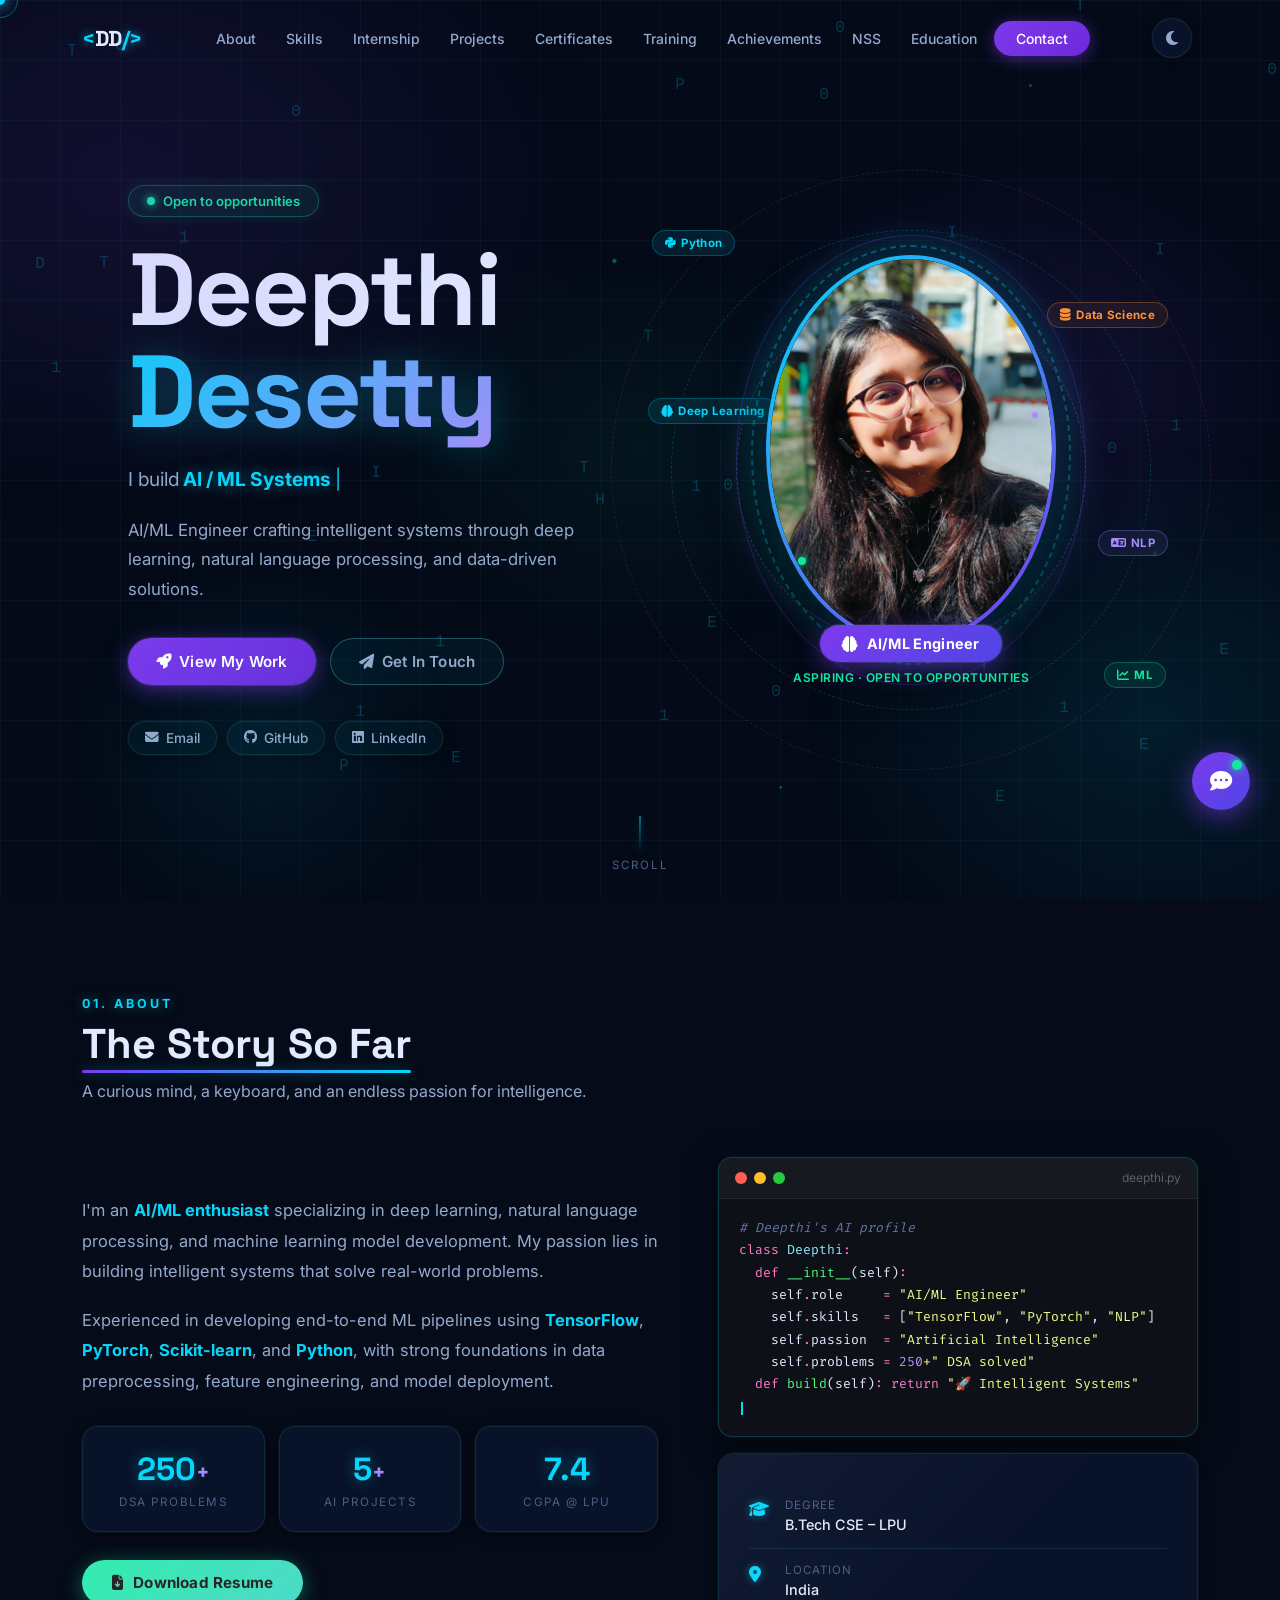
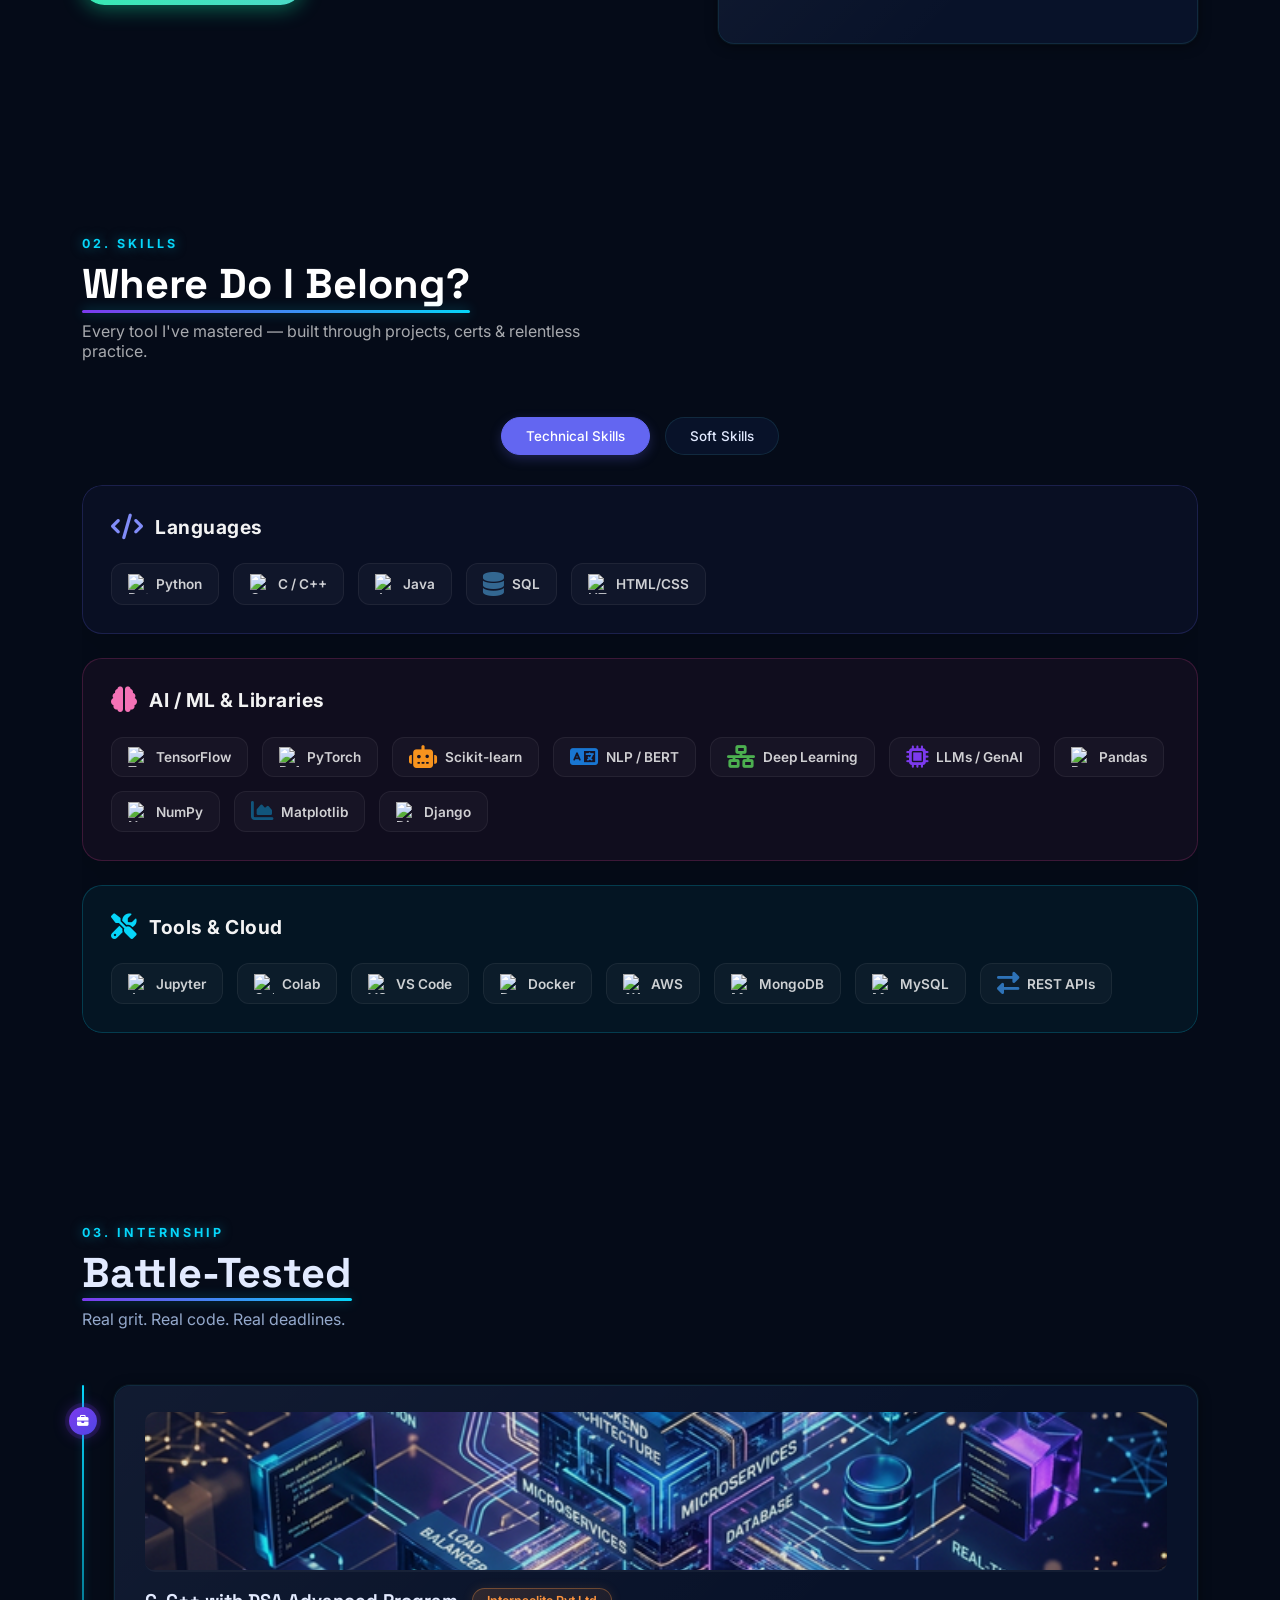
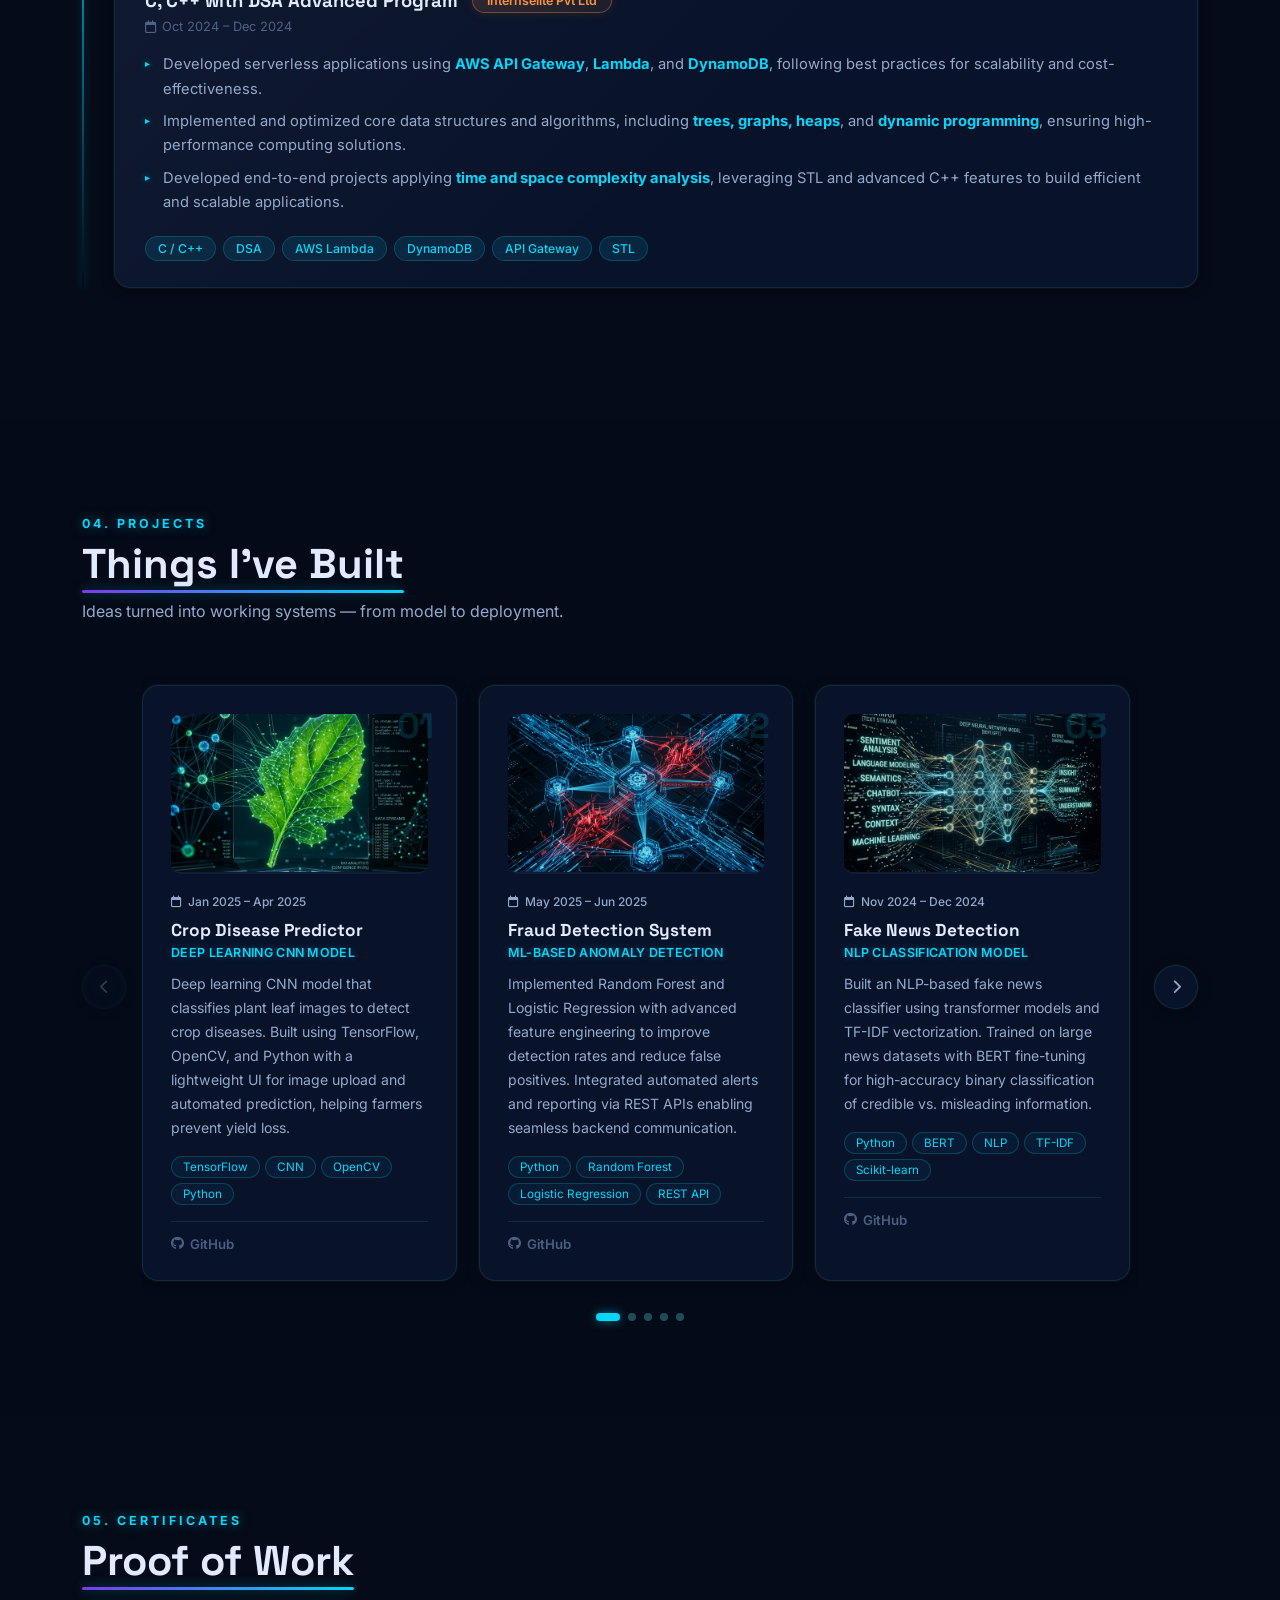
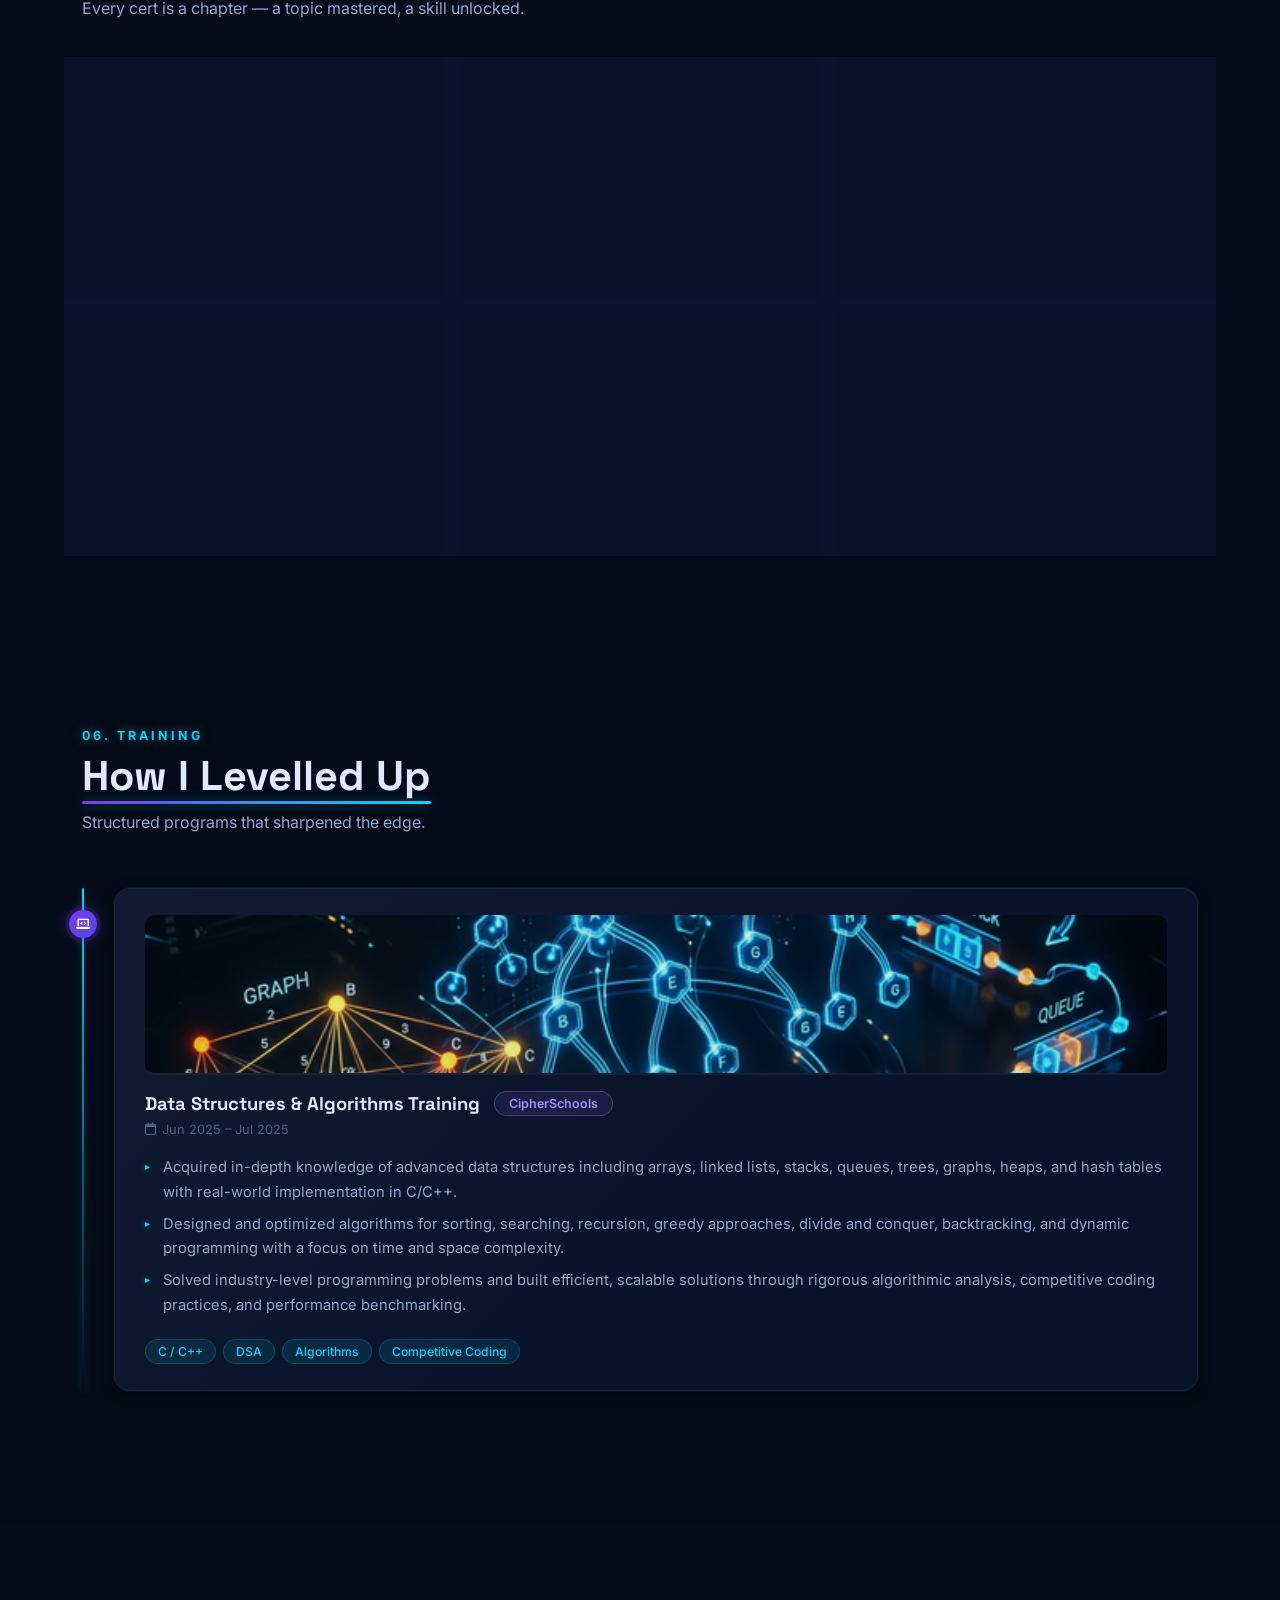
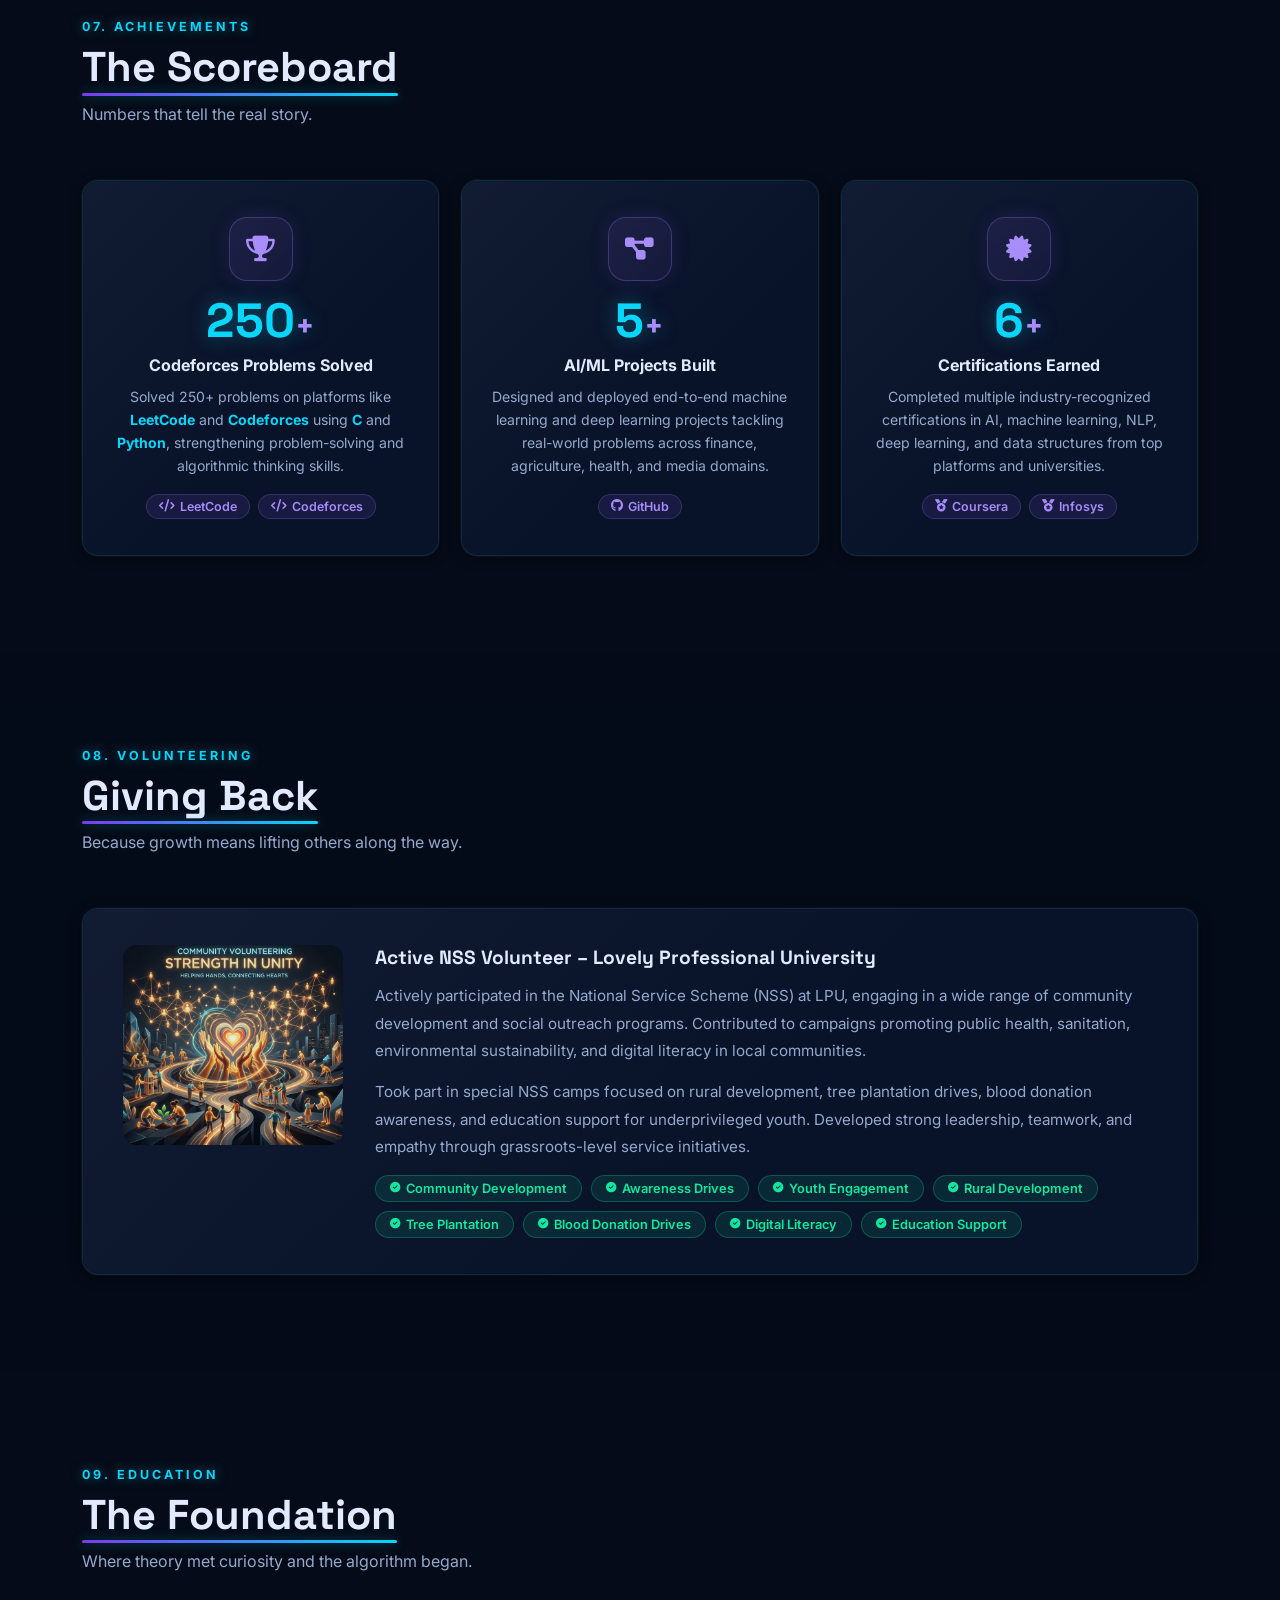
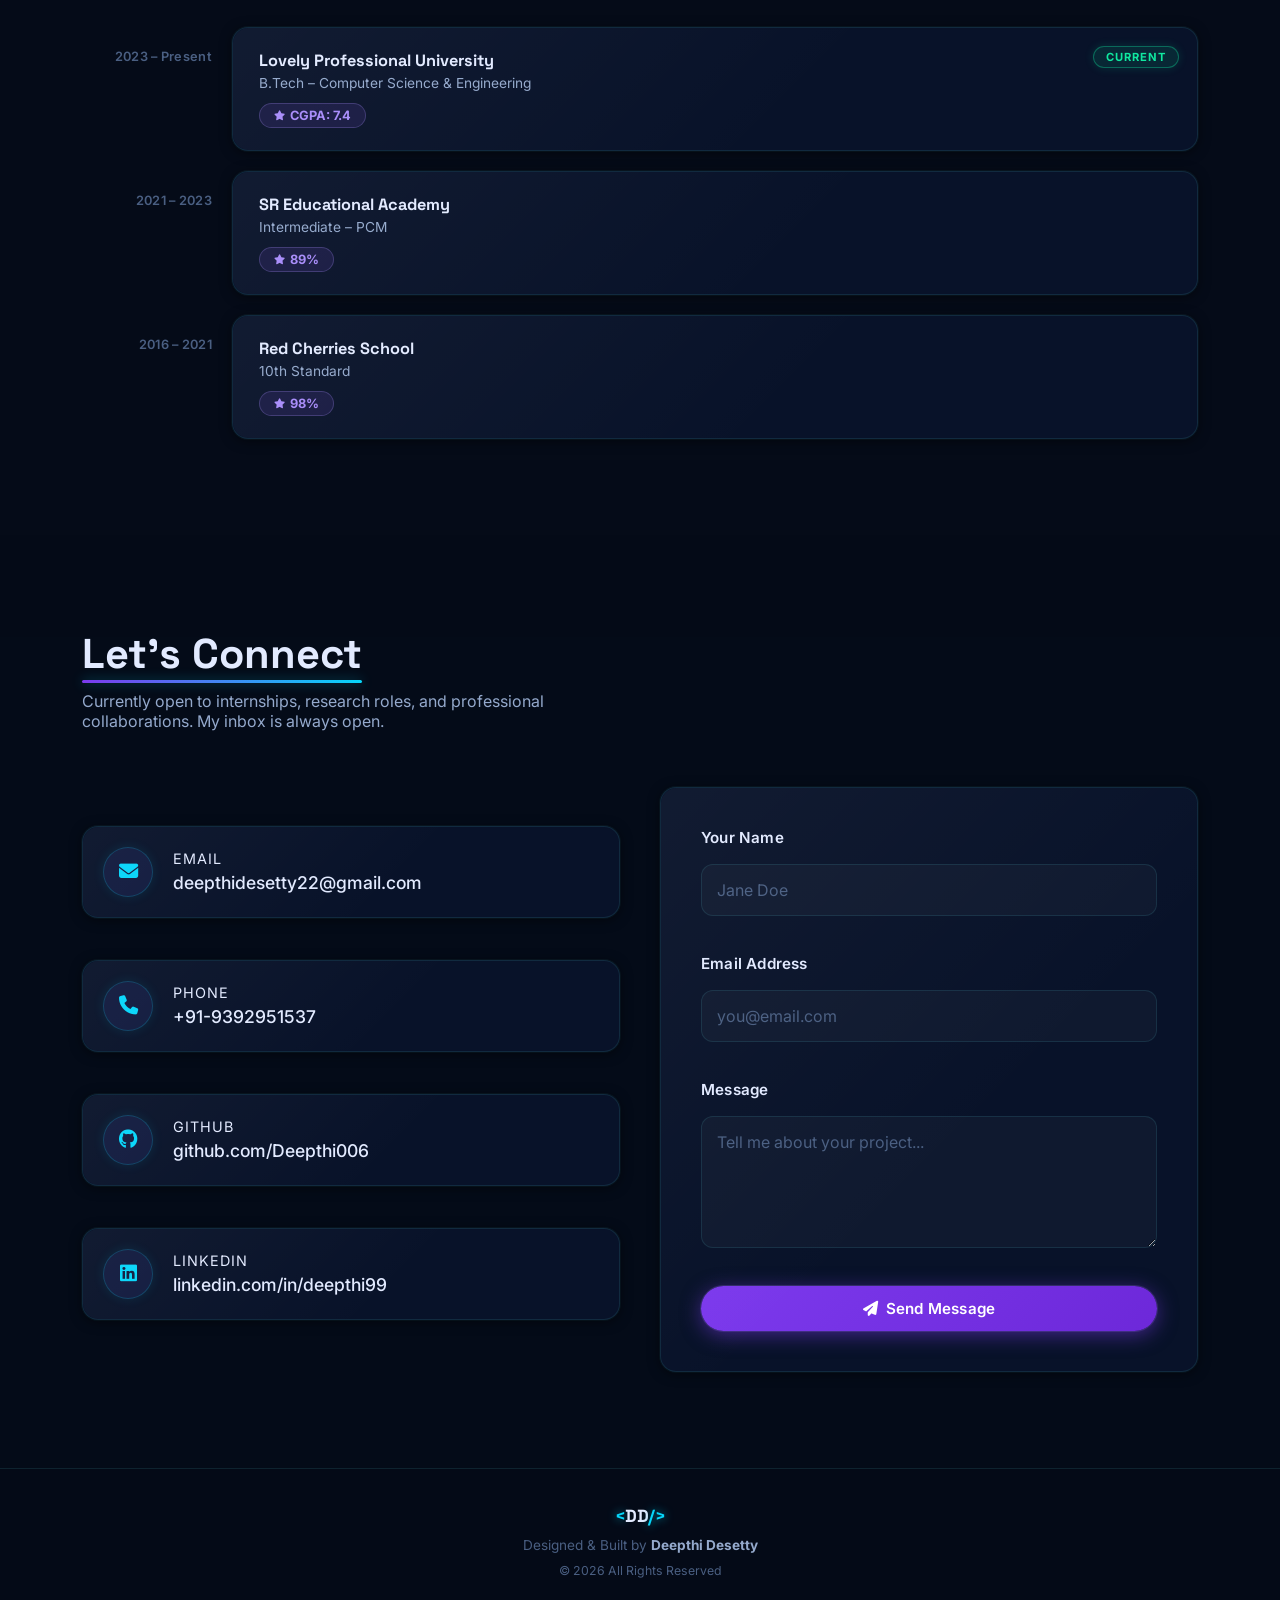
==== portfolio/index.html @ ec0b5c63 "Add files via upload" ====
<!DOCTYPE html>
<html lang="en" data-theme="dark">
<head>
  <meta charset="UTF-8">
  <meta name="viewport" content="width=device-width, initial-scale=1.0">
  <title>Deepthi Desetty | AI/ML Engineer</title>
  <meta name="description" content="AI/ML Engineer specializing in Deep Learning, NLP, and Data Science. Portfolio of Deepthi Desetty.">
  <link rel="stylesheet" href="/static/style.css?v=18">
  <link href="https://fonts.googleapis.com/css2?family=Inter:wght@300;400;500;600;700;800&family=Space+Grotesk:wght@400;500;600;700&family=Fira+Code:wght@400;500&display=swap" rel="stylesheet">
  <link href="https://cdnjs.cloudflare.com/ajax/libs/font-awesome/6.5.0/css/all.min.css" rel="stylesheet">
  <!-- Three.js for 3D hero -->
  <script src="https://cdnjs.cloudflare.com/ajax/libs/three.js/r134/three.min.js"></script>
  <!-- Particles.js for background -->
  <script src="https://cdn.jsdelivr.net/npm/particles.js@2.0.0/particles.min.js"></script>
</head>
<body>

  <!-- Custom cursor -->
  <div class="cursor" id="cursor"></div>
  <div class="cursor-follower" id="cursorFollower"></div>
  
  <!-- Falling Matrix Text Background -->
  <canvas id="matrix-bg" style="position:fixed;inset:0;z-index:0;pointer-events:none;opacity:0.22;"></canvas>

  <!-- ===== NAVBAR ===== -->
  <header id="navbar">
    <nav>
      <a href="#" class="logo">
        <span class="logo-bracket">&lt;</span>DD<span class="logo-bracket">/&gt;</span>
      </a>
      <ul class="nav-links">
        <li><a href="#about"        class="nav-link">About</a></li>
        <li><a href="#skills"       class="nav-link">Skills</a></li>
        <li><a href="#internship"   class="nav-link">Internship</a></li>
        <li><a href="#projects"     class="nav-link">Projects</a></li>
        <li><a href="#certificates" class="nav-link">Certificates</a></li>
        <li><a href="#training"     class="nav-link">Training</a></li>
        <li><a href="#achievements" class="nav-link">Achievements</a></li>
        <li><a href="#nss"          class="nav-link">NSS</a></li>
        <li><a href="#education"    class="nav-link">Education</a></li>
        <li><a href="#contact"      class="nav-link nav-cta">Contact</a></li>
      </ul>
      <button class="theme-toggle" id="themeToggle" aria-label="Toggle theme" title="Toggle light/dark mode">
        <i class="fas fa-moon" id="themeIcon"></i>
      </button>
      <button class="hamburger" id="hamburger" aria-label="Toggle menu">
        <span></span><span></span><span></span>
      </button>
    </nav>
  </header>

  <!-- Mobile nav -->
  <div class="mobile-nav" id="mobileNav">
    <ul>
      <li><a href="#about"        class="mobile-link">About</a></li>
      <li><a href="#skills"       class="mobile-link">Skills</a></li>
      <li><a href="#internship"   class="mobile-link">Internship</a></li>
      <li><a href="#projects"     class="mobile-link">Projects</a></li>
      <li><a href="#certificates" class="mobile-link">Certificates</a></li>
      <li><a href="#training"     class="mobile-link">Training</a></li>
      <li><a href="#achievements" class="mobile-link">Achievements</a></li>
      <li><a href="#nss"          class="mobile-link">NSS</a></li>
      <li><a href="#education"    class="mobile-link">Education</a></li>
      <li><a href="#contact"      class="mobile-link">Contact</a></li>
    </ul>
  </div>

  <!-- ===== HERO ===== -->
  <section class="hero" id="home">
    <div class="hero-content">
      <div class="hero-badge reveal-up">
        <span class="badge-dot"></span>
        Open to opportunities
      </div>
      <h1 class="hero-name reveal-up">
        Deepthi<br><span class="name-highlight">Desetty</span>
      </h1>
      <div class="hero-roles reveal-up">
        <span class="role-static">I build </span>
        <span class="role-typed" id="typedText"></span>
        <span class="cursor-blink">|</span>
      </div>
      <p class="hero-desc reveal-up">
        AI/ML Engineer crafting intelligent systems through deep learning,
        natural language processing, and data-driven solutions.
      </p>
      <div class="hero-actions reveal-up">
        <a href="#projects" class="btn btn-primary">
          <i class="fas fa-rocket"></i> View My Work
        </a>
        <a href="#contact" class="btn btn-outline">
          <i class="fas fa-paper-plane"></i> Get In Touch
        </a>
      </div>
      <div class="hero-socials reveal-up">
        <a href="mailto:deepthidesetty22@gmail.com" class="social-pill">
          <i class="fas fa-envelope"></i> Email
        </a>
        <a href="https://github.com/Deepthi006" target="_blank" class="social-pill">
          <i class="fab fa-github"></i> GitHub
        </a>
        <a href="https://linkedin.com/in/deepthi99" target="_blank" class="social-pill">
          <i class="fab fa-linkedin"></i> LinkedIn
        </a>
      </div>
    </div>
    <div class="hero-visual profile-hero-wrap">
      <!-- THREE.JS 3D CANVAS -->
      <canvas id="hero-3d-canvas" style="position:absolute;inset:0;width:100%;height:100%;pointer-events:none;z-index:0;"></canvas>

      <div class="orbit-ring ring-1"></div>
      <div class="orbit-ring ring-2"></div>
      <div class="orbit-ring ring-3"></div>
      
      <div class="hero-oval-container">
        <div class="oval-glow-ring ring-a"></div>
        <div class="oval-glow-ring ring-b"></div>
        <div class="profile-oval">
          <img src="/static/profile.jpeg" alt="Deepthi Desetty" class="profile-img" id="profileImg"
               onerror="this.style.display='none';document.getElementById('profileFallback').style.display='flex'">
          <div class="profile-fallback" id="profileFallback">
            <i class="fas fa-user-astronaut"></i>
          </div>
          <span class="oval-particle p1"></span>
          <span class="oval-particle p2"></span>
          <span class="oval-particle p3"></span>
          <span class="oval-particle p4"></span>
        </div>
        <div class="profile-badge">
          <div class="badge-inner"><i class="fas fa-brain"></i><span>AI/ML Engineer</span></div>
          <div class="badge-sub">Aspiring · Open to Opportunities</div>
        </div>
      </div>
      <div class="float-tag ft-1"><i class="fab fa-python"></i> Python</div>
      <div class="float-tag ft-2"><i class="fas fa-brain"></i> Deep Learning</div>
      <div class="float-tag ft-3"><i class="fas fa-language"></i> NLP</div>
      <div class="float-tag ft-4"><i class="fas fa-chart-line"></i> ML</div>
      <div class="float-tag ft-5"><i class="fas fa-database"></i> Data Science</div>
    </div>
    <div class="scroll-indicator">
      <div class="scroll-line"></div>
      <span>Scroll</span>
    </div>
  </section>

  <!-- ===== ABOUT ===== -->
  <section id="about" class="section">
    <div class="container">
      <div class="section-header reveal-up">
        <span class="section-label">01. About</span>
        <h2 class="section-title">The Story So Far</h2>
        <p class="section-sub">A curious mind, a keyboard, and an endless passion for intelligence.</p>
      </div>
      <div class="about-grid-3">
        <div class="about-text reveal-left">
          <p>
            I'm an <strong>AI/ML enthusiast</strong> specializing in deep learning, natural language
            processing, and machine learning model development. My passion lies in building
            intelligent systems that solve real-world problems.
          </p>
          <p>
            Experienced in developing end-to-end ML pipelines using <strong>TensorFlow</strong>,
            <strong>PyTorch</strong>, <strong>Scikit-learn</strong>, and <strong>Python</strong>,
            with strong foundations in data preprocessing, feature engineering, and model deployment.
          </p>
          <div class="about-stats">
            <div class="stat-box">
              <span class="stat-num">250</span><span class="stat-plus">+</span>
              <span class="stat-label">DSA Problems</span>
            </div>
            <div class="stat-box">
              <span class="stat-num">5</span><span class="stat-plus">+</span>
              <span class="stat-label">AI Projects</span>
            </div>
            <div class="stat-box">
              <span class="stat-num">7.4</span>
              <span class="stat-label">CGPA @ LPU</span>
            </div>
          </div>
          <!-- Download Resume -->
          <div class="resume-download-wrap">
            <a href="/static/resume.pdf" download="Deepthi_Desetty_CV.pdf" target="_blank" class="btn btn-resume" id="resumeBtn">
              <i class="fas fa-file-arrow-down"></i> Download Resume
              <span class="resume-pulse"></span>
            </a>
          </div>
        </div>

        <!-- Center: Code Terminal -->
        <div class="about-terminal reveal-up">
          <div class="code-terminal">
            <div class="terminal-bar">
              <span class="tb-dot tb-red"></span>
              <span class="tb-dot tb-yellow"></span>
              <span class="tb-dot tb-green"></span>
              <span class="tb-title">deepthi.py</span>
            </div>
            <div class="terminal-body" id="codeTerminal"></div>
          </div>
          <div class="info-card surface-card" style="margin-top:16px;">
            <div class="info-row"><i class="fas fa-graduation-cap"></i>
              <div><span class="info-label">Degree</span><span class="info-value">B.Tech CSE – LPU</span></div>
            </div>
            <div class="info-row"><i class="fas fa-map-marker-alt"></i>
              <div><span class="info-label">Location</span><span class="info-value">India</span></div>
            </div>
          </div>
        </div>


      </div>
    </div>
  </section>

  <!-- ===== SKILLS ===== -->
  <section id="skills" class="section skills-section" style="background: transparent;">
    <div class="container" style="position:relative;z-index:2;">
      <div class="section-header reveal-up">
        <span class="section-label">02. Skills</span>
        <h2 class="section-title" style="color:#fff;">Where Do I Belong?</h2>
        <p class="section-sub" style="color:rgba(255,255,255,0.65);">Every tool I've mastered — built through projects, certs &amp; relentless practice.</p>
      </div>
      <!-- SKILL TABS -->
      <div class="skill-tabs reveal-right" style="display:flex; gap:15px; justify-content:center; margin-bottom:30px;">
        <button class="skill-tab-btn active" data-tab="technical">Technical Skills</button>
        <button class="skill-tab-btn" data-tab="soft">Soft Skills</button>
      </div>

      <!-- TECHNICAL SKILLS PANEL -->
      <div class="skill-tab-panel active reveal-left" id="tab-technical">
        <div class="skills-bento">
          
          <!-- Category: Languages -->
          <div class="bento-card bento-wide" style="--bg:rgba(99,102,241,0.05); --border:rgba(99,102,241,0.2)">
            <div class="bento-header">
              <i class="fas fa-code" style="color:#818cf8"></i> <h3>Languages</h3>
            </div>
            <div class="bento-items">
              <div class="b-item"><img src="https://cdn.jsdelivr.net/gh/devicons/devicon/icons/python/python-original.svg" alt="Python"><span>Python</span></div>
              <div class="b-item"><img src="https://cdn.jsdelivr.net/gh/devicons/devicon/icons/cplusplus/cplusplus-original.svg" alt="C++"><span>C / C++</span></div>
              <div class="b-item"><img src="https://cdn.jsdelivr.net/gh/devicons/devicon/icons/java/java-original.svg" alt="Java"><span>Java</span></div>
              <div class="b-item"><i class="fas fa-database" style="color:#336791; font-size:1.5rem"></i><span>SQL</span></div>
              <div class="b-item"><img src="https://cdn.jsdelivr.net/gh/devicons/devicon/icons/html5/html5-original.svg" alt="HTML/CSS"><span>HTML/CSS</span></div>
            </div>
          </div>

          <!-- Category: AI/ML & Libraries — WIDE -->
          <div class="bento-card bento-wide" style="--bg:rgba(236,72,153,0.05); --border:rgba(236,72,153,0.2)">
            <div class="bento-header">
              <i class="fas fa-brain" style="color:#f472b6"></i> <h3>AI / ML &amp; Libraries</h3>
            </div>
            <div class="bento-items">
              <div class="b-item"><img src="https://cdn.jsdelivr.net/gh/devicons/devicon/icons/tensorflow/tensorflow-original.svg" alt="TensorFlow"><span>TensorFlow</span></div>
              <div class="b-item"><img src="https://cdn.jsdelivr.net/gh/devicons/devicon/icons/pytorch/pytorch-original.svg" alt="PyTorch"><span>PyTorch</span></div>
              <div class="b-item"><i class="fas fa-robot" style="color:#f7931e;font-size:1.4rem"></i><span>Scikit-learn</span></div>
              <div class="b-item"><i class="fas fa-language" style="color:#1976d2;font-size:1.4rem"></i><span>NLP / BERT</span></div>
              <div class="b-item"><i class="fas fa-network-wired" style="color:#4caf50;font-size:1.4rem"></i><span>Deep Learning</span></div>
              <div class="b-item"><i class="fas fa-microchip" style="color:#7c3aed;font-size:1.4rem"></i><span>LLMs / GenAI</span></div>
              <div class="b-item"><img src="https://cdn.jsdelivr.net/gh/devicons/devicon/icons/pandas/pandas-original.svg" alt="Pandas"><span>Pandas</span></div>
              <div class="b-item"><img src="https://cdn.jsdelivr.net/gh/devicons/devicon/icons/numpy/numpy-original.svg" alt="NumPy"><span>NumPy</span></div>
              <div class="b-item"><i class="fas fa-chart-area" style="color:#11557c;font-size:1.4rem"></i><span>Matplotlib</span></div>
              <div class="b-item"><img src="https://cdn.jsdelivr.net/gh/devicons/devicon/icons/django/django-plain.svg" alt="Django"><span>Django</span></div>
            </div>
          </div>

          <!-- Category: Tools & Cloud — WIDE -->
          <div class="bento-card bento-wide" style="--bg:rgba(6,214,250,0.05); --border:rgba(6,214,250,0.2)">
            <div class="bento-header">
              <i class="fas fa-tools" style="color:#06d6fa"></i> <h3>Tools &amp; Cloud</h3>
            </div>
            <div class="bento-items">
              <div class="b-item"><img src="https://cdn.jsdelivr.net/gh/devicons/devicon/icons/jupyter/jupyter-original.svg" alt="Jupyter"><span>Jupyter</span></div>
              <div class="b-item"><img src="https://upload.wikimedia.org/wikipedia/commons/d/d0/Google_Colaboratory_SVG_Logo.svg" alt="Colab"><span>Colab</span></div>
              <div class="b-item"><img src="https://cdn.jsdelivr.net/gh/devicons/devicon/icons/vscode/vscode-original.svg" alt="VS Code"><span>VS Code</span></div>
              <div class="b-item"><img src="https://cdn.jsdelivr.net/gh/devicons/devicon/icons/docker/docker-original.svg" alt="Docker"><span>Docker</span></div>
              <div class="b-item"><img src="https://cdn.jsdelivr.net/gh/devicons/devicon/icons/amazonwebservices/amazonwebservices-original-wordmark.svg" alt="AWS"><span>AWS</span></div>
              <div class="b-item"><img src="https://cdn.jsdelivr.net/gh/devicons/devicon/icons/mongodb/mongodb-original.svg" alt="MongoDB"><span>MongoDB</span></div>
              <div class="b-item"><img src="https://cdn.jsdelivr.net/gh/devicons/devicon/icons/mysql/mysql-original.svg" alt="MySQL"><span>MySQL</span></div>
              <div class="b-item"><i class="fas fa-exchange-alt" style="color:#2e73b8;font-size:1.4rem"></i><span>REST APIs</span></div>
            </div>
          </div>

        </div>
      </div>

      <!-- SOFT SKILLS PANEL -->
      <div class="skill-tab-panel reveal-right" id="tab-soft">
        <div class="skills-bento soft-skills" style="max-width:800px; margin:0 auto; display:block;">
          <!-- Category: Soft Skills (Moved to its own tab) -->
          <div class="bento-card bento-wide" style="--bg:rgba(244,114,182,0.05); --border:rgba(244,114,182,0.2)">
            <div class="bento-header">
              <i class="fas fa-lightbulb" style="color:#f472b6"></i> <h3>Soft Skills</h3>
            </div>
            <div class="bento-items">
              <div class="b-item"><i class="fas fa-comments" style="color:#f472b6;font-size:1.3rem"></i><span>Communication</span></div>
              <div class="b-item"><i class="fas fa-users" style="color:#a78bfa;font-size:1.3rem"></i><span>Teamwork</span></div>
              <div class="b-item"><i class="fas fa-puzzle-piece" style="color:#34d399;font-size:1.3rem"></i><span>Problem Solving</span></div>
              <div class="b-item"><i class="fas fa-clock" style="color:#fbbf24;font-size:1.3rem"></i><span>Time Management</span></div>
              <div class="b-item"><i class="fas fa-sync-alt" style="color:#06d6fa;font-size:1.3rem"></i><span>Adaptability</span></div>
              <div class="b-item"><i class="fas fa-user-tie" style="color:#fb923c;font-size:1.3rem"></i><span>Leadership</span></div>
            </div>
          </div>
        </div>
      </div>
    </div>
  </section>

  <!-- ===== INTERNSHIP ===== -->
  <section id="internship" class="section">
    <div class="container">
      <div class="section-header reveal-up">
        <span class="section-label">03. Internship</span>
        <h2 class="section-title">Battle-Tested</h2>
        <p class="section-sub">Real grit. Real code. Real deadlines.</p>
      </div>
      <div class="timeline">
        <div class="timeline-item reveal-left" style="--delay:0s">
          <div class="timeline-marker"><i class="fas fa-briefcase"></i></div>
          <div class="timeline-card surface-card levitate" style="animation-delay:0.1s; animation-duration:14s;">
            <img src="/static/images/internship3.png" alt="SWE Internship" class="card-img">
            <div class="timeline-header">
              <h3>C, C++ with DSA Advanced Program</h3>
              <span class="company-badge intern-badge">Internselite Pvt Ltd</span>
            </div>
            <span class="timeline-date"><i class="far fa-calendar"></i> Oct 2024 – Dec 2024</span>
            <ul class="timeline-list">
              <li>Developed serverless applications using <strong>AWS API Gateway</strong>, <strong>Lambda</strong>, and <strong>DynamoDB</strong>, following best practices for scalability and cost-effectiveness.</li>
              <li>Implemented and optimized core data structures and algorithms, including <strong>trees, graphs, heaps</strong>, and <strong>dynamic programming</strong>, ensuring high-performance computing solutions.</li>
              <li>Developed end-to-end projects applying <strong>time and space complexity analysis</strong>, leveraging STL and advanced C++ features to build efficient and scalable applications.</li>
            </ul>
            <div class="exp-tags">
              <span>C / C++</span>
              <span>DSA</span>
              <span>AWS Lambda</span>
              <span>DynamoDB</span>
              <span>API Gateway</span>
              <span>STL</span>
            </div>
          </div>
        </div>
      </div>
    </div>
  </section>

  <!-- ===== PROJECTS ===== -->
  <section id="projects" class="section section-alt">
    <div class="container">
      <div class="section-header reveal-up">
        <span class="section-label">04. Projects</span>
        <h2 class="section-title">Things I've Built</h2>
        <p class="section-sub">Ideas turned into working systems — from model to deployment.</p>
      </div>

      <!-- PROJECT CAROUSEL -->
      <div class="project-carousel-wrap reveal-up">
        <button class="carousel-btn carousel-prev" id="projPrev" aria-label="Previous project">
          <i class="fas fa-chevron-left"></i>
        </button>
        <div class="project-carousel" id="projectCarousel">

          <!-- Project 1 -->
          <div class="project-slide">
            <div class="project-card surface-card">
              <img src="/static/images/crop_cnn.png" alt="Crop Disease Predictor" class="card-img">
              <div class="project-number">01</div>
              <div class="proj-date"><i class="far fa-calendar"></i> Jan 2025 – Apr 2025</div>
              <h3>Crop Disease Predictor</h3>
              <p class="project-sub">Deep Learning CNN Model</p>
              <p class="project-desc">Deep learning CNN model that classifies plant leaf images to detect crop diseases. Built using TensorFlow, OpenCV, and Python with a lightweight UI for image upload and automated prediction, helping farmers prevent yield loss.</p>
              <div class="project-stack">
                <span>TensorFlow</span><span>CNN</span><span>OpenCV</span><span>Python</span>
              </div>
              <div class="project-links">
                <a href="https://github.com/Deepthi006" target="_blank" class="proj-link">
                  <i class="fab fa-github"></i> GitHub
                </a>
              </div>
            </div>
          </div>

          <!-- Project 2 -->
          <div class="project-slide">
            <div class="project-card surface-card">
              <img src="/static/images/fraud_ai.png" alt="Fraud Detection System" class="card-img">
              <div class="project-number">02</div>
              <div class="proj-date"><i class="far fa-calendar"></i> May 2025 – Jun 2025</div>
              <h3>Fraud Detection System</h3>
              <p class="project-sub">ML-Based Anomaly Detection</p>
              <p class="project-desc">Implemented Random Forest and Logistic Regression with advanced feature engineering to improve detection rates and reduce false positives. Integrated automated alerts and reporting via REST APIs enabling seamless backend communication.</p>
              <div class="project-stack">
                <span>Python</span><span>Random Forest</span><span>Logistic Regression</span><span>REST API</span>
              </div>
              <div class="project-links">
                <a href="https://github.com/Deepthi006" target="_blank" class="proj-link">
                  <i class="fab fa-github"></i> GitHub
                </a>
              </div>
            </div>
          </div>

          <!-- Project 3 -->
          <div class="project-slide">
            <div class="project-card surface-card">
              <img src="/static/images/fake_news.png" alt="Fake News Detection" class="card-img">
              <div class="project-number">03</div>
              <div class="proj-date"><i class="far fa-calendar"></i> Nov 2024 – Dec 2024</div>
              <h3>Fake News Detection</h3>
              <p class="project-sub">NLP Classification Model</p>
              <p class="project-desc">Built an NLP-based fake news classifier using transformer models and TF-IDF vectorization. Trained on large news datasets with BERT fine-tuning for high-accuracy binary classification of credible vs. misleading information.</p>
              <div class="project-stack">
                <span>Python</span><span>BERT</span><span>NLP</span><span>TF-IDF</span><span>Scikit-learn</span>
              </div>
              <div class="project-links">
                <a href="https://github.com/Deepthi006" target="_blank" class="proj-link">
                  <i class="fab fa-github"></i> GitHub
                </a>
              </div>
            </div>
          </div>

          <!-- Project 4 -->
          <div class="project-slide">
            <div class="project-card surface-card">
              <img src="/static/images/stock_app.png" alt="Stock Prediction App" class="card-img">
              <div class="project-number">04</div>
              <div class="proj-date"><i class="far fa-calendar"></i> Aug 2024 – Oct 2024</div>
              <h3>Stock Prediction App</h3>
              <p class="project-sub">Time-Series Forecasting</p>
              <p class="project-desc">Built a stock market prediction application combining LSTM neural networks with ARIMA statistical models for multi-horizon forecasting. Deployed with a React.js frontend and Django REST API backend for real-time predictions.</p>
              <div class="project-stack">
                <span>LSTM</span><span>ARIMA</span><span>React.js</span><span>Django</span><span>Python</span>
              </div>
              <div class="project-links">
                <a href="https://github.com/Deepthi006" target="_blank" class="proj-link">
                  <i class="fab fa-github"></i> GitHub
                </a>
              </div>
            </div>
          </div>

          <!-- Project 5 -->
          <div class="project-slide">
            <div class="project-card surface-card">
              <img src="/static/images/peaceful_mind.png" alt="Peaceful Mind App" class="card-img">
              <div class="project-number">05</div>
              <div class="proj-date"><i class="far fa-calendar"></i> Jun 2024 – Jul 2024</div>
              <h3>Peaceful Mind App</h3>
              <p class="project-sub">Mental Health AI Companion</p>
              <p class="project-desc">Designed a sentiment-aware mental health companion that analyzes user journal entries using NLP to detect emotional trends, then suggests personalized guided meditation and mindfulness exercises through a conversational interface.</p>
              <div class="project-stack">
                <span>NLP</span><span>Sentiment Analysis</span><span>Python</span><span>Flask</span>
              </div>
              <div class="project-links">
                <a href="https://github.com/Deepthi006" target="_blank" class="proj-link">
                  <i class="fab fa-github"></i> GitHub
                </a>
              </div>
            </div>
          </div>

        </div><!-- /project-carousel -->
        <button class="carousel-btn carousel-next" id="projNext" aria-label="Next project">
          <i class="fas fa-chevron-right"></i>
        </button>
      </div><!-- /project-carousel-wrap -->

      <!-- Dots -->
      <div class="carousel-dots" id="projDots"></div>

    </div>
  </section>

  <!-- ===== CERTIFICATES ===== -->
  <section id="certificates" class="section">
    <div class="container">
      <div class="section-header reveal-up">
        <span class="section-label">05. Certificates</span>
        <h2 class="section-title">Proof of Work</h2>
        <p class="section-sub">Every cert is a chapter — a topic mastered, a skill unlocked.</p>
      </div>
      <div class="cert-flip-grid">

        <!-- Cert 1 -->
        <div class="cert-flip reveal-left" style="--delay:0s">
          <div class="cert-flip-inner">
            <div class="cert-flip-front surface-card">
              <div class="cert-icon ci-purple"><i class="fas fa-code-branch"></i></div>
              <h3>Data Structures &amp; Algorithms</h3>
              <p class="cert-issuer"><i class="fas fa-building"></i> CipherSchools</p>
              <span class="cert-date">Jul 2025</span>
            </div>
            <div class="cert-flip-back">
              <i class="fas fa-code-branch cert-back-icon ci-purple-text"></i>
              <h4>What I Learned</h4>
              <p>Advanced DSA: trees, graphs, heaps, dynamic programming, and competitive coding in C/C++.</p>
              <span class="cert-back-badge">CipherSchools</span>
            </div>
          </div>
        </div>

        <!-- Cert 2 -->
        <div class="cert-flip reveal-up" style="--delay:0.1s">
          <div class="cert-flip-inner">
            <div class="cert-flip-front surface-card">
              <div class="cert-icon ci-blue"><i class="fas fa-robot"></i></div>
              <h3>Master Generative AI &amp; Tools</h3>
              <p class="cert-issuer"><i class="fas fa-building"></i> Infosys Springboard</p>
              <span class="cert-date">Aug 2025</span>
            </div>
            <div class="cert-flip-back">
              <i class="fas fa-robot cert-back-icon ci-blue-text"></i>
              <h4>What I Learned</h4>
              <p>LLMs, prompt engineering, GenAI tools, Hugging Face, and real-world AI application development.</p>
              <span class="cert-back-badge">Infosys Springboard</span>
            </div>
          </div>
        </div>

        <!-- Cert 3 -->
        <div class="cert-flip reveal-right" style="--delay:0.2s">
          <div class="cert-flip-inner">
            <div class="cert-flip-front surface-card">
              <div class="cert-icon ci-green"><i class="fas fa-chart-line"></i></div>
              <h3>Machine Learning Specialization</h3>
              <p class="cert-issuer"><i class="fas fa-building"></i> Coursera · Stanford</p>
              <span class="cert-date">2025</span>
            </div>
            <div class="cert-flip-back">
              <i class="fas fa-chart-line cert-back-icon ci-green-text"></i>
              <h4>What I Learned</h4>
              <p>Supervised &amp; unsupervised learning, neural networks, boosting, SVMs, and production ML systems by Andrew Ng.</p>
              <span class="cert-back-badge">Coursera / Stanford</span>
            </div>
          </div>
        </div>

        <!-- Cert 4 -->
        <div class="cert-flip reveal-left" style="--delay:0.1s">
          <div class="cert-flip-inner">
            <div class="cert-flip-front surface-card">
              <div class="cert-icon ci-orange"><i class="fas fa-brain"></i></div>
              <h3>Deep Learning Specialization</h3>
              <p class="cert-issuer"><i class="fas fa-building"></i> Coursera</p>
              <span class="cert-date">2025</span>
            </div>
            <div class="cert-flip-back">
              <i class="fas fa-brain cert-back-icon ci-orange-text"></i>
              <h4>What I Learned</h4>
              <p>CNNs, RNNs, transformers, hyperparameter tuning, batch norm, and deep learning optimization techniques.</p>
              <span class="cert-back-badge">Coursera</span>
            </div>
          </div>
        </div>

        <!-- Cert 5 -->
        <div class="cert-flip reveal-up" style="--delay:0.2s">
          <div class="cert-flip-inner">
            <div class="cert-flip-front surface-card">
              <div class="cert-icon ci-pink"><i class="fas fa-language"></i></div>
              <h3>Natural Language Processing</h3>
              <p class="cert-issuer"><i class="fas fa-building"></i> Coursera / NLTK</p>
              <span class="cert-date">2025</span>
            </div>
            <div class="cert-flip-back">
              <i class="fas fa-language cert-back-icon ci-pink-text"></i>
              <h4>What I Learned</h4>
              <p>Tokenization, POS tagging, named entity recognition, BERT fine-tuning, and transformer-based NLP pipelines.</p>
              <span class="cert-back-badge">Coursera / NLTK</span>
            </div>
          </div>
        </div>

        <!-- Cert 6 -->
        <div class="cert-flip reveal-right" style="--delay:0.3s">
          <div class="cert-flip-inner">
            <div class="cert-flip-front surface-card">
              <div class="cert-icon ci-teal"><i class="fas fa-database"></i></div>
              <h3>Python for Data Science &amp; AI</h3>
              <p class="cert-issuer"><i class="fas fa-building"></i> Infosys</p>
              <span class="cert-date">2024</span>
            </div>
            <div class="cert-flip-back">
              <i class="fas fa-database cert-back-icon ci-teal-text"></i>
              <h4>What I Learned</h4>
              <p>Python fundamentals, Pandas, NumPy, Matplotlib, data wrangling, and exploratory data analysis (EDA).</p>
              <span class="cert-back-badge">Infosys</span>
            </div>
          </div>
        </div>

      </div>
    </div>
  </section>

  <!-- ===== TRAINING ===== -->
  <section id="training" class="section section-alt">
    <div class="container">
      <div class="section-header reveal-up">
        <span class="section-label">06. Training</span>
        <h2 class="section-title">How I Levelled Up</h2>
        <p class="section-sub">Structured programs that sharpened the edge.</p>
      </div>
      <div class="timeline">
        <div class="timeline-item reveal-left" style="--delay:0s">
          <div class="timeline-marker"><i class="fas fa-laptop-code"></i></div>
          <div class="timeline-card surface-card levitate" style="animation-delay:0.5s; animation-duration:15s;">
            <img src="/static/images/dsa_training.png" alt="DSA Training" class="card-img">
            <div class="timeline-header">
              <h3>Data Structures &amp; Algorithms Training</h3>
              <span class="company-badge">CipherSchools</span>
            </div>
            <span class="timeline-date"><i class="far fa-calendar"></i> Jun 2025 – Jul 2025</span>
            <ul class="timeline-list">
              <li>Acquired in-depth knowledge of advanced data structures including arrays, linked lists, stacks, queues, trees, graphs, heaps, and hash tables with real-world implementation in C/C++.</li>
              <li>Designed and optimized algorithms for sorting, searching, recursion, greedy approaches, divide and conquer, backtracking, and dynamic programming with a focus on time and space complexity.</li>
              <li>Solved industry-level programming problems and built efficient, scalable solutions through rigorous algorithmic analysis, competitive coding practices, and performance benchmarking.</li>
            </ul>
            <div class="exp-tags">
              <span>C / C++</span>
              <span>DSA</span>
              <span>Algorithms</span>
              <span>Competitive Coding</span>
            </div>
          </div>
        </div>
      </div>
    </div>
  </section>

  <!-- ===== ACHIEVEMENTS ===== -->
  <section id="achievements" class="section">
    <div class="container">
      <div class="section-header reveal-up">
        <span class="section-label">07. Achievements</span>
        <h2 class="section-title">The Scoreboard</h2>
        <p class="section-sub">Numbers that tell the real story.</p>
      </div>
      <div class="achieve-grid">
        <div class="achieve-card surface-card reveal-left">
          <div class="achieve-icon"><i class="fas fa-trophy"></i></div>
          <div class="achieve-num">250<span>+</span></div>
          <h3>Codeforces Problems Solved</h3>
          <p>Solved 250+ problems on platforms like <strong>LeetCode</strong> and <strong>Codeforces</strong> using <strong>C</strong> and <strong>Python</strong>, strengthening problem-solving and algorithmic thinking skills.</p>
          <div class="achieve-platforms">
            <span><i class="fas fa-code"></i> LeetCode</span>
            <span><i class="fas fa-code"></i> Codeforces</span>
          </div>
        </div>
        <div class="achieve-card surface-card reveal-right" style="--delay:0s">
          <div class="achieve-icon"><i class="fas fa-project-diagram"></i></div>
          <div class="achieve-num">5<span>+</span></div>
          <h3>AI/ML Projects Built</h3>
          <p>Designed and deployed end-to-end machine learning and deep learning projects tackling real-world problems across finance, agriculture, health, and media domains.</p>
          <div class="achieve-platforms">
            <span><i class="fab fa-github"></i> GitHub</span>
          </div>
        </div>
        <div class="achieve-card surface-card reveal-right">
          <div class="achieve-icon"><i class="fas fa-certificate"></i></div>
          <div class="achieve-num">6<span>+</span></div>
          <h3>Certifications Earned</h3>
          <p>Completed multiple industry-recognized certifications in AI, machine learning, NLP, deep learning, and data structures from top platforms and universities.</p>
          <div class="achieve-platforms">
            <span><i class="fas fa-medal"></i> Coursera</span>
            <span><i class="fas fa-medal"></i> Infosys</span>
          </div>
        </div>
      </div>
    </div>
  </section>

  <!-- ===== NSS ===== -->
  <section id="nss" class="section section-alt">
    <div class="container">
      <div class="section-header reveal-up">
        <span class="section-label">08. Volunteering</span>
        <h2 class="section-title">Giving Back</h2>
        <p class="section-sub">Because growth means lifting others along the way.</p>
      </div>
      <div class="nss-card surface-card reveal-right" style="--delay:0s">
        <img src="/static/images/nss_volunteer.png" alt="NSS Volunteering" class="nss-img">
        <div class="nss-content">
          <h3>Active NSS Volunteer – Lovely Professional University</h3>
          <p>
            Actively participated in the National Service Scheme (NSS) at LPU, engaging in a wide range of
            community development and social outreach programs. Contributed to campaigns promoting public health,
            sanitation, environmental sustainability, and digital literacy in local communities.
          </p>
          <p>
            Took part in special NSS camps focused on rural development, tree plantation drives, blood donation
            awareness, and education support for underprivileged youth. Developed strong leadership, teamwork,
            and empathy through grassroots-level service initiatives.
          </p>
          <div class="nss-tags">
            <span><i class="fas fa-check-circle"></i> Community Development</span>
            <span><i class="fas fa-check-circle"></i> Awareness Drives</span>
            <span><i class="fas fa-check-circle"></i> Youth Engagement</span>
            <span><i class="fas fa-check-circle"></i> Rural Development</span>
            <span><i class="fas fa-check-circle"></i> Tree Plantation</span>
            <span><i class="fas fa-check-circle"></i> Blood Donation Drives</span>
            <span><i class="fas fa-check-circle"></i> Digital Literacy</span>
            <span><i class="fas fa-check-circle"></i> Education Support</span>
          </div>
        </div>
      </div>
    </div>
  </section>

  <!-- ===== EDUCATION ===== -->
  <section id="education" class="section">
    <div class="container">
      <div class="section-header reveal-up">
        <span class="section-label">09. Education</span>
        <h2 class="section-title">The Foundation</h2>
        <p class="section-sub">Where theory met curiosity and the algorithm began.</p>
      </div>
      <div class="edu-timeline">

        <div class="edu-item reveal-left" style="--delay:0s">
          <div class="edu-year">2023 – Present</div>
          <div class="edu-card surface-card">
            <div class="edu-badge current">Current</div>
            <h3>Lovely Professional University</h3>
            <p class="edu-degree">B.Tech – Computer Science &amp; Engineering</p>
            <div class="edu-meta">
              <span class="cgpa"><i class="fas fa-star"></i> CGPA: 7.4</span>
            </div>
          </div>
        </div>

        <div class="edu-item reveal-right" style="--delay:0s">
          <div class="edu-year">2021 – 2023</div>
          <div class="edu-card surface-card">
            <h3>SR Educational Academy</h3>
            <p class="edu-degree">Intermediate – PCM</p>
            <div class="edu-meta">
              <span class="cgpa"><i class="fas fa-star"></i> 89%</span>
            </div>
          </div>
        </div>

        <div class="edu-item reveal-left" style="--delay:0s">
          <div class="edu-year">2016 – 2021</div>
          <div class="edu-card surface-card">
            <h3>Red Cherries School</h3>
            <p class="edu-degree">10th Standard</p>
            <div class="edu-meta">
              <span class="cgpa"><i class="fas fa-star"></i> 98%</span>
            </div>
          </div>
        </div>

      </div>
    </div>
  </section>

  <!-- ===== CONTACT ===== -->
  <section id="contact" class="section section-alt">
    <div class="container">
      <div class="section-header reveal-up">
        <h2 class="section-title">Let's Connect</h2>
        <p class="section-sub">Currently open to internships, research roles, and professional collaborations. My inbox is always open.</p>
      </div>
      <div class="contact-grid">
        <div class="contact-info reveal-left">
          <div class="contact-item surface-card" style="padding: 20px; border-radius: 16px; margin-bottom: 20px; width: 100%;">
            <div class="ci-icon"><i class="fas fa-envelope"></i></div>
            <div>
              <span class="ci-label">Email</span>
              <a href="mailto:deepthidesetty22@gmail.com" class="ci-value">deepthidesetty22@gmail.com</a>
            </div>
          </div>
          <div class="contact-item surface-card" style="padding: 20px; border-radius: 16px; margin-bottom: 20px; width: 100%;">
            <div class="ci-icon"><i class="fas fa-phone"></i></div>
            <div>
              <span class="ci-label">Phone</span>
              <span class="ci-value">+91-9392951537</span>
            </div>
          </div>
          <div class="contact-item surface-card" style="padding: 20px; border-radius: 16px; margin-bottom: 20px; width: 100%;">
            <div class="ci-icon"><i class="fab fa-github"></i></div>
            <div>
              <span class="ci-label">GitHub</span>
              <a href="https://github.com/Deepthi006" target="_blank" class="ci-value">github.com/Deepthi006</a>
            </div>
          </div>
          <div class="contact-item surface-card" style="padding: 20px; border-radius: 16px; margin-bottom: 20px; width: 100%;">
            <div class="ci-icon"><i class="fab fa-linkedin"></i></div>
            <div>
              <span class="ci-label">LinkedIn</span>
              <a href="https://linkedin.com/in/deepthi99" target="_blank" class="ci-value">linkedin.com/in/deepthi99</a>
            </div>
          </div>
        </div>

        <form class="contact-form surface-card reveal-right" id="contactForm" novalidate>
          <input type="hidden" name="_subject" value="New Portfolio Message!">
          <div class="form-group">
            <label for="name">Your Name</label>
            <input type="text" id="name" name="name" placeholder="Jane Doe" required autocomplete="name">
          </div>
          <div class="form-group">
            <label for="email">Email Address</label>
            <input type="email" id="email" name="email" placeholder="you@email.com" required autocomplete="email">
          </div>
          <div class="form-group">
            <label for="message">Message</label>
            <textarea id="message" name="message" rows="5" placeholder="Tell me about your project..." required></textarea>
          </div>
          <button type="submit" class="btn btn-primary btn-full" id="submitBtn">
            <i class="fas fa-paper-plane"></i> Send Message
          </button>
          <div class="form-success" id="formSuccess">
            <i class="fas fa-check-circle"></i> <span id="formSuccessText">Message sent successfully!</span>
          </div>
          <div class="form-error" id="formError">
            <i class="fas fa-exclamation-circle"></i> <span id="formErrorText">Something went wrong. Please try again.</span>
          </div>
        </form>
      </div>
    </div>
  </section>

  <!-- ===== FOOTER ===== -->
  <footer>
    <div class="footer-inner">
      <a href="#" class="logo footer-logo">
        <span class="logo-bracket">&lt;</span>DD<span class="logo-bracket">/&gt;</span>
      </a>
      <p>Designed &amp; Built by <strong>Deepthi Desetty</strong></p>
      <p class="footer-copy">© 2026 All Rights Reserved</p>
    </div>
  </footer>

  <!-- Back to top -->
  <button class="back-to-top" id="backToTop" aria-label="Back to top">
    <i class="fas fa-arrow-up"></i>
  </button>

  <!-- ===== CHATBOT WIDGET ===== -->
  <div class="chatbot-fab" id="chatbotFab" title="Ask me anything!">
    <i class="fas fa-comment-dots" id="chatFabIcon"></i>
    <span class="chat-notify-dot"></span>
  </div>

  <div class="chatbot-panel" id="chatbotPanel">
    <div class="chat-header">
      <div class="chat-avatar"><i class="fas fa-robot"></i></div>
      <div class="chat-header-info">
        <span class="chat-name">DD — AI Assistant</span>
        <span class="chat-status"><span class="chat-online-dot"></span> Online</span>
      </div>
      <button class="chat-close" id="chatClose"><i class="fas fa-times"></i></button>
    </div>
    <div class="chat-messages" id="chatMessages">
      <div class="chat-msg bot">
        <div class="msg-bubble">
          👋 Hi! I'm Deepthi's AI assistant. Ask me anything about her skills, projects, internship, education, or how to get in touch!
        </div>
      </div>
      <div class="chat-quick-replies" id="quickReplies">
        <button class="qr-btn" data-q="What are her skills?">💡 Skills</button>
        <button class="qr-btn" data-q="Tell me about her projects">🚀 Projects</button>
        <button class="qr-btn" data-q="What is her education background?">🎓 Education</button>
        <button class="qr-btn" data-q="Tell me about her internship">💼 Internship</button>
        <button class="qr-btn" data-q="How can I contact her?">📬 Contact</button>
      </div>
    </div>
    <div class="chat-typing" id="chatTyping" style="display:none;">
      <span></span><span></span><span></span>
    </div>
    <div class="chat-input-row">
      <input type="text" id="chatInput" placeholder="Ask me anything…" autocomplete="off">
      <button class="chat-send" id="chatSend"><i class="fas fa-paper-plane"></i></button>
    </div>
  </div>

  <script src="/static/script.js?v=18"></script>
</body>
</html>
---- static/style.css ----
/* ============================================
   DEEPTHI DESETTY – DARK AI/ML THEME CSS
   Deep Space · Neural Network · Neon Accents
   ============================================ */

/* ===== CUSTOM PROPERTIES ===== */
:root {
  --bg:           #050b18;
  --bg2:          #080f1f;
  --bg3:          #0a1228;
  --surface:      rgba(10,20,45,0.85);
  --surface2:     rgba(15,28,60,0.7);
  --border:       rgba(99,249,255,0.10);
  --border-glow:  rgba(99,249,255,0.28);
  --border-violet:rgba(139,92,246,0.3);
  --shadow-sm:    0 2px 12px rgba(0,0,0,0.5), 0 0 0 1px rgba(99,249,255,0.06);
  --shadow-md:    0 8px 32px rgba(0,0,0,0.6), 0 0 24px rgba(99,249,255,0.08);
  --shadow-lg:    0 16px 60px rgba(0,0,0,0.7), 0 0 40px rgba(139,92,246,0.15);
  --primary:      #7c3aed;
  --primary2:     #a78bfa;
  --primary-lt:   rgba(139,92,246,0.12);
  --primary-glow: rgba(139,92,246,0.35);
  --accent:       #06d6fa;
  --accent-lt:    rgba(6,214,250,0.1);
  --accent2:      #10e8a0;
  --accent2-lt:   rgba(16,232,160,0.1);
  --pink:         #f472b6;
  --pink-lt:      rgba(244,114,182,0.1);
  --orange:       #fb923c;
  --orange-lt:    rgba(251,146,60,0.1);
  --teal:         #2dd4bf;
  --teal-lt:      rgba(45,212,191,0.1);
  --text:         #e2eaff;
  --text-muted:   #94a9cc;
  --text-dim:     #4a5f82;
  --white:        #ffffff;
  --radius:       16px;
  --radius-sm:    10px;
  --radius-xs:    6px;
  --transition:   0.32s cubic-bezier(0.4,0,0.2,1);
  --font-main:    'Inter', sans-serif;
  --font-display: 'Space Grotesk', sans-serif;
}

/* ===== LIGHT THEME OVERRIDE ===== */
[data-theme="light"] {
  --bg:           #f8faff;
  --bg2:          #eef2ff;
  --bg3:          #e8edff;
  --surface:      rgba(255,255,255,0.95);
  --surface2:     rgba(241,245,251,0.9);
  --border:       rgba(99,102,241,0.12);
  --border-glow:  rgba(99,102,241,0.35);
  --border-violet:rgba(99,102,241,0.3);
  --shadow-sm:    0 1px 3px rgba(99,102,241,0.08), 0 4px 12px rgba(99,102,241,0.07);
  --shadow-md:    0 4px 20px rgba(99,102,241,0.12), 0 8px 32px rgba(99,102,241,0.06);
  --shadow-lg:    0 12px 40px rgba(99,102,241,0.16);
  --primary:      #4f46e5;
  --primary2:     #6366f1;
  --primary-lt:   #eef2ff;
  --primary-glow: rgba(99,102,241,0.25);
  --accent:       #0284c7;
  --accent-lt:    #e0f2fe;
  --accent2:      #059669;
  --accent2-lt:   #d1fae5;
  --pink:         #db2777;
  --pink-lt:      #fce7f3;
  --orange:       #d97706;
  --orange-lt:    #fef3c7;
  --teal:         #0d9488;
  --teal-lt:      #ccfbf1;
  --text:         #1e2740;
  --text-muted:   #475569;
  --text-dim:     #94a3b8;
  --white:        #ffffff;
}

/* Kill the neural grid & dark orbs in light mode */
[data-theme="light"] body::before,
[data-theme="light"] body::after { display:none; }

[data-theme="light"] body {
  background:linear-gradient(135deg, #f8faff 0%, #eef2ff 50%, #f0f9ff 100%);
}

/* Light mode hero background */
[data-theme="light"] .hero {
  background:linear-gradient(135deg, #f8faff 0%, #eef2ff 50%, #f0f9ff 100%);
}
[data-theme="light"] .hero::before {
  background:radial-gradient(circle, rgba(99,102,241,0.1) 0%, transparent 70%);
  animation:none;
}
[data-theme="light"] .hero::after {
  background:radial-gradient(circle, rgba(14,165,233,0.07) 0%, transparent 70%);
  animation:none;
}

/* Light cursor */
[data-theme="light"] .cursor {
  background:var(--primary2);
  box-shadow:0 0 8px rgba(99,102,241,0.6);
}
[data-theme="light"] .cursor-follower {
  border-color:rgba(99,102,241,0.4);
}

/* Light surface cards */
[data-theme="light"] .surface-card {
  background:rgba(255,255,255,0.95);
}
[data-theme="light"] .surface-card::before { display:none; }

/* Light navbar */
[data-theme="light"] #navbar.scrolled {
  background:rgba(248,250,255,0.94);
  box-shadow:0 2px 16px rgba(99,102,241,0.07);
}
[data-theme="light"] .mobile-nav {
  background:rgba(248,250,255,0.98);
}

/* Light skill bars */
[data-theme="light"] .skill-bar-track { background:var(--bg2); }
[data-theme="light"] .skill-bar-fill {
  box-shadow:0 0 8px rgba(99,102,241,0.35);
}

/* Light timeline */
[data-theme="light"] .timeline::before {
  background:linear-gradient(to bottom, var(--primary), transparent);
  box-shadow:none;
}
[data-theme="light"] .timeline-marker {
  box-shadow:0 0 0 4px var(--primary-lt);
}

/* Light form inputs */
[data-theme="light"] .form-group input,
[data-theme="light"] .form-group textarea {
  background:var(--bg);
  color:var(--text);
}
[data-theme="light"] .form-group input:focus,
[data-theme="light"] .form-group textarea:focus {
  background:white;
  box-shadow:0 0 0 3px rgba(99,102,241,0.1);
}

/* Light footer */
[data-theme="light"] footer { background:white; }

/* Light strong tags */
[data-theme="light"] strong { color:var(--primary2); }

/* Light section-alt */
[data-theme="light"] .section-alt { background:var(--bg2); }

/* Light exp-tags */
[data-theme="light"] .exp-tags span {
  background:var(--accent-lt); border-color:rgba(2,132,199,0.25); color:var(--accent);
}

/* ===== THEME TRANSITION ===== */
body, body * {
  transition-property:background, background-color, border-color, color, box-shadow;
  transition-duration:0.35s;
  transition-timing-function:ease;
}
/* Don't animate transforms/opacity (breaks scroll reveal) */
.reveal-up, .reveal-left, .reveal-right,
.surface-card, .skill-bar-fill, .btn { transition:var(--transition); }

*, *::before, *::after { margin:0; padding:0; box-sizing:border-box; }
html  { scroll-behavior:smooth; font-size:16px; }
body  {
  font-family:var(--font-main);
  background:var(--bg);
  color:var(--text);
  overflow-x:hidden;
  cursor:none;
}
img   { max-width:100%; display:block; }
a     { text-decoration:none; color:inherit; }
ul    { list-style:none; }
button{ cursor:pointer; border:none; background:none; font-family:inherit; }
strong{ color:var(--accent); }

/* ===== ANIMATED NEURAL GRID BACKGROUND ===== */
body::before {
  content:'';
  position:fixed; inset:0;
  background-image:
    linear-gradient(rgba(99,249,255,0.04) 1px, transparent 1px),
    linear-gradient(90deg, rgba(99,249,255,0.04) 1px, transparent 1px);
  background-size:60px 60px;
  pointer-events:none;
  z-index:0;
  animation:grid-drift 20s linear infinite;
}
@keyframes grid-drift {
  from { background-position:0 0; }
  to   { background-position:60px 60px; }
}

/* Glowing orbs */
body::after {
  content:'';
  position:fixed; inset:0;
  background:
    radial-gradient(ellipse 700px 500px at 10% 20%, rgba(124,58,237,0.12) 0%, transparent 70%),
    radial-gradient(ellipse 500px 400px at 90% 80%, rgba(6,214,250,0.09) 0%, transparent 70%),
    radial-gradient(ellipse 400px 300px at 50% 50%, rgba(16,232,160,0.05) 0%, transparent 70%);
  pointer-events:none;
  z-index:0;
}

/* ===== CUSTOM CURSOR ===== */
.cursor {
  position:fixed; width:10px; height:10px;
  background:var(--accent); border-radius:50%;
  pointer-events:none; z-index:9999;
  transform:translate(-50%,-50%);
  transition:transform 0.1s;
  box-shadow:0 0 12px var(--accent), 0 0 24px rgba(6,214,250,0.5);
}
.cursor-follower {
  position:fixed; width:36px; height:36px;
  border:1.5px solid rgba(6,214,250,0.4); border-radius:50%;
  pointer-events:none; z-index:9998;
  transform:translate(-50%,-50%);
  transition:transform 0.15s, width 0.3s, height 0.3s, opacity 0.3s;
}

/* ===== LAYOUT ===== */
.container { max-width:1180px; margin:0 auto; padding:0 32px; position:relative; z-index:1; }
.section    { padding:96px 0; position:relative; }
.section-alt{ background:rgba(5, 11, 24, 0.3); } /* Super sheer so matrix canvas shows through perfectly */

.section-header { margin-bottom:56px; }
.section-label  {
  font-size:0.78rem; font-weight:700; letter-spacing:3px;
  text-transform:uppercase; color:var(--accent);
  display:block; margin-bottom:10px;
  text-shadow:0 0 12px rgba(6,214,250,0.5);
}
.section-title  {
  font-family:var(--font-display); font-size:clamp(1.9rem,4vw,2.6rem);
  font-weight:700; color:var(--text); line-height:1.1;
}
.section-sub { margin-top:14px; color:var(--text-muted); max-width:520px; }

/* ===== GLASSMORPHISM SURFACE CARD ===== */
.surface-card {
  background:var(--surface);
  border:1px solid var(--border);
  border-radius:var(--radius);
  box-shadow:var(--shadow-sm);
  backdrop-filter:blur(20px);
  -webkit-backdrop-filter:blur(20px);
  transition:var(--transition);
  position:relative;
  overflow:hidden;
}
.surface-card::before {
  content:'';
  position:absolute; inset:0;
  background:linear-gradient(135deg, rgba(255,255,255,0.04) 0%, transparent 60%);
  pointer-events:none;
  border-radius:inherit;
}
.surface-card:hover {
  border-color:var(--border-glow);
  box-shadow:var(--shadow-md), 0 0 20px rgba(99,249,255,0.06);
  transform:translateY(-4px);
}

/* ===== BUTTONS ===== */
.btn {
  display:inline-flex; align-items:center; gap:8px;
  padding:13px 28px; border-radius:50px;
  font-weight:600; font-size:0.95rem;
  transition:var(--transition); letter-spacing:0.2px;
}
.btn-primary {
  background:linear-gradient(135deg, var(--primary), #6d28d9);
  color:var(--white);
  box-shadow:0 4px 20px rgba(124,58,237,0.5), 0 0 0 1px rgba(167,139,250,0.2);
}
.btn-primary:hover {
  transform:translateY(-3px);
  box-shadow:0 8px 32px rgba(124,58,237,0.7), 0 0 20px rgba(167,139,250,0.3);
}
.btn-outline {
  border:1.5px solid var(--border-glow);
  color:var(--text-muted);
  background:rgba(6,214,250,0.05);
  backdrop-filter:blur(8px);
}
.btn-outline:hover {
  border-color:var(--accent);
  color:var(--accent);
  transform:translateY(-3px);
  box-shadow:0 4px 20px rgba(6,214,250,0.2);
}
.btn-full { width:100%; justify-content:center; }

/* ===== NAVBAR ===== */
#navbar {
  position:fixed; top:0; left:0; right:0;
  z-index:1000; transition:var(--transition);
}
#navbar.scrolled {
  background:rgba(5,11,24,0.92);
  backdrop-filter:blur(20px);
  -webkit-backdrop-filter:blur(20px);
  border-bottom:1px solid var(--border);
  box-shadow:0 2px 24px rgba(0,0,0,0.5), 0 0 40px rgba(6,214,250,0.04);
}
#navbar nav {
  display:flex; align-items:center; justify-content:space-between;
  max-width:1180px; margin:0 auto; padding:18px 32px;
}
.logo {
  font-family:var(--font-display); font-size:1.35rem; font-weight:700;
  color:var(--text); letter-spacing:-0.5px;
}
.logo-bracket { color:var(--accent); text-shadow:0 0 10px rgba(6,214,250,0.7); }

.nav-links { display:flex; align-items:center; gap:4px; }
.nav-link  {
  padding:8px 13px; border-radius:8px;
  font-size:0.875rem; font-weight:500;
  color:var(--text-muted); transition:var(--transition);
}
.nav-link:hover { color:var(--accent); background:var(--accent-lt); }
.nav-link.active{ color:var(--accent); background:var(--accent-lt); }
.nav-cta  {
  background:linear-gradient(135deg, var(--primary), #6d28d9) !important;
  color:var(--white) !important;
  padding:9px 22px !important; border-radius:50px !important;
  box-shadow:0 3px 16px rgba(124,58,237,0.5);
}
.nav-cta:hover {
  box-shadow:0 6px 24px rgba(124,58,237,0.7) !important;
  transform:translateY(-2px);
}

.hamburger { display:none; flex-direction:column; gap:5px; padding:6px; }
.hamburger span {
  display:block; width:24px; height:2px;
  background:var(--text-muted); border-radius:2px;
  transition:var(--transition);
}

/* ===== THEME TOGGLE BUTTON ===== */
.theme-toggle {
  width:40px; height:40px; border-radius:50%;
  display:flex; align-items:center; justify-content:center;
  background:var(--surface); border:1.5px solid var(--border);
  color:var(--text-muted); font-size:1rem;
  cursor:pointer;
  box-shadow:var(--shadow-sm);
  backdrop-filter:blur(8px);
  margin-right:6px;
  flex-shrink:0;
}
.theme-toggle:hover {
  border-color:var(--accent);
  color:var(--accent);
  box-shadow:0 0 16px rgba(6,214,250,0.25);
  transform:rotate(20deg) scale(1.1);
}
[data-theme="light"] .theme-toggle {
  background:white;
  border-color:rgba(99,102,241,0.2);
  color:var(--text-muted);
}
[data-theme="light"] .theme-toggle:hover {
  border-color:var(--primary2);
  color:var(--primary2);
  box-shadow:0 0 16px rgba(99,102,241,0.25);
}

/* Mobile nav */
.mobile-nav {
  position:fixed; top:0; right:-100%;
  width:280px; height:100vh;
  background:rgba(5,11,24,0.98);
  backdrop-filter:blur(24px);
  border-left:1px solid var(--border);
  box-shadow:-8px 0 60px rgba(0,0,0,0.7);
  z-index:999; padding:90px 28px 40px;
  transition:right 0.4s cubic-bezier(0.4,0,0.2,1);
}
.mobile-nav.open { right:0; }
.mobile-nav ul { display:flex; flex-direction:column; gap:4px; }
.mobile-link {
  display:block; padding:12px 16px; border-radius:var(--radius-sm);
  font-size:1rem; font-weight:500; color:var(--text-muted); transition:var(--transition);
}
.mobile-link:hover { color:var(--accent); background:var(--accent-lt); padding-left:22px; }

/* ===== HERO ===== */
.hero {
  min-height:100vh;
  display:grid; grid-template-columns:1fr 1fr;
  align-items:center; gap:60px;
  padding:120px 10% 80px;
  position:relative; overflow:hidden;
  background:transparent;
}

/* Neural network nodes in hero bg */
.hero::before {
  content:'';
  position:absolute; top:-10%; right:0%; width:65%; height:130%;
  background:
    radial-gradient(circle 3px at 20% 30%, rgba(6,214,250,0.6) 0%, transparent 3px),
    radial-gradient(circle 2px at 70% 15%, rgba(167,139,250,0.5) 0%, transparent 2px),
    radial-gradient(circle 3px at 85% 55%, rgba(6,214,250,0.5) 0%, transparent 3px),
    radial-gradient(circle 2px at 40% 75%, rgba(16,232,160,0.5) 0%, transparent 2px),
    radial-gradient(circle 3px at 60% 85%, rgba(244,114,182,0.4) 0%, transparent 3px),
    radial-gradient(ellipse 500px 400px at 70% 40%, rgba(124,58,237,0.12) 0%, transparent 60%);
  pointer-events:none;
  animation:node-pulse 8s ease-in-out infinite;
}
.hero::after {
  content:'';
  position:absolute; bottom:-5%; left:5%;
  width:400px; height:400px;
  background:radial-gradient(circle, rgba(6,214,250,0.07) 0%, transparent 70%);
  pointer-events:none;
  animation:orb-swell 6s ease-in-out infinite;
}
@keyframes node-pulse { 0%,100%{opacity:0.7} 50%{opacity:1} }
@keyframes orb-swell  { 0%,100%{transform:scale(1)} 50%{transform:scale(1.2)} }

/* Hero content always visible */
.hero .reveal-up,
.hero .reveal-left,
.hero .reveal-right {
  opacity:1 !important;
  transform:none !important;
  animation:hero-enter 0.8s ease both;
  animation-delay:var(--delay, 0s);
}
@keyframes hero-enter {
  from { opacity:0; transform:translateY(28px); }
  to   { opacity:1; transform:none; }
}

.hero-badge {
  display:inline-flex; align-items:center; gap:8px;
  padding:7px 18px;
  background:rgba(16,232,160,0.08); border:1px solid rgba(16,232,160,0.3);
  border-radius:50px; font-size:0.82rem; font-weight:600;
  color:var(--accent2); margin-bottom:22px; width:fit-content;
  box-shadow:0 0 16px rgba(16,232,160,0.12);
}
.badge-dot { width:8px; height:8px; background:var(--accent2); border-radius:50%; animation:pulse-dot 2s infinite; box-shadow:0 0 8px var(--accent2); }
@keyframes pulse-dot { 0%,100%{opacity:1;transform:scale(1)} 50%{opacity:0.6;transform:scale(1.6)} }

.hero-name {
  font-family:var(--font-display);
  font-size:clamp(4rem, 8vw, 7rem);
  font-weight:800; line-height:1.0;
  color:var(--text); margin-bottom:18px; letter-spacing:-2px;
}
.name-highlight {
  background:linear-gradient(135deg, var(--accent), var(--primary2));
  -webkit-background-clip:text; -webkit-text-fill-color:transparent; background-clip:text;
  filter:drop-shadow(0 0 20px rgba(6,214,250,0.3));
}
.hero-roles {
  font-size:1.2rem; color:var(--text-muted); margin-bottom:20px;
  height:34px; display:flex; align-items:center; gap:4px;
}
.role-typed { color:var(--accent); font-weight:700; text-shadow:0 0 16px rgba(6,214,250,0.5); }
.cursor-blink { color:var(--accent); animation:blink 1s infinite; }
@keyframes blink { 0%,100%{opacity:1} 50%{opacity:0} }

.hero-desc {
  font-size:1.05rem; color:var(--text-muted); line-height:1.75;
  max-width:470px; margin-bottom:34px;
}
.hero-actions  { display:flex; gap:14px; flex-wrap:wrap; margin-bottom:36px; }
.hero-socials  { display:flex; gap:10px; flex-wrap:wrap; }

.social-pill {
  display:inline-flex; align-items:center; gap:7px;
  padding:8px 16px;
  border:1.5px solid var(--border);
  border-radius:50px; font-size:0.85rem; font-weight:500;
  color:var(--text-muted); background:rgba(6,214,250,0.04);
  box-shadow:var(--shadow-sm); transition:var(--transition);
  backdrop-filter:blur(8px);
}
.social-pill:hover {
  border-color:var(--accent); color:var(--accent);
  transform:translateY(-2px);
  box-shadow:0 4px 20px rgba(6,214,250,0.2);
}

/* Hero Visual */
.hero-visual {
  position:relative; display:flex; align-items:center;
  justify-content:center; height:600px;
}
.orbit-ring {
  position:absolute; border-radius:50%;
  border:1px dashed rgba(6,214,250,0.25);
  animation:orbit-spin 25s linear infinite;
}
.ring-1{ width:350px; height:350px; border-color:rgba(167,139,250,0.3); box-shadow:0 0 40px rgba(167,139,250,0.08); }
.ring-2{ width:480px; height:480px; animation-duration:35s; animation-direction:reverse; border-color:rgba(6,214,250,0.2); }
.ring-3{ width:600px; height:600px; animation-duration:45s; border-color:rgba(244,114,182,0.15); }
@keyframes orbit-spin { from{transform:rotate(0deg)} to{transform:rotate(360deg)} }

.avatar-glow {
  width:130px; height:130px; border-radius:50%;
  background:linear-gradient(135deg, var(--primary), #4f46e5);
  display:flex; align-items:center; justify-content:center;
  box-shadow:0 0 0 8px rgba(124,58,237,0.15), 0 0 60px rgba(124,58,237,0.4), 0 0 100px rgba(6,214,250,0.15);
  position:relative; z-index:2;
  animation:float-avatar 6s ease-in-out infinite;
}
@keyframes float-avatar { 0%,100%{transform:translateY(0)} 50%{transform:translateY(-12px)} }
.avatar-inner i { font-size:3.5rem; color:var(--white); }

.orbit-dot {
  position:absolute; width:50px; height:50px; border-radius:50%;
  background:var(--surface); border:1px solid var(--border);
  display:flex; align-items:center; justify-content:center;
  font-size:1.2rem; box-shadow:var(--shadow-md);
  backdrop-filter:blur(16px);
  animation:float-dot 4s ease-in-out infinite;
}
.dot-1 { top:10%; left:18%; animation-delay:0s;   color:var(--accent);  box-shadow:0 0 16px rgba(6,214,250,0.3); }
.dot-2 { top:10%; right:18%; animation-delay:1s;  color:var(--accent2); box-shadow:0 0 16px rgba(16,232,160,0.3); }
.dot-3 { bottom:10%; left:18%; animation-delay:2s;color:var(--primary2);box-shadow:0 0 16px rgba(167,139,250,0.3); }
.dot-4 { bottom:10%; right:18%; animation-delay:3s;color:var(--pink);   box-shadow:0 0 16px rgba(244,114,182,0.3); }
@keyframes float-dot { 0%,100%{transform:translateY(0) scale(1)} 50%{transform:translateY(-8px) scale(1.05)} }

.scroll-indicator {
  position:absolute; bottom:28px; left:50%; transform:translateX(-50%);
  display:flex; flex-direction:column; align-items:center; gap:6px;
  color:var(--text-dim); font-size:0.72rem; letter-spacing:2px; text-transform:uppercase;
  animation:scroll-bounce 2.5s ease-in-out infinite;
}
.scroll-line { width:1px; height:36px; background:linear-gradient(to bottom, var(--accent), transparent); box-shadow:0 0 8px rgba(6,214,250,0.4); }
@keyframes scroll-bounce { 0%,100%{transform:translateX(-50%) translateY(0)} 50%{transform:translateX(-50%) translateY(7px)} }

/* ===== ABOUT GRID ===== */
.about-grid-3 {
  display:grid; grid-template-columns:1.2fr 1fr;
  gap:40px; align-items:center;
}
.about-text p { color:var(--text-muted); line-height:1.85; margin-bottom:18px; font-size:1.03rem; }
.about-stats { display:grid; grid-template-columns:repeat(3,1fr); gap:14px; margin-top:30px; }

.stat-box {
  text-align:center; padding:22px 12px;
  background:var(--surface);
  border:1px solid var(--border);
  border-radius:var(--radius); box-shadow:var(--shadow-sm);
  transition:var(--transition);
  backdrop-filter:blur(16px);
}
.stat-box:hover {
  border-color:var(--border-glow);
  box-shadow:var(--shadow-md), 0 0 20px rgba(6,214,250,0.08);
  transform:translateY(-4px);
}
.stat-num  { display:inline; font-family:var(--font-display); font-size:2rem; font-weight:800; color:var(--accent); text-shadow:0 0 16px rgba(6,214,250,0.4); }
.stat-plus { font-family:var(--font-display); font-size:1.4rem; font-weight:800; color:var(--primary2); }
.stat-label{ display:block; font-size:0.73rem; color:var(--text-dim); text-transform:uppercase; letter-spacing:1.5px; margin-top:6px; }

.info-card { padding:30px; }
.info-row  { display:flex; align-items:flex-start; gap:16px; padding:14px 0; border-bottom:1px solid var(--border); }
.info-row:last-child { border-bottom:none; }
.info-row > i { font-size:1rem; color:var(--accent); margin-top:3px; width:20px; flex-shrink:0; text-shadow:0 0 8px rgba(6,214,250,0.5); }
.info-label{ display:block; font-size:0.72rem; color:var(--text-dim); text-transform:uppercase; letter-spacing:1px; margin-bottom:2px; }
.info-value{ font-size:0.9rem; color:var(--text); font-weight:500; word-break:break-all; }

/* ===== SKILLS ===== */
.skills-grid {
  display:grid; grid-template-columns:repeat(3,1fr);
  gap:18px; margin-bottom:44px;
}
.skill-category { padding:26px; animation-delay:var(--delay); }
.skill-cat-header {
  display:flex; align-items:center; gap:12px; margin-bottom:18px;
}
.skill-cat-header i {
  font-size:1rem; color:var(--accent);
  width:36px; height:36px;
  background:var(--accent-lt); border-radius:9px;
  border:1px solid rgba(6,214,250,0.2);
  display:flex; align-items:center; justify-content:center;
  text-shadow:0 0 8px rgba(6,214,250,0.5);
}
.skill-cat-header h3 { font-size:0.97rem; font-weight:600; color:var(--text); }

.skill-tags { display:flex; flex-wrap:wrap; gap:7px; }
.skill-tag  {
  padding:4px 13px; border-radius:50px;
  font-size:0.78rem; font-weight:500;
  background:rgba(255,255,255,0.04); border:1px solid var(--border);
  color:var(--text-muted); transition:var(--transition);
}
.skill-tag:hover  { border-color:var(--accent); color:var(--accent); background:var(--accent-lt); box-shadow:0 0 12px rgba(6,214,250,0.15); }
.skill-tag.highlight { background:var(--primary-lt); border-color:rgba(167,139,250,0.3); color:var(--primary2); }
.skill-tag.soft      { background:var(--accent2-lt); border-color:rgba(16,232,160,0.3); color:var(--accent2); }

/* Skill bars */
.skill-bars { display:flex; flex-direction:column; gap:18px; }
.skill-bar-header { display:flex; justify-content:space-between; margin-bottom:7px; }
.skill-bar-header span:first-child { font-size:0.88rem; color:var(--text-muted); font-weight:500; }
.skill-pct { font-size:0.83rem; color:var(--accent); font-weight:700; text-shadow:0 0 8px rgba(6,214,250,0.4); }
.skill-bar-track {
  height:7px; background:rgba(255,255,255,0.06); border-radius:50px;
  overflow:hidden; border:1px solid var(--border);
}
.skill-bar-fill {
  height:100%; width:0%; border-radius:50px;
  background:linear-gradient(90deg, var(--primary), var(--accent));
  transition:width 1.6s cubic-bezier(0.4,0,0.2,1);
  box-shadow:0 0 12px rgba(6,214,250,0.4), 0 0 24px rgba(124,58,237,0.3);
}

/* ===== INTERNSHIP ===== */
.intern-badge {
  background:linear-gradient(135deg, rgba(251,146,60,0.15), rgba(251,146,60,0.08)) !important;
  border:1px solid rgba(251,146,60,0.35) !important;
  color:var(--orange) !important;
  box-shadow:0 0 12px rgba(251,146,60,0.12);
}

/* ===== PROJECTS ===== */
.projects-grid {
  display:grid; grid-template-columns:repeat(3,1fr); gap:22px;
}
.project-card { padding:28px; position:relative; overflow:hidden; animation-delay:var(--delay); }
.project-card::before {
  content:''; position:absolute; top:0; left:0; right:0; height:2px;
  background:linear-gradient(90deg, var(--primary), var(--accent));
  opacity:0; transition:var(--transition);
}
.project-card:hover::before { opacity:1; box-shadow:0 0 20px rgba(6,214,250,0.4); }

.project-icon {
  width:68px; height:68px; border-radius:18px;
  display:flex; align-items:center; justify-content:center;
  font-size:1.8rem; margin-bottom:22px;
  position:relative; z-index:1;
  backdrop-filter:blur(12px);
  text-shadow:0 0 15px currentColor;
}
.project-icon::before {
  content:''; position:absolute; inset:0; border-radius:18px; z-index:-1;
  background:linear-gradient(135deg, rgba(255,255,255,0.15) 0%, transparent 50%, rgba(0,0,0,0.2) 100%);
}
.p-blue   { background:rgba(6,214,250,0.15); color:var(--accent);   border:1px solid rgba(6,214,250,0.4); box-shadow:0 12px 30px rgba(6,214,250,0.2), inset 0 0 20px rgba(6,214,250,0.15); }
.p-red    { background:rgba(239,68,68,0.15); color:#fca5a5;         border:1px solid rgba(239,68,68,0.4); box-shadow:0 12px 30px rgba(239,68,68,0.2), inset 0 0 20px rgba(239,68,68,0.15); }
.p-orange { background:rgba(251,146,60,0.15); color:#fdba74;        border:1px solid rgba(251,146,60,0.4); box-shadow:0 12px 30px rgba(251,146,60,0.2), inset 0 0 20px rgba(251,146,60,0.15); }
.p-green  { background:rgba(16,232,160,0.15); color:var(--accent2); border:1px solid rgba(16,232,160,0.4); box-shadow:0 12px 30px rgba(16,232,160,0.2), inset 0 0 20px rgba(16,232,160,0.15); }
.p-purple { background:rgba(167,139,250,0.15); color:#c4b5fd;       border:1px solid rgba(167,139,250,0.4); box-shadow:0 12px 30px rgba(167,139,250,0.2), inset 0 0 20px rgba(167,139,250,0.15); }

.project-number {
  position:absolute; top:22px; right:24px;
  font-family:var(--font-display); font-size:2.2rem; font-weight:800;
  color:rgba(6,214,250,0.06); letter-spacing:-2px; line-height:1;
}
.proj-date {
  display:inline-flex; align-items:center; gap:6px;
  font-size:0.75rem; color:var(--text-dim); margin-bottom:10px; font-weight:500;
}
.project-card h3 { font-family:var(--font-display); font-size:1.08rem; font-weight:700; color:var(--text); margin-bottom:4px; }
.project-sub  { font-size:0.78rem; color:var(--accent); font-weight:600; margin-bottom:12px; letter-spacing:0.3px; text-transform:uppercase; text-shadow:0 0 8px rgba(6,214,250,0.3); }
.project-desc { font-size:0.88rem; color:var(--text-muted); line-height:1.7; margin-bottom:16px; }

.project-stack { display:flex; flex-wrap:wrap; gap:5px; margin-bottom:16px; }
.project-stack span {
  padding:3px 11px; border-radius:50px; font-size:0.73rem;
  background:rgba(255,255,255,0.04); border:1px solid var(--border); color:var(--text-dim);
}
.project-links { display:flex; gap:12px; padding-top:14px; border-top:1px solid var(--border); }
.proj-link {
  display:inline-flex; align-items:center; gap:6px;
  font-size:0.83rem; font-weight:600; color:var(--text-dim); transition:var(--transition);
}
.proj-link:hover { color:var(--accent); text-shadow:0 0 8px rgba(6,214,250,0.4); }

/* ===== CERTIFICATES ===== */
.cert-grid { display:grid; grid-template-columns:repeat(3,1fr); gap:18px; }
.cert-card { padding:24px; display:flex; gap:18px; align-items:flex-start; animation-delay:var(--delay); }
.cert-icon {
  width:50px; height:50px; border-radius:12px; flex-shrink:0;
  display:flex; align-items:center; justify-content:center; font-size:1.2rem;
}
.ci-purple { background:var(--primary-lt); color:var(--primary2); border:1px solid rgba(167,139,250,0.2); box-shadow:0 0 12px rgba(167,139,250,0.12); }
.ci-blue   { background:var(--accent-lt);  color:var(--accent);   border:1px solid rgba(6,214,250,0.2);   box-shadow:0 0 12px rgba(6,214,250,0.12); }
.ci-green  { background:var(--accent2-lt); color:var(--accent2);  border:1px solid rgba(16,232,160,0.2); box-shadow:0 0 12px rgba(16,232,160,0.12); }
.ci-orange { background:var(--orange-lt);  color:var(--orange);   border:1px solid rgba(251,146,60,0.2);  box-shadow:0 0 12px rgba(251,146,60,0.12); }
.ci-pink   { background:var(--pink-lt);    color:var(--pink);     border:1px solid rgba(244,114,182,0.2); box-shadow:0 0 12px rgba(244,114,182,0.12); }
.ci-teal   { background:var(--teal-lt);    color:var(--teal);     border:1px solid rgba(45,212,191,0.2);  box-shadow:0 0 12px rgba(45,212,191,0.12); }

.cert-content h3 { font-size:0.95rem; font-weight:600; color:var(--text); margin-bottom:5px; line-height:1.4; }
.cert-issuer {
  display:flex; align-items:center; gap:5px;
  font-size:0.8rem; color:var(--text-muted); margin-bottom:8px;
}
.cert-issuer i { color:var(--text-dim); font-size:0.7rem; }
.cert-date {
  display:inline-block; padding:3px 12px; border-radius:50px;
  font-size:0.72rem; font-weight:600;
  background:var(--primary-lt); color:var(--primary2);
  border:1px solid rgba(167,139,250,0.25);
}

/* ===== TIMELINE (Training / Experience / Internship) ===== */
.timeline { position:relative; padding-left:32px; }
.timeline::before {
  content:''; position:absolute; left:0; top:0; bottom:0;
  width:2px; background:linear-gradient(to bottom, var(--accent), transparent);
  border-radius:2px; box-shadow:0 0 8px rgba(6,214,250,0.3);
}
.timeline-item { position:relative; margin-bottom:36px; }
.timeline-marker {
  position:absolute; left:-45px; top:22px;
  width:28px; height:28px; border-radius:50%;
  background:linear-gradient(135deg, var(--primary), #4f46e5);
  display:flex; align-items:center; justify-content:center;
  font-size:0.72rem; color:var(--white); z-index:2;
  box-shadow:0 0 0 4px rgba(124,58,237,0.15), 0 0 16px rgba(124,58,237,0.4);
}
.timeline-card { padding:26px 30px; }
.timeline-header { display:flex; align-items:center; gap:14px; flex-wrap:wrap; margin-bottom:6px; }
.timeline-header h3 { font-family:var(--font-display); font-size:1.15rem; font-weight:700; color:var(--text); }
.company-badge {
  padding:4px 14px;
  background:var(--primary-lt); border:1px solid rgba(167,139,250,0.3);
  border-radius:50px; font-size:0.78rem; color:var(--primary2); font-weight:600;
}
.timeline-date {
  display:flex; align-items:center; gap:6px;
  font-size:0.8rem; color:var(--text-dim); margin-bottom:14px;
}
.timeline-list { list-style:none; margin-bottom:18px; }
.timeline-list li {
  padding:4px 0 4px 18px; position:relative;
  color:var(--text-muted); font-size:0.92rem; line-height:1.65;
}
.timeline-list li::before {
  content:'▸'; position:absolute; left:0;
  color:var(--accent); font-size:0.65rem; top:7px;
  text-shadow:0 0 6px rgba(6,214,250,0.5);
}
.exp-tags { display:flex; gap:7px; flex-wrap:wrap; }
.exp-tags span {
  padding:4px 12px; border-radius:50px; font-size:0.76rem;
  background:var(--accent-lt); border:1px solid rgba(6,214,250,0.2);
  color:var(--accent); font-weight:500;
}

/* ===== ACHIEVEMENTS ===== */
.achieve-grid { display:grid; grid-template-columns:repeat(3,1fr); gap:22px; }
.achieve-card {
  padding:36px 28px; text-align:center; animation-delay:var(--delay);
}
.achieve-icon {
  width:64px; height:64px; border-radius:18px; margin:0 auto 16px;
  background:linear-gradient(135deg, var(--primary-lt), rgba(139,92,246,0.08));
  display:flex; align-items:center; justify-content:center;
  font-size:1.6rem; color:var(--primary2);
  border:1px solid rgba(167,139,250,0.25);
  box-shadow:0 0 20px rgba(124,58,237,0.15);
}
.achieve-num {
  font-family:var(--font-display); font-size:3rem; font-weight:800;
  color:var(--accent); line-height:1; margin-bottom:10px;
  text-shadow:0 0 20px rgba(6,214,250,0.35);
}
.achieve-num span { font-size:2rem; color:var(--primary2); }
.achieve-card h3 { font-size:1rem; font-weight:700; color:var(--text); margin-bottom:10px; }
.achieve-card p  { font-size:0.88rem; color:var(--text-muted); line-height:1.65; margin-bottom:16px; }
.achieve-platforms { display:flex; gap:8px; flex-wrap:wrap; justify-content:center; }
.achieve-platforms span {
  display:flex; align-items:center; gap:5px;
  font-size:0.78rem; color:var(--primary2); font-weight:600;
  padding:4px 12px; border-radius:50px;
  background:var(--primary-lt); border:1px solid rgba(167,139,250,0.2);
}

/* ===== NSS ===== */
.nss-card { padding:36px 40px; display:flex; gap:32px; align-items:flex-start; }
.nss-icon {
  width:70px; height:70px; border-radius:18px; flex-shrink:0;
  background:var(--accent2-lt); border:1px solid rgba(16,232,160,0.3);
  display:flex; align-items:center; justify-content:center;
  font-size:1.8rem; color:var(--accent2);
  box-shadow:0 0 20px rgba(16,232,160,0.15);
}
.nss-content h3 { font-family:var(--font-display); font-size:1.2rem; font-weight:700; color:var(--text); margin-bottom:12px; }
.nss-content p  { color:var(--text-muted); line-height:1.8; font-size:0.95rem; margin-bottom:14px; }
.nss-tags { display:flex; flex-wrap:wrap; gap:9px; margin-top:6px; }
.nss-tags span {
  display:flex; align-items:center; gap:6px;
  font-size:0.8rem; color:var(--accent2); font-weight:600;
  padding:5px 14px; border-radius:50px;
  background:var(--accent2-lt); border:1px solid rgba(16,232,160,0.25);
}
.nss-tags i { font-size:0.65rem; }

/* ===== EDUCATION ===== */
.edu-timeline { display:flex; flex-direction:column; gap:20px; }
.edu-item { display:grid; grid-template-columns:130px 1fr; gap:20px; align-items:start; animation-delay:var(--delay); }
.edu-year {
  font-size:0.8rem; color:var(--text-dim); font-weight:600;
  text-align:right; padding-top:22px; letter-spacing:0.3px;
}
.edu-card { padding:22px 26px; position:relative; }
.edu-badge {
  position:absolute; top:18px; right:18px;
  padding:3px 12px; border-radius:50px;
  font-size:0.7rem; font-weight:700;
  text-transform:uppercase; letter-spacing:1px;
}
.edu-badge.current {
  background:var(--accent2-lt); border:1px solid rgba(16,232,160,0.35); color:var(--accent2);
  box-shadow:0 0 10px rgba(16,232,160,0.15);
}
.edu-card h3  { font-family:var(--font-display); font-size:1.02rem; font-weight:700; color:var(--text); margin-bottom:4px; }
.edu-degree   { font-size:0.86rem; color:var(--text-muted); margin-bottom:12px; }
.edu-meta     { display:flex; gap:10px; }
.cgpa {
  display:inline-flex; align-items:center; gap:5px;
  padding:4px 14px; border-radius:50px; font-size:0.8rem; font-weight:700;
  background:var(--primary-lt); border:1px solid rgba(167,139,250,0.25); color:var(--primary2);
}
.cgpa i { font-size:0.62rem; }

/* ===== CONTACT ===== */
.contact-grid { display:grid; grid-template-columns:1fr 1.3fr; gap:44px; align-items:start; }
.contact-info { display:flex; flex-direction:column; gap:22px; padding-top:6px; }
.contact-item { display:flex; align-items:flex-start; gap:16px; }
.ci-icon {
  width:44px; height:44px; border-radius:12px;
  background:var(--accent-lt); border:1px solid rgba(6,214,250,0.2);
  display:flex; align-items:center; justify-content:center;
  font-size:1rem; color:var(--accent); flex-shrink:0; transition:var(--transition);
  box-shadow:0 0 12px rgba(6,214,250,0.1);
}
.contact-item:hover .ci-icon {
  background:linear-gradient(135deg, var(--primary), #4f46e5); color:var(--white);
  border-color:transparent; box-shadow:0 0 20px rgba(124,58,237,0.5);
}
.ci-label { display:block; font-size:0.7rem; color:var(--text-dim); text-transform:uppercase; letter-spacing:1px; margin-bottom:2px; }
.ci-value { font-size:0.9rem; color:var(--text); font-weight:500; transition:var(--transition); word-break:break-all; }
a.ci-value:hover { color:var(--accent); text-shadow:0 0 8px rgba(6,214,250,0.3); }

.contact-form { padding:32px; }
.form-group { margin-bottom:18px; }
.form-group label { display:block; font-size:0.8rem; font-weight:600; color:var(--text); margin-bottom:7px; letter-spacing:0.2px; }
.form-group input, .form-group textarea {
  width:100%; padding:13px 16px;
  background:rgba(255,255,255,0.04);
  border:1.5px solid var(--border);
  border-radius:var(--radius-sm);
  color:var(--text); font-family:var(--font-main);
  font-size:0.93rem; transition:var(--transition);
  outline:none; resize:vertical;
}
.form-group input::placeholder, .form-group textarea::placeholder { color:var(--text-dim); }
.form-group input:focus, .form-group textarea:focus {
  border-color:var(--accent); background:rgba(6,214,250,0.04);
  box-shadow:0 0 0 3px rgba(6,214,250,0.1), 0 0 20px rgba(6,214,250,0.08);
}
.form-success {
  display:none; align-items:center; gap:8px;
  margin-top:14px; padding:12px 16px;
  background:var(--accent2-lt); border:1px solid rgba(16,232,160,0.3);
  border-radius:var(--radius-sm); color:var(--accent2);
  font-size:0.87rem; font-weight:600;
}
.form-success.show { display:flex; }

/* ===== FOOTER ===== */
footer {
  padding:36px 32px;
  border-top:1px solid var(--border);
  background:rgba(5,11,24,0.95); position:relative; z-index:1;
  backdrop-filter:blur(20px);
}
.footer-inner {
  max-width:1180px; margin:0 auto; text-align:center;
  display:flex; flex-direction:column; align-items:center; gap:10px;
}
.footer-logo { font-size:1.1rem; }
footer p { font-size:0.85rem; color:var(--text-dim); }
footer strong { color:var(--text-muted); }
.footer-copy { font-size:0.77rem !important; color:var(--text-dim) !important; }

/* ===== BACK TO TOP ===== */
.back-to-top {
  position:fixed; bottom:30px; right:30px;
  width:46px; height:46px; border-radius:50%;
  background:linear-gradient(135deg, var(--primary), #4f46e5);
  color:var(--white);
  display:flex; align-items:center; justify-content:center;
  font-size:1rem; z-index:100;
  box-shadow:0 4px 20px rgba(124,58,237,0.5), 0 0 20px rgba(6,214,250,0.1);
  opacity:0; transform:translateY(20px);
  transition:var(--transition); pointer-events:none;
}
.back-to-top.visible { opacity:1; transform:translateY(0); pointer-events:all; }
.back-to-top:hover   { transform:translateY(-4px); box-shadow:0 8px 32px rgba(124,58,237,0.7), 0 0 30px rgba(6,214,250,0.15); }

/* ===== SCROLL REVEAL ===== */
.reveal-up, .reveal-left, .reveal-right {
  opacity:0;
  transition:opacity 0.75s ease, transform 0.75s cubic-bezier(0.4,0,0.2,1);
  transition-delay:var(--delay, 0s);
}
.reveal-up    { transform:translateY(36px); }
.reveal-left  { transform:translateX(-36px); }
.reveal-right { transform:translateX(36px); }
.reveal-up.visible, .reveal-left.visible, .reveal-right.visible {
  opacity:1 !important;
  transform:none !important;
}

/* ===== ABOUT ENHANCEMENTS ===== */
.about-grid { display:grid; grid-template-columns:1.1fr 1fr; gap:48px; align-items:start; }

.resume-download-wrap { margin-top:28px; }
.btn-resume {
  display:inline-flex; align-items:center; gap:10px;
  padding:13px 30px; border-radius:50px;
  font-weight:700; font-size:0.95rem;
  background:linear-gradient(135deg, var(--accent2), var(--teal));
  color:#000; letter-spacing:0.2px;
  box-shadow:0 4px 20px rgba(16,232,160,0.4);
  position:relative; overflow:hidden;
  transition:var(--transition);
}
.btn-resume:hover {
  transform:translateY(-3px);
  box-shadow:0 8px 32px rgba(16,232,160,0.6);
  color:#000;
}
.resume-pulse {
  position:absolute; inset:0; border-radius:50px;
  background:rgba(255,255,255,0.15);
  animation:resume-ping 2.5s ease-in-out infinite;
}
@keyframes resume-ping {
  0%,100%{ opacity:0; transform:scale(1); }
  50%    { opacity:1; transform:scale(1.04); }
}
[data-theme="light"] .btn-resume { color:#fff; }

/* Code Terminal */
.about-right { display:flex; flex-direction:column; gap:0; }
.code-terminal {
  background:#0d1117;
  border:1px solid rgba(6,214,250,0.2);
  border-radius:14px;
  overflow:hidden;
  box-shadow:0 8px 32px rgba(0,0,0,0.5), 0 0 0 1px rgba(6,214,250,0.07);
  font-family:'Fira Code', monospace;
  font-size:0.82rem;
  line-height:1.7;
}
[data-theme="light"] .code-terminal {
  background:#1e1e2e;
  border-color:rgba(99,102,241,0.3);
}
.terminal-bar {
  display:flex; align-items:center; gap:7px;
  padding:10px 16px;
  background:rgba(255,255,255,0.04);
  border-bottom:1px solid rgba(255,255,255,0.06);
}
.tb-dot {
  width:12px; height:12px; border-radius:50%; display:inline-block;
}
.tb-red    { background:#ff5f56; }
.tb-yellow { background:#ffbd2e; }
.tb-green  { background:#27c93f; }
.tb-title {
  font-family:var(--font-main); font-size:0.75rem;
  color:rgba(255,255,255,0.3); margin-left:auto;
}
.terminal-body {
  padding:18px 20px; min-height:200px; max-height:280px;
  overflow:hidden; color:#e2eaff;
}
.t-line { display:block; white-space:pre; }
.t-kw    { color:#ff79c6; }
.t-fn    { color:#50fa7b; }
.t-str   { color:#f1fa8c; }
.t-num   { color:#bd93f9; }
.t-cmt   { color:#6272a4; font-style:italic; }
.t-cls   { color:#8be9fd; }
.t-op    { color:#ff79c6; }
.t-cursor{ display:inline-block; width:2px; height:1em; background:var(--accent); animation:blink 1s infinite; vertical-align:text-bottom; margin-left:2px; }

/* ===== SKILL TABS ===== */
.skill-tabs {
  display:flex; flex-wrap:wrap; gap:10px;
  margin-bottom:0; padding-bottom:0;
}
.skill-tab-btn {
  display:flex; align-items:center; gap:7px;
  padding:9px 20px; border-radius:50px;
  font-size:0.84rem; font-weight:600;
  background:var(--surface); border:1.5px solid var(--border);
  color:var(--text-muted); cursor:pointer;
  transition:var(--transition);
  backdrop-filter:blur(8px);
}
.skill-tab-btn:hover {
  border-color:var(--accent); color:var(--accent);
}
.skill-tab-btn.active {
  background:linear-gradient(135deg, var(--primary), #4f46e5);
  border-color:transparent; color:var(--white);
  box-shadow:0 4px 20px rgba(124,58,237,0.45);
}

.skill-tab-panels {
  margin-top:20px;
  position:relative; border-radius:20px; overflow:hidden;
  min-height:260px;
}
.skill-tab-panel {
  position:absolute; inset:0;
  opacity:0; pointer-events:none;
  transition:opacity 0.45s ease, transform 0.45s ease;
  transform:translateY(12px);
  border-radius:20px; overflow:hidden;
}
.skill-tab-panel.active {
  opacity:1; pointer-events:all;
  transform:translateY(0);
  position:relative;
}

/* Tab backgrounds */
.tab-bg {
  position:absolute; inset:0; z-index:0;
  border-radius:20px; overflow:hidden;
}
.tab-bg-lang  { background:linear-gradient(135deg, #0f0c29 0%, #302b63 50%, #24243e 100%); }
.tab-bg-fw    { background:linear-gradient(135deg, #0a0a1a 0%, #1a0533 50%, #0d1b2a 100%); }
.tab-bg-aiml  { background:linear-gradient(135deg, #020024 0%, #090979 50%, #00d4ff22 100%); }
.tab-bg-tools { background:linear-gradient(135deg, #000428 0%, #004e92 100%); }
.tab-bg-db    { background:linear-gradient(135deg, #051937 0%, #004d7a 50%, #008793 100%); }
.tab-bg-soft  { background:linear-gradient(135deg, #1a0533 0%, #42006e 50%, #0a1a40 100%); }

/* Floating icons in tab background */
.tab-floating-icons {
  position:absolute; inset:0; overflow:hidden; pointer-events:none;
}
.tfi {
  position:absolute;
  left:var(--x); top:var(--y);
  font-size:var(--s);
  color:rgba(255,255,255,0.06);
  animation:tfi-float 6s ease-in-out var(--d) infinite;
}
@keyframes tfi-float {
  0%,100% { transform:translateY(0) rotate(0deg); }
  50%     { transform:translateY(-14px) rotate(8deg); }
}

.tab-content-inner {
  position:relative; z-index:1;
  padding:36px 32px;
}
.tab-skill-cards {
  display:flex; flex-wrap:wrap; gap:14px;
}
.tsk-card {
  display:flex; flex-direction:column; align-items:center; gap:8px;
  padding:20px 16px; min-width:100px;
  border-radius:16px;
  background:rgba(255,255,255,0.07);
  border:1px solid rgba(255,255,255,0.1);
  color:rgba(255,255,255,0.85);
  font-size:0.82rem; font-weight:600;
  backdrop-filter:blur(10px);
  transition:var(--transition);
  cursor:default;
}
.tsk-card i { font-size:1.6rem; color:var(--accent); }
.tsk-card:hover {
  background:rgba(6,214,250,0.12);
  border-color:rgba(6,214,250,0.35);
  transform:translateY(-4px);
  box-shadow:0 8px 24px rgba(6,214,250,0.15);
}
.tsk-card.fw   i { color:#a78bfa; }
.tsk-card.fw:hover { background:rgba(167,139,250,0.12); border-color:rgba(167,139,250,0.35); }
.tsk-card.ai   i { color:#06d6fa; }
.tsk-card.tools i { color:#fb923c; }
.tsk-card.tools:hover { background:rgba(251,146,60,0.12); border-color:rgba(251,146,60,0.3); }
.tsk-card.db    i { color:#2dd4bf; }
.tsk-card.db:hover { background:rgba(45,212,191,0.12); border-color:rgba(45,212,191,0.3); }
.tsk-card.soft  i { color:#f472b6; }
.tsk-card.soft:hover { background:rgba(244,114,182,0.12); border-color:rgba(244,114,182,0.3); }

/* ===== CHATBOT WIDGET ===== */
.chatbot-fab {
  position:fixed; bottom:90px; right:30px;
  width:58px; height:58px; border-radius:50%;
  background:linear-gradient(135deg, var(--primary), #4f46e5);
  color:#fff; font-size:1.4rem;
  display:flex; align-items:center; justify-content:center;
  cursor:pointer; z-index:200;
  box-shadow:0 6px 28px rgba(124,58,237,0.6), 0 0 0 0 rgba(124,58,237,0.4);
  animation:fab-pulse 2.5s ease-in-out infinite;
  transition:var(--transition);
}
.chatbot-fab:hover { transform:scale(1.1) translateY(-3px); }
@keyframes fab-pulse {
  0%,100% { box-shadow:0 6px 28px rgba(124,58,237,0.6), 0 0 0 0 rgba(124,58,237,0.35); }
  50%     { box-shadow:0 6px 28px rgba(124,58,237,0.6), 0 0 0 14px rgba(124,58,237,0); }
}
.chat-notify-dot {
  position:absolute; top:8px; right:8px;
  width:10px; height:10px; border-radius:50%;
  background:var(--accent2);
  box-shadow:0 0 8px var(--accent2);
  animation:pulse-dot 2s infinite;
}

.chatbot-panel {
  position:fixed; bottom:160px; right:30px;
  width:360px; max-height:520px;
  background:rgba(8,15,35,0.97);
  border:1px solid var(--border);
  border-radius:20px;
  box-shadow:0 24px 80px rgba(0,0,0,0.7), 0 0 0 1px rgba(6,214,250,0.07);
  backdrop-filter:blur(24px);
  z-index:199;
  display:flex; flex-direction:column;
  transform:translateY(20px) scale(0.95);
  opacity:0; pointer-events:none;
  transition:transform 0.35s cubic-bezier(0.34,1.56,0.64,1), opacity 0.3s ease;
}
.chatbot-panel.open {
  transform:translateY(0) scale(1);
  opacity:1; pointer-events:all;
}
[data-theme="light"] .chatbot-panel {
  background:rgba(248,250,255,0.98);
  border-color:rgba(99,102,241,0.2);
  box-shadow:0 24px 80px rgba(99,102,241,0.15);
}

.chat-header {
  display:flex; align-items:center; gap:12px;
  padding:16px 18px;
  border-bottom:1px solid var(--border);
  border-radius:20px 20px 0 0;
  background:linear-gradient(135deg, rgba(124,58,237,0.2), rgba(6,214,250,0.1));
}
.chat-avatar {
  width:38px; height:38px; border-radius:50%;
  background:linear-gradient(135deg, var(--primary), #4f46e5);
  display:flex; align-items:center; justify-content:center;
  font-size:1rem; color:#fff; flex-shrink:0;
  box-shadow:0 0 16px rgba(124,58,237,0.5);
}
.chat-header-info { display:flex; flex-direction:column; flex:1; }
.chat-name { font-size:0.9rem; font-weight:700; color:var(--text); }
.chat-status { display:flex; align-items:center; gap:5px; font-size:0.72rem; color:var(--accent2); }
.chat-online-dot { width:7px; height:7px; border-radius:50%; background:var(--accent2); box-shadow:0 0 6px var(--accent2); animation:pulse-dot 2s infinite; }
.chat-close {
  width:30px; height:30px; border-radius:50%;
  background:rgba(255,255,255,0.07); border:1px solid var(--border);
  color:var(--text-muted); font-size:0.85rem;
  display:flex; align-items:center; justify-content:center;
  cursor:pointer; transition:var(--transition);
}
.chat-close:hover { background:rgba(239,68,68,0.15); color:#f87171; border-color:rgba(239,68,68,0.3); }

.chat-messages {
  flex:1; overflow-y:auto; padding:16px;
  display:flex; flex-direction:column; gap:12px;
  max-height:310px;
  scrollbar-width:thin;
  scrollbar-color:rgba(6,214,250,0.2) transparent;
}
.chat-msg { display:flex; }
.chat-msg.bot { justify-content:flex-start; }
.chat-msg.user { justify-content:flex-end; }
.msg-bubble {
  max-width:80%; padding:10px 14px;
  border-radius:16px; font-size:0.85rem; line-height:1.55;
}
.chat-msg.bot .msg-bubble {
  background:rgba(6,214,250,0.08);
  border:1px solid rgba(6,214,250,0.15);
  color:var(--text); border-bottom-left-radius:4px;
}
.chat-msg.user .msg-bubble {
  background:linear-gradient(135deg, var(--primary), #4f46e5);
  color:#fff; border-bottom-right-radius:4px;
  box-shadow:0 4px 16px rgba(124,58,237,0.3);
}
[data-theme="light"] .chat-msg.bot .msg-bubble {
  background:rgba(99,102,241,0.07);
  border-color:rgba(99,102,241,0.15);
}

.chat-quick-replies { display:flex; flex-wrap:wrap; gap:7px; margin-top:4px; }
.qr-btn {
  padding:5px 12px; border-radius:50px; font-size:0.76rem; font-weight:600;
  background:var(--primary-lt); border:1px solid rgba(167,139,250,0.25);
  color:var(--primary2); cursor:pointer; transition:var(--transition);
}
.qr-btn:hover {
  background:linear-gradient(135deg, var(--primary), #4f46e5);
  color:#fff; border-color:transparent;
  box-shadow:0 4px 14px rgba(124,58,237,0.35);
}

.chat-typing {
  display:flex; align-items:center; gap:5px;
  padding:8px 16px;
}
.chat-typing span {
  width:7px; height:7px; border-radius:50%;
  background:var(--accent); display:inline-block;
  animation:typing-bounce 1.2s ease-in-out infinite;
}
.chat-typing span:nth-child(2) { animation-delay:.2s; }
.chat-typing span:nth-child(3) { animation-delay:.4s; }
@keyframes typing-bounce {
  0%,100% { transform:translateY(0); opacity:0.5; }
  50%     { transform:translateY(-6px); opacity:1; }
}

.chat-input-row {
  display:flex; gap:8px; padding:12px 14px;
  border-top:1px solid var(--border);
}
.chat-input-row input {
  flex:1; padding:10px 14px;
  background:rgba(255,255,255,0.05);
  border:1.5px solid var(--border);
  border-radius:50px;
  color:var(--text); font-family:var(--font-main); font-size:0.85rem;
  outline:none; transition:var(--transition);
}
.chat-input-row input::placeholder { color:var(--text-dim); }
.chat-input-row input:focus { border-color:var(--accent); background:rgba(6,214,250,0.05); }
.nss-meta i { color:var(--accent); }
.cert-icon i { text-shadow:none; }

.project-sub { color:var(--accent); }
.project-number { color:rgba(6,214,250,0.15); }
.project-stack span { color:var(--accent); background:rgba(6,214,250,0.05); border-color:rgba(6,214,250,0.2); }
.proj-date { color:var(--text-muted); }
[data-theme="light"] .chat-input-row input { background:white; border-color:rgba(99,102,241,0.2); }
[data-theme="light"] .project-stack span { color:#06d6fa; background:rgba(6,214,250,0.08); border-color:rgba(6,214,250,0.25); }
[data-theme="light"] .proj-date { color:rgba(99,102,241,0.7); }
.chat-send {
  width:40px; height:40px; border-radius:50%;
  background:linear-gradient(135deg, var(--primary), #4f46e5);
  color:#fff; font-size:0.9rem;
  display:flex; align-items:center; justify-content:center;
  cursor:pointer; transition:var(--transition);
  box-shadow:0 4px 14px rgba(124,58,237,0.4);
}
.chat-send:hover { transform:scale(1.1); box-shadow:0 6px 20px rgba(124,58,237,0.6); }

/* ===== ABOUT 2-COL GRID ===== */
.about-grid-3 {
  display:grid;
  grid-template-columns:1.2fr 1fr;
  gap:60px;
  align-items:center;
}
.about-terminal { display:flex; flex-direction:column; gap:0; }

/* ===== PROFILE OVAL (HERO INTEGRATED) ===== */
.hero-oval-container {
  display:flex; flex-direction:column; align-items:center;
  position:absolute; left:50%; top:50%;
  transform:translate(-50%, -50%);
  z-index:10; width:100%;
}
.oval-glow-ring {
  position:absolute; left:50%; border-radius:50%; pointer-events:none;
  transform:translateX(-50%);
}
.ring-a {
  width:320px; height:420px; top:-10px;
  border:2px dashed rgba(6,214,250,0.35);
  animation:ring-spin 15s linear infinite;
  box-shadow:0 0 40px rgba(6,214,250,0.1), inset 0 0 30px rgba(6,214,250,0.05);
}
.ring-b {
  width:350px; height:450px; top:-20px;
  border:1.5px solid rgba(124,58,237,0.3);
  animation:ring-spin 20s linear infinite reverse;
}
@keyframes ring-spin {
  0%   { transform:translateX(-50%) rotate(0deg)   scaleX(1); }
  50%  { transform:translateX(-50%) rotate(180deg) scaleX(1.03); }
  100% { transform:translateX(-50%) rotate(360deg) scaleX(1); }
}
.profile-oval {
  width:290px; height:390px;
  border-radius:50%;
  overflow:hidden;
  position:relative;
  border:4px solid transparent;
  background:linear-gradient(var(--bg), var(--bg)) padding-box,
             linear-gradient(135deg, var(--accent), var(--primary)) border-box;
  box-shadow:0 0 50px rgba(6,214,250,0.25), 0 30px 60px rgba(0,0,0,0.6);
  z-index:2;
}
.profile-img {
  width:100%; height:100%;
  object-fit:cover; object-position:center top;
  border-radius:50%;
}
.profile-fallback {
  display:none;
  width:100%; height:100%;
  align-items:center; justify-content:center;
  background:linear-gradient(135deg, #1a0533 0%, #0a1a40 100%);
  font-size:4.5rem; color:var(--accent);
}

/* Particles floating on the oval */
.oval-particle {
  position:absolute; border-radius:50%;
  pointer-events:none; z-index:3;
}
.p1 { width:10px; height:10px; background:var(--accent);  top:15%;  left:-5px;
      box-shadow:0 0 12px var(--accent); animation:particle-float 3.2s ease-in-out infinite; }
.p2 { width:7px;  height:7px;  background:var(--primary); top:70%;  right:-4px;
      box-shadow:0 0 10px var(--primary); animation:particle-float 4s ease-in-out 0.6s infinite; }
.p3 { width:8px;  height:8px;  background:var(--accent2); bottom:20%; left:10%;
      box-shadow:0 0 10px var(--accent2); animation:particle-float 3.6s ease-in-out 1.2s infinite; }
.p4 { width:6px;  height:6px;  background:#a78bfa;       top:40%;  right:5%;
      box-shadow:0 0 8px #a78bfa; animation:particle-float 2.8s ease-in-out 0.9s infinite; }
@keyframes particle-float {
  0%,100% { transform:translateY(0) scale(1); opacity:0.8; }
  50%      { transform:translateY(-14px) scale(1.2); opacity:1; }
}

/* Badge below picture */
.profile-badge {
  margin-top:-20px; text-align:center; z-index:5;
  position:relative;
  animation:badge-pop 0.8s cubic-bezier(0.34,1.56,0.64,1) 0.5s both;
}
@keyframes badge-pop {
  0%   { transform:translateY(20px) scale(0.85); opacity:0; }
  100% { transform:translateY(0) scale(1); opacity:1; }
}
.badge-inner {
  display:inline-flex; align-items:center; gap:8px;
  padding:10px 22px; border-radius:50px;
  background:linear-gradient(135deg, var(--primary), #4f46e5);
  color:#fff; font-weight:700; font-size:0.9rem;
  box-shadow:0 6px 24px rgba(124,58,237,0.5), 0 0 0 1px rgba(255,255,255,0.1);
  letter-spacing:0.3px;
}
.badge-inner i { font-size:1rem; }
.badge-sub {
  margin-top:8px; font-size:0.75rem;
  color:var(--accent2); font-weight:600; letter-spacing:0.5px;
  text-transform:uppercase;
  animation:fade-pulse 3s ease-in-out infinite;
}
@keyframes fade-pulse {
  0%,100% { opacity:0.7; } 50% { opacity:1; }
}

/* Floating tech tags around profile */
.float-tag {
  position:absolute; padding:5px 12px; border-radius:50px;
  font-size:0.72rem; font-weight:700; letter-spacing:0.3px;
  background:rgba(6,214,250,0.1); border:1px solid rgba(6,214,250,0.25);
  color:var(--accent); backdrop-filter:blur(8px);
  display:flex; align-items:center; gap:5px;
  white-space:nowrap; z-index:4;
  animation:tag-float 5s ease-in-out infinite;
}
.float-tag i { font-size:0.75rem; }
.ft-1 { top:10%;  left:-18px;  animation-delay:0s; }
.ft-2 { top:38%;  left:-22px;  animation-delay:0.7s; }
.ft-3 { top:60%;  right:-16px; animation-delay:1.3s; border-color:rgba(167,139,250,0.3); color:#a78bfa; background:rgba(167,139,250,0.08); }
.ft-4 { top:82%;  right:-14px; animation-delay:0.4s; border-color:rgba(16,232,160,0.3); color:var(--accent2); background:rgba(16,232,160,0.08); }
.ft-5 { top:22%;  right:-16px; animation-delay:1.0s; border-color:rgba(251,146,60,0.3); color:#fb923c; background:rgba(251,146,60,0.08); }
@keyframes tag-float {
  0%,100% { transform:translateY(0); }
  50%      { transform:translateY(-8px); }
}

/* ===== SKILLS SECTION (AI BG) ===== */
.skills-section {
  position:relative; overflow:hidden;
  background:var(--bg);
}
.skills-bg-img {
  position:absolute; inset:0;
  background-size:cover; background-position:center;
  opacity:0.18;
  z-index:0;
}
.skills-bg-overlay {
  position:absolute; inset:0; z-index:1;
  background:linear-gradient(180deg,
    rgba(5,8,22,0.85) 0%,
    rgba(8,15,35,0.7) 50%,
    rgba(5,8,22,0.9) 100%);
}

/* ===== SKILLS BENTO GRID ===== */
.skills-bento {
  display:grid;
  grid-template-columns:repeat(2, 1fr);
  gap:24px;
  width:100%;
}
.bento-wide { grid-column:span 2; }

.bento-card {
  background:var(--bg);
  border:1px solid var(--border);
  border-radius:20px;
  padding:28px;
  position:relative;
  overflow:hidden;
  transition:transform 0.4s cubic-bezier(0.34,1.56,0.64,1), box-shadow 0.4s;
  box-shadow:0 8px 30px rgba(0,0,0,0.15);
}
.bento-card::before {
  content:''; position:absolute; inset:0;
  background:linear-gradient(135deg, var(--bg) 0%, transparent 100%);
  opacity:0; transition:opacity 0.4s;
}
.bento-card:hover {
  transform:translateY(-6px);
  box-shadow:0 15px 40px rgba(0,0,0,0.3);
}
.bento-card:hover::before { opacity:1; }

.bento-header {
  display:flex; align-items:center; gap:12px;
  margin-bottom:24px; position:relative; z-index:2;
}
.bento-header i { font-size:1.6rem; }
.bento-header h3 {
  font-size:1.2rem; font-weight:700; margin:0;
  letter-spacing:0.5px; color:rgba(255,255,255,0.95);
}

.bento-items {
  display:flex; flex-wrap:wrap; gap:14px;
  position:relative; z-index:2;
}
.b-item {
  display:flex; align-items:center; gap:8px;
  padding:8px 16px; border-radius:12px;
  background:rgba(255,255,255,0.03);
  border:1px solid rgba(255,255,255,0.06);
  font-size:0.85rem; font-weight:600; color:rgba(255,255,255,0.8);
  transition:all 0.3s ease;
}
.b-item img { width:20px; height:20px; object-fit:contain; }
.b-item:hover {
  background:rgba(255,255,255,0.08);
  border-color:rgba(255,255,255,0.15);
  color:#fff;
  transform:translateY(-2px);
}


/* Skill bars */
.skill-bars { display:flex; flex-direction:column; gap:16px; }
.skill-bar-header {
  display:flex; justify-content:space-between; align-items:center;
  margin-bottom:7px;
}
.skill-bar-header span:first-child {
  font-size:0.86rem; font-weight:600; color:rgba(255,255,255,0.85);
}
.skill-pct { font-size:0.8rem; color:var(--accent); font-weight:700; }
.skill-bar-track {
  height:8px; border-radius:50px;
  background:rgba(255,255,255,0.08);
  overflow:hidden;
}
.skill-bar-fill {
  height:100%; border-radius:50px; width:0;
  background:linear-gradient(90deg, var(--primary), var(--accent));
  transition:width 1.4s cubic-bezier(0.22,1,0.36,1);
  box-shadow:0 0 10px rgba(6,214,250,0.3);
}

/* ===== RESPONSIVE ===== */
@media (max-width:1100px) {
  .hero { grid-template-columns:1fr; padding:120px 6% 60px; text-align:center; gap:20px; }
  .hero-visual { height:360px; margin-top:20px; }
  .profile-oval-wrap, .profile-hero-wrap { transform:scale(0.85); transform-origin:center top; }
  .hero-desc, .hero-badge { margin-left:auto; margin-right:auto; }
  .hero-actions, .hero-socials { justify-content:center; }
  
  .about-grid    { grid-template-columns:1fr; gap:36px; }
  .about-grid-3  { grid-template-columns:1fr; gap:36px;}
  .about-terminal { justify-content:center; }
  .about-text    { text-align:center; }
  
  .skills-bento { grid-template-columns:1fr; }
  .bento-wide { grid-column:span 1; }
  .projects-grid { grid-template-columns:repeat(2,1fr); }
  .cert-grid     { grid-template-columns:repeat(2,1fr); }
  .achieve-grid  { grid-template-columns:repeat(3,1fr); }
  .contact-grid  { grid-template-columns:1fr; }
}
@media (max-width:768px) {
  .nav-links { display:none; }
  .hamburger { display:flex; }
  .section   { padding:70px 0; }
  .container { padding:0 20px; }
  .skills-grid   { grid-template-columns:1fr; }
  .projects-grid { grid-template-columns:1fr; }
  .cert-grid     { grid-template-columns:1fr; }
  .achieve-grid  { grid-template-columns:1fr; gap:16px; }
  .edu-item      { grid-template-columns:1fr; }
  .edu-year      { text-align:left; padding-top:0; }
  .nss-card      { flex-direction:column; gap:20px; }
  .timeline      { padding-left:20px; }
  .timeline-marker { left:-30px; }
}
@media (max-width:480px) {
  .hero-actions  { flex-direction:column; align-items:center; }
  .about-stats   { grid-template-columns:repeat(3,1fr); }
  .contact-form  { padding:22px; }
  .achieve-grid  { grid-template-columns:1fr; }
}


/* ================================================================
   v2 PREMIUM ADDITIONS
   ================================================================ */

/* ===== SECTION HEADER ACTIVE STATE ===== */
.section-header-active .section-label {
  animation:label-glow 2s ease-in-out infinite;
}
@keyframes label-glow {
  0%,100% { text-shadow:0 0 12px rgba(6,214,250,0.5); }
  50%      { text-shadow:0 0 28px rgba(6,214,250,0.9), 0 0 50px rgba(6,214,250,0.4); }
}

/* ===== BENTO CARD MOUSE-FOLLOW SHIMMER ===== */
.bento-card::after {
  content:'';
  position:absolute; inset:0;
  border-radius:inherit;
  background:radial-gradient(circle at var(--mx,50%) var(--my,50%), rgba(255,255,255,0.055) 0%, transparent 55%);
  pointer-events:none;
  opacity:0;
  transition:opacity 0.35s;
}
.bento-card:hover::after { opacity:1; }

/* ===== PROJECT CARD TOP BORDER GLOW ===== */
.project-card:hover::before {
  box-shadow:0 0 24px rgba(6,214,250,0.5), 0 0 48px rgba(124,58,237,0.3);
}

/* ===== ACHIEVEMENT COUNT GLOW ===== */
.achieve-card:hover .achieve-num {
  text-shadow:0 0 30px rgba(6,214,250,0.7), 0 0 60px rgba(6,214,250,0.3);
  transition:text-shadow 0.4s ease;
}

/* ===== TIMELINE CARD HOVER SLIDE ===== */
.timeline-card:hover {
  transform:translateX(6px);
  border-color:var(--border-glow);
  box-shadow:var(--shadow-md);
}

/* ===== CERT ICON SPIN ON HOVER ===== */
.cert-icon i { transition:transform 0.4s cubic-bezier(0.34,1.56,0.64,1); }
.cert-card:hover .cert-icon i { transform:rotate(15deg) scale(1.18); }

/* ===== HERO BADGE BREATHE ===== */
.hero-badge {
  animation:badge-breathe 3s ease-in-out infinite;
}
@keyframes badge-breathe {
  0%,100% { box-shadow:0 0 16px rgba(16,232,160,0.12); }
  50%      { box-shadow:0 0 36px rgba(16,232,160,0.4), 0 0 60px rgba(16,232,160,0.18); }
}

/* ===== SKILL BAR SHINE EFFECT ===== */
.skill-bar-fill {
  position:relative;
  overflow:hidden;
}
.skill-bar-fill::after {
  content:'';
  position:absolute; inset:0;
  background:linear-gradient(90deg, transparent 0%, rgba(255,255,255,0.28) 50%, transparent 100%);
  transform:translateX(-100%);
  animation:bar-shine 2s ease-in-out 1.8s 1;
}
@keyframes bar-shine {
  from { transform:translateX(-100%); }
  to   { transform:translateX(220%); }
}

/* ===== STAT BOX HOVER GLOW ===== */
.stat-box:hover .stat-num {
  text-shadow:0 0 30px rgba(6,214,250,0.95);
  transition:text-shadow 0.4s;
}

/* ===== CUSTOM SCROLLBAR ===== */
::-webkit-scrollbar { width:6px; }
::-webkit-scrollbar-track { background:var(--bg); }
::-webkit-scrollbar-thumb {
  background:linear-gradient(to bottom, var(--primary), var(--accent));
  border-radius:6px;
}
::-webkit-scrollbar-thumb:hover { background:var(--accent); }

/* ===== TEXT SELECTION ===== */
::selection { background:rgba(124,58,237,0.35); color:var(--white); }

/* ===== FLOAT TAGS TRANSITION (parallax smoothing) ===== */
.float-tag { transition:transform 0.08s linear; }

/* ===== PROJECT ICON STYLES ===== */
.project-icon {
  width:50px; height:50px; border-radius:12px;
  display:flex; align-items:center; justify-content:center;
  font-size:1.4rem; margin-bottom:20px;
  background:var(--bg); border:1px solid var(--border);
  box-shadow:0 8px 20px rgba(0,0,0,0.2);
}
.p-blue   { color:#06d6fa; border-color:rgba(6,214,250,0.3); background:rgba(6,214,250,0.1); text-shadow:0 0 12px #06d6fa; }
.card-img {
  width: 100%;
  height: 200px;
  object-fit: cover;
  border-radius: 12px;
  margin-bottom: 20px;
  border-bottom: 2px solid rgba(255, 255, 255, 0.05);
}
.nss-img {
  width: 250px;
  height: 100%;
  object-fit: cover;
  border-radius: 12px;
  flex-shrink: 0;
}
@media (max-width: 768px) {
  .nss-img { width: 100%; height: 200px; margin-bottom: 20px; }
}
.p-purple { color:#a78bfa; border-color:rgba(167,139,250,0.3); background:rgba(167,139,250,0.1); text-shadow:0 0 12px #a78bfa; }

/* ===== LEVITATE ANIMATIONS (for all cards) ===== */
.project-card, .timeline-card, .cert-card, .achieve-card, .edu-item, .nss-card, .stat-box {
  animation:levitate 6s ease-in-out infinite;
}
.project-card:nth-child(even), .timeline-card:nth-child(even), .cert-card:nth-child(even) {
  animation-delay: -3s; /* Offset floating phase */
}
.project-card:nth-child(3n), .achieve-card:nth-child(even) {
  animation-duration: 7s;
}

.levitate {
  animation: levitate var(--lev-dur, 4s) ease-in-out infinite;
  animation-delay: var(--lev-del, 0s);
}

@keyframes levitate {
  0%, 100% { translate: 0 0; }
  50%      { translate: 0 -12px; }
}

/* Ensure hover states override levitate smoothly */
.levitate:hover, .project-card:hover, .timeline-card:hover, .cert-card:hover, .achieve-card:hover, .edu-item:hover, .nss-card:hover, .stat-box:hover {
  animation-play-state: paused;
  transform: scale(1.03);  /* Makes it slide 'front' to the user */
  box-shadow: 0 20px 40px rgba(0,0,0,0.4);
  transition: transform 0.3s cubic-bezier(0.34, 1.56, 0.64, 1), box-shadow 0.3s ease;
}

/* Prevent skills (bento cards) from zooming up on hover */
.bento-card.levitate:hover {
  transform: none !important;
  box-shadow: 0 8px 32px rgba(0, 0, 0, 0.4) !important; /* Default surface-card shadow */
}

/* ===== SCROLL REVEAL ANIMATIONS (Live on Scroll) ===== */
.reveal-up {
  opacity: 0;
  transform: translateY(40px);
  transition: opacity 0.8s cubic-bezier(0.34, 1.56, 0.64, 1), transform 0.8s cubic-bezier(0.34, 1.56, 0.64, 1);
}
.reveal-left {
  opacity: 0;
  transform: translateX(-120px);
  transition: opacity 0.8s cubic-bezier(0.34, 1.56, 0.64, 1), transform 0.8s cubic-bezier(0.34, 1.56, 0.64, 1);
}
.reveal-right {
  opacity: 0;
  transform: translateX(120px);
  transition: opacity 0.8s cubic-bezier(0.34, 1.56, 0.64, 1), transform 0.8s cubic-bezier(0.34, 1.56, 0.64, 1);
}

.reveal-up.active, .reveal-left.active, .reveal-right.active {
  opacity: 1;
  transform: translate(0);
}

.reveal-up[style*="--delay"], .reveal-left[style*="--delay"], .reveal-right[style*="--delay"] {
  transition-delay: var(--delay);
}

/* ===== SKILL TABS STYLES ===== */
.skill-tab-btn {
  background: var(--surface); border: 1px solid var(--border); color: var(--text-light);
  padding: 10px 24px; border-radius: 30px; font-weight: 500; cursor: pointer;
  transition: all 0.3s ease; font-family: var(--font-main);
}
.skill-tab-btn:hover { border-color: #6366f1; color: #6366f1; }
.skill-tab-btn.active {
  background: #6366f1; color: #ffffff; border-color: #6366f1;
  box-shadow: 0 4px 12px rgba(99, 102, 241, 0.25);
}

.skill-tab-panel {
  display: none;
  animation: tabFadeIn 0.4s ease forwards;
}
.skill-tab-panel.active { display: block; }

@keyframes tabFadeIn {
  from { opacity: 0; transform: translateY(10px); }
  to { opacity: 1; transform: translateY(0); }
}

/* ===== CONTACT PAGE STYLES ===== */
.contact-grid {
  display: grid;
  grid-template-columns: 1fr 1fr;
  gap: 40px;
  align-items: center;
}
.contact-info {
  display: flex;
  flex-direction: column;
}
.contact-item {
  display: flex;
  align-items: center;
  gap: 20px;
}
.ci-icon {
  width: 50px;
  height: 50px;
  border-radius: 50%;
  background: rgba(99, 102, 241, 0.1);
  color: var(--accent);
  display: flex;
  align-items: center;
  justify-content: center;
  font-size: 1.2rem;
  flex-shrink: 0;
}
.ci-label {
  display: block;
  font-size: 0.9rem;
  color: var(--text-light);
  margin-bottom: 5px;
}
.ci-value {
  color: var(--text-main);
  font-size: 1.1rem;
  font-weight: 500;
  text-decoration: none;
  transition: color 0.3s ease;
}
a.ci-value:hover {
  color: var(--accent);
}
.contact-form {
  padding: 40px;
  display: flex;
  flex-direction: column;
  gap: 20px;
}
.form-group {
  display: flex;
  flex-direction: column;
  gap: 10px;
}
.form-group label {
  color: var(--text-light);
  font-size: 0.95rem;
}
.form-group input, .form-group textarea {
  background: rgba(255, 255, 255, 0.03);
  border: 1px solid var(--border);
  padding: 15px;
  border-radius: 12px;
  color: var(--text-main);
  font-family: var(--font-main);
  font-size: 1rem;
  transition: all 0.3s ease;
}
.form-group input:focus, .form-group textarea:focus {
  outline: none;
  border-color: var(--accent);
  background: rgba(99, 102, 241, 0.05);
}
.btn-full {
  width: 100%;
}
.form-success {
  display: none;
  color: #10b981;
  background: rgba(16, 185, 129, 0.1);
  padding: 15px;
  border-radius: 12px;
  text-align: center;
  font-weight: 500;
}
@media (max-width: 900px) {
  .contact-grid {
    grid-template-columns: 1fr;
  }
}

/* ===================================================
   NEW ENHANCEMENTS v18
   Project Carousel · Cert Flip Cards · Form Error
   Staggered Reveals · Resume DL Count Badge
   =================================================== */

/* ----- RESUME DOWNLOAD COUNT BADGE ----- */
.resume-dl-count {
  display:none;
  font-size:0.72rem; font-weight:600;
  background:rgba(0,0,0,0.25);
  padding:2px 8px; border-radius:50px;
  margin-left:4px;
}
.resume-dl-count.loaded { display:inline; }

/* ----- PROJECT CAROUSEL ----- */
.project-carousel-wrap {
  position:relative;
  display:flex;
  align-items:center;
  gap:16px;
}
.project-carousel {
  display:flex;
  gap:22px;
  overflow-x:auto;
  scroll-snap-type:x mandatory;
  scroll-behavior:smooth;
  -webkit-overflow-scrolling:touch;
  scrollbar-width:none;
  flex:1;
  padding:8px 2px 16px;
}
.project-carousel::-webkit-scrollbar { display:none; }

.project-slide {
  flex:0 0 calc(33.33% - 16px);
  scroll-snap-align:start;
  min-width:280px;
}
/* On medium screens show 2 slides */
@media (max-width:1024px) {
  .project-slide { flex:0 0 calc(50% - 12px); }
}
/* On small screens show 1 slide */
@media (max-width:640px) {
  .project-slide { flex:0 0 100%; }
}

/* Slide-in animation for active slides */
.project-slide .project-card {
  padding:28px;
  height:100%;
  transition:transform 0.45s cubic-bezier(0.4,0,0.2,1), box-shadow 0.45s ease, border-color 0.45s ease;
}
.project-slide .project-card:hover {
  transform:translateY(-10px) scale(1.02);
  box-shadow:var(--shadow-lg), 0 0 40px rgba(99,249,255,0.1);
  border-color:var(--border-glow);
}
.project-slide .project-card::before {
  content:''; position:absolute; top:0; left:0; right:0; height:2px;
  background:linear-gradient(90deg, var(--primary), var(--accent));
  opacity:0; transition:var(--transition);
}
.project-slide .project-card:hover::before { opacity:1; box-shadow:0 0 20px rgba(6,214,250,0.4); }

/* Carousel nav buttons */
.carousel-btn {
  flex-shrink:0;
  width:44px; height:44px; border-radius:50%;
  background:var(--surface);
  border:1.5px solid var(--border);
  color:var(--text-muted);
  display:flex; align-items:center; justify-content:center;
  font-size:0.9rem;
  backdrop-filter:blur(12px);
  transition:var(--transition);
  box-shadow:var(--shadow-sm);
  cursor:pointer;
  z-index:2;
}
.carousel-btn:hover {
  border-color:var(--accent);
  color:var(--accent);
  transform:scale(1.1);
  box-shadow:0 0 20px rgba(6,214,250,0.25);
}
.carousel-btn:disabled {
  opacity:0.3; cursor:default; pointer-events:none;
}

/* Carousel dots */
.carousel-dots {
  display:flex;
  justify-content:center;
  gap:8px;
  margin-top:16px;
}
.carousel-dot {
  width:8px; height:8px; border-radius:50%;
  background:var(--border-glow);
  cursor:pointer;
  transition:var(--transition);
  border:none;
}
.carousel-dot.active {
  background:var(--accent);
  box-shadow:0 0 10px rgba(6,214,250,0.5);
  width:24px; border-radius:4px;
}

/* ----- 3D CERTIFICATE FLIP CARDS ----- */
.cert-flip-grid {
  display:grid;
  grid-template-columns:repeat(3,1fr);
  gap:22px;
}
@media (max-width:900px) {
  .cert-flip-grid { grid-template-columns:repeat(2,1fr); }
}
@media (max-width:600px) {
  .cert-flip-grid { grid-template-columns:1fr; }
}

.cert-flip {
  perspective:1000px;
  height:220px;
}
.cert-flip-inner {
  position:relative;
  width:100%; height:100%;
  transform-style:preserve-3d;
  transition:transform 0.7s cubic-bezier(0.4,0,0.2,1);
  cursor:pointer;
}
.cert-flip:hover .cert-flip-inner,
.cert-flip.flipped .cert-flip-inner {
  transform:rotateY(180deg);
}

.cert-flip-front,
.cert-flip-back {
  position:absolute; inset:0;
  backface-visibility:hidden;
  -webkit-backface-visibility:hidden;
  border-radius:var(--radius);
  overflow:hidden;
}

/* Front face */
.cert-flip-front {
  display:flex;
  flex-direction:column;
  align-items:center;
  justify-content:center;
  gap:10px;
  padding:24px;
  text-align:center;
}
.cert-flip-front .cert-icon { margin:0; }
.cert-flip-front h3 {
  font-size:0.92rem; font-weight:700; color:var(--text); line-height:1.35; margin:0;
}
.cert-flip-front .cert-issuer { margin:0; }

/* Back face */
.cert-flip-back {
  background:linear-gradient(135deg, rgba(124,58,237,0.2), rgba(6,214,250,0.12));
  border:1px solid var(--border-glow);
  transform:rotateY(180deg);
  display:flex;
  flex-direction:column;
  align-items:center;
  justify-content:center;
  gap:10px;
  padding:22px;
  text-align:center;
  backdrop-filter:blur(16px);
}
.cert-back-icon {
  font-size:1.8rem; margin-bottom:2px;
}
.cert-flip-back h4 {
  font-size:0.85rem; font-weight:700;
  text-transform:uppercase; letter-spacing:1.5px;
  color:var(--accent);
  margin:0;
}
.cert-flip-back p {
  font-size:0.8rem; color:var(--text-muted); line-height:1.6; margin:0;
}
.cert-back-badge {
  display:inline-block;
  padding:4px 14px; border-radius:50px;
  font-size:0.72rem; font-weight:600;
  background:var(--primary-lt); color:var(--primary2);
  border:1px solid rgba(167,139,250,0.3);
  margin-top:4px;
}

/* Back icon color variants */
.ci-purple-text { color:var(--primary2); }
.ci-blue-text   { color:var(--accent); }
.ci-green-text  { color:var(--accent2); }
.ci-orange-text { color:var(--orange); }
.ci-pink-text   { color:var(--pink); }
.ci-teal-text   { color:var(--teal); }

/* ----- CONTACT FORM ERROR STATE ----- */
.form-error {
  display:none; align-items:center; gap:8px;
  margin-top:14px; padding:12px 16px;
  background:rgba(239,68,68,0.08); border:1px solid rgba(239,68,68,0.3);
  border-radius:var(--radius-sm); color:#f87171;
  font-size:0.87rem; font-weight:600;
}
.form-error.show { display:flex; }

/* ----- STAGGERED BENTO ITEM REVEALS ----- */
.bento-card .b-item {
  opacity:0;
  transform:translateY(12px);
  transition:opacity 0.4s ease, transform 0.4s ease;
}
.bento-card.active .b-item {
  opacity:1;
  transform:none;
}
/* Apply staggered delays to each b-item */
.bento-card.active .b-item:nth-child(1)  { transition-delay:0.05s; }
.bento-card.active .b-item:nth-child(2)  { transition-delay:0.1s; }
.bento-card.active .b-item:nth-child(3)  { transition-delay:0.15s; }
.bento-card.active .b-item:nth-child(4)  { transition-delay:0.2s; }
.bento-card.active .b-item:nth-child(5)  { transition-delay:0.25s; }
.bento-card.active .b-item:nth-child(6)  { transition-delay:0.3s; }
.bento-card.active .b-item:nth-child(7)  { transition-delay:0.35s; }
.bento-card.active .b-item:nth-child(8)  { transition-delay:0.4s; }
.bento-card.active .b-item:nth-child(9)  { transition-delay:0.45s; }
.bento-card.active .b-item:nth-child(10) { transition-delay:0.5s; }

/* ----- CARD IMAGE ZOOM ON HOVER ----- */
.card-img {
  width:100%; border-radius:10px; margin-bottom:16px;
  object-fit:cover; max-height:160px;
  transition:transform 0.5s cubic-bezier(0.4,0,0.2,1), filter 0.5s ease;
  filter:brightness(0.9) saturate(1.1);
}
.project-card:hover .card-img,
.timeline-card:hover .card-img {
  transform:scale(1.03);
  filter:brightness(1) saturate(1.2);
}

/* ----- NSS CARD IMAGE ----- */
.nss-img {
  width:220px; height:200px; border-radius:14px;
  object-fit:cover; flex-shrink:0;
  transition:transform 0.5s ease, filter 0.5s ease;
  filter:saturate(1.1) brightness(0.92);
}
.nss-card:hover .nss-img {
  transform:scale(1.04) rotate(-1deg);
  filter:saturate(1.2) brightness(1);
}

/* ----- ACHIEVEMENT CARDS ENHANCE ----- */
.achieve-card { cursor:default; }
.achieve-card:hover .achieve-icon {
  transform:scale(1.1) rotate(5deg);
  box-shadow:0 0 32px rgba(124,58,237,0.3);
  transition:var(--transition);
}
.achieve-card:hover .achieve-num {
  text-shadow:0 0 32px rgba(6,214,250,0.6);
  transition:var(--transition);
}

/* ----- SECTION HEADER UNDERLINE ANIMATION ----- */
.section-header .section-title {
  position:relative;
  display:inline-block;
}
.section-header.section-header-active .section-title::after {
  content:'';
  position:absolute;
  bottom:-6px; left:0;
  width:100%; height:3px;
  background:linear-gradient(90deg, var(--primary), var(--accent));
  border-radius:2px;
  animation:title-underline 0.6s cubic-bezier(0.4,0,0.2,1) both;
  box-shadow:0 0 12px rgba(6,214,250,0.4);
}
@keyframes title-underline {
  from { width:0; opacity:0; }
  to   { width:100%; opacity:1; }
}

/* ----- LIGHT MODE OVERRIDES (new additions) ----- */
[data-theme="light"] .carousel-btn {
  background:white;
  border-color:rgba(99,102,241,0.2);
}
[data-theme="light"] .cert-flip-back {
  background:linear-gradient(135deg, rgba(99,102,241,0.1), rgba(14,165,233,0.08));
  border-color:rgba(99,102,241,0.3);
}
[data-theme="light"] .cert-flip-back p { color:var(--text-muted); }
[data-theme="light"] .form-error { background:rgba(239,68,68,0.05); }

/* ===== FLOATING BACKGROUND ===== */
#floating-bg-container {
  position: fixed;
  inset: 0;
  pointer-events: none;
  z-index: 0;
  overflow: hidden;
}

.floating-name {
  position: absolute;
  font-family: var(--font-display);
  font-weight: 800;
  opacity: 0.05;
  white-space: nowrap;
  animation: float-name linear infinite;
  text-transform: uppercase;
  text-shadow: 0 0 20px currentColor;
}

.floating-bit {
  position: absolute;
  border-radius: 50%;
  animation: float-bit linear infinite;
  opacity: 0.3;
  box-shadow: 0 0 15px currentColor;
}

.floating-square {
  position: absolute;
  animation: float-bit-spin linear infinite;
  opacity: 0.2;
  box-shadow: 0 0 15px currentColor;
}

.floating-triangle {
  position: absolute;
  width: 0;
  height: 0;
  border-left: 10px solid transparent;
  border-right: 10px solid transparent;
  border-bottom: 20px solid currentColor;
  animation: float-bit-spin linear infinite;
  opacity: 0.2;
  filter: drop-shadow(0 0 10px currentColor);
}

@keyframes float-name {
  0% { transform: translate(100vw, var(--y)) rotate(var(--rot)) scale(var(--s)); opacity: 0; }
  10% { opacity: 0.08; }
  90% { opacity: 0.08; }
  100% { transform: translate(-100vw, var(--y)) rotate(var(--rot)) scale(var(--s)); opacity: 0; }
}

@keyframes float-bit {
  0% { transform: translateY(110vh) scale(var(--s)); opacity: 0; }
  10% { opacity: 0.4; }
  90% { opacity: 0.4; }
  100% { transform: translateY(-20vh) scale(var(--s)); opacity: 0; }
}

@keyframes float-bit-spin {
  0% { transform: translateY(110vh) rotate(0deg) scale(var(--s)); opacity: 0; }
  10% { opacity: 0.3; }
  90% { opacity: 0.3; }
  100% { transform: translateY(-20vh) rotate(360deg) scale(var(--s)); opacity: 0; }
}

/* Fix input backgrounds turning white when typing / autofill */
.contact-form input:-webkit-autofill,
.contact-form input:-webkit-autofill:hover,
.contact-form input:-webkit-autofill:focus,
.contact-form textarea:-webkit-autofill,
.contact-form textarea:-webkit-autofill:hover,
.contact-form textarea:-webkit-autofill:focus {
  -webkit-box-shadow: 0 0 0 50px rgba(10, 20, 45, 0.95) inset !important;
  -webkit-text-fill-color: #f8fafc !important;
  transition: background-color 5000s ease-in-out 0s;
}

.contact-form input:focus,
.contact-form textarea:focus {
  background: rgba(10, 20, 45, 0.5) !important;
  color: #f8fafc !important;
}
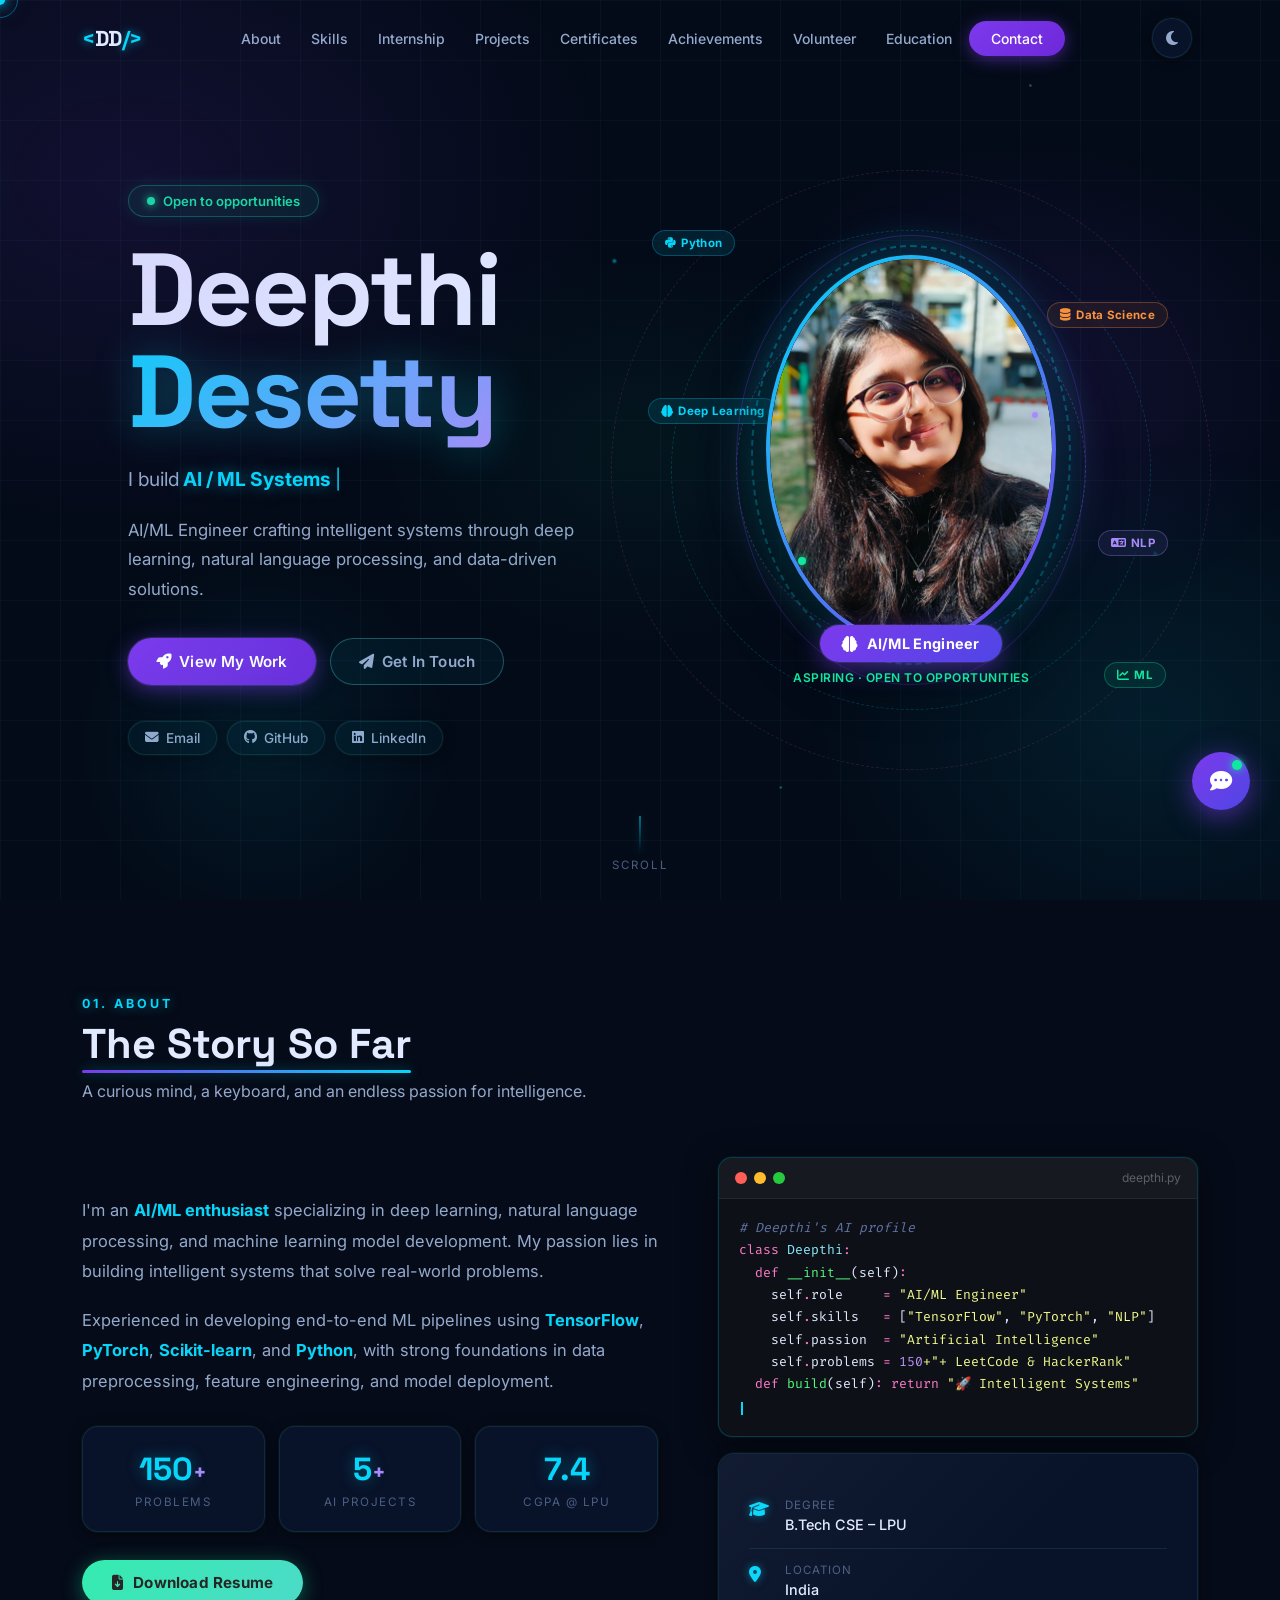
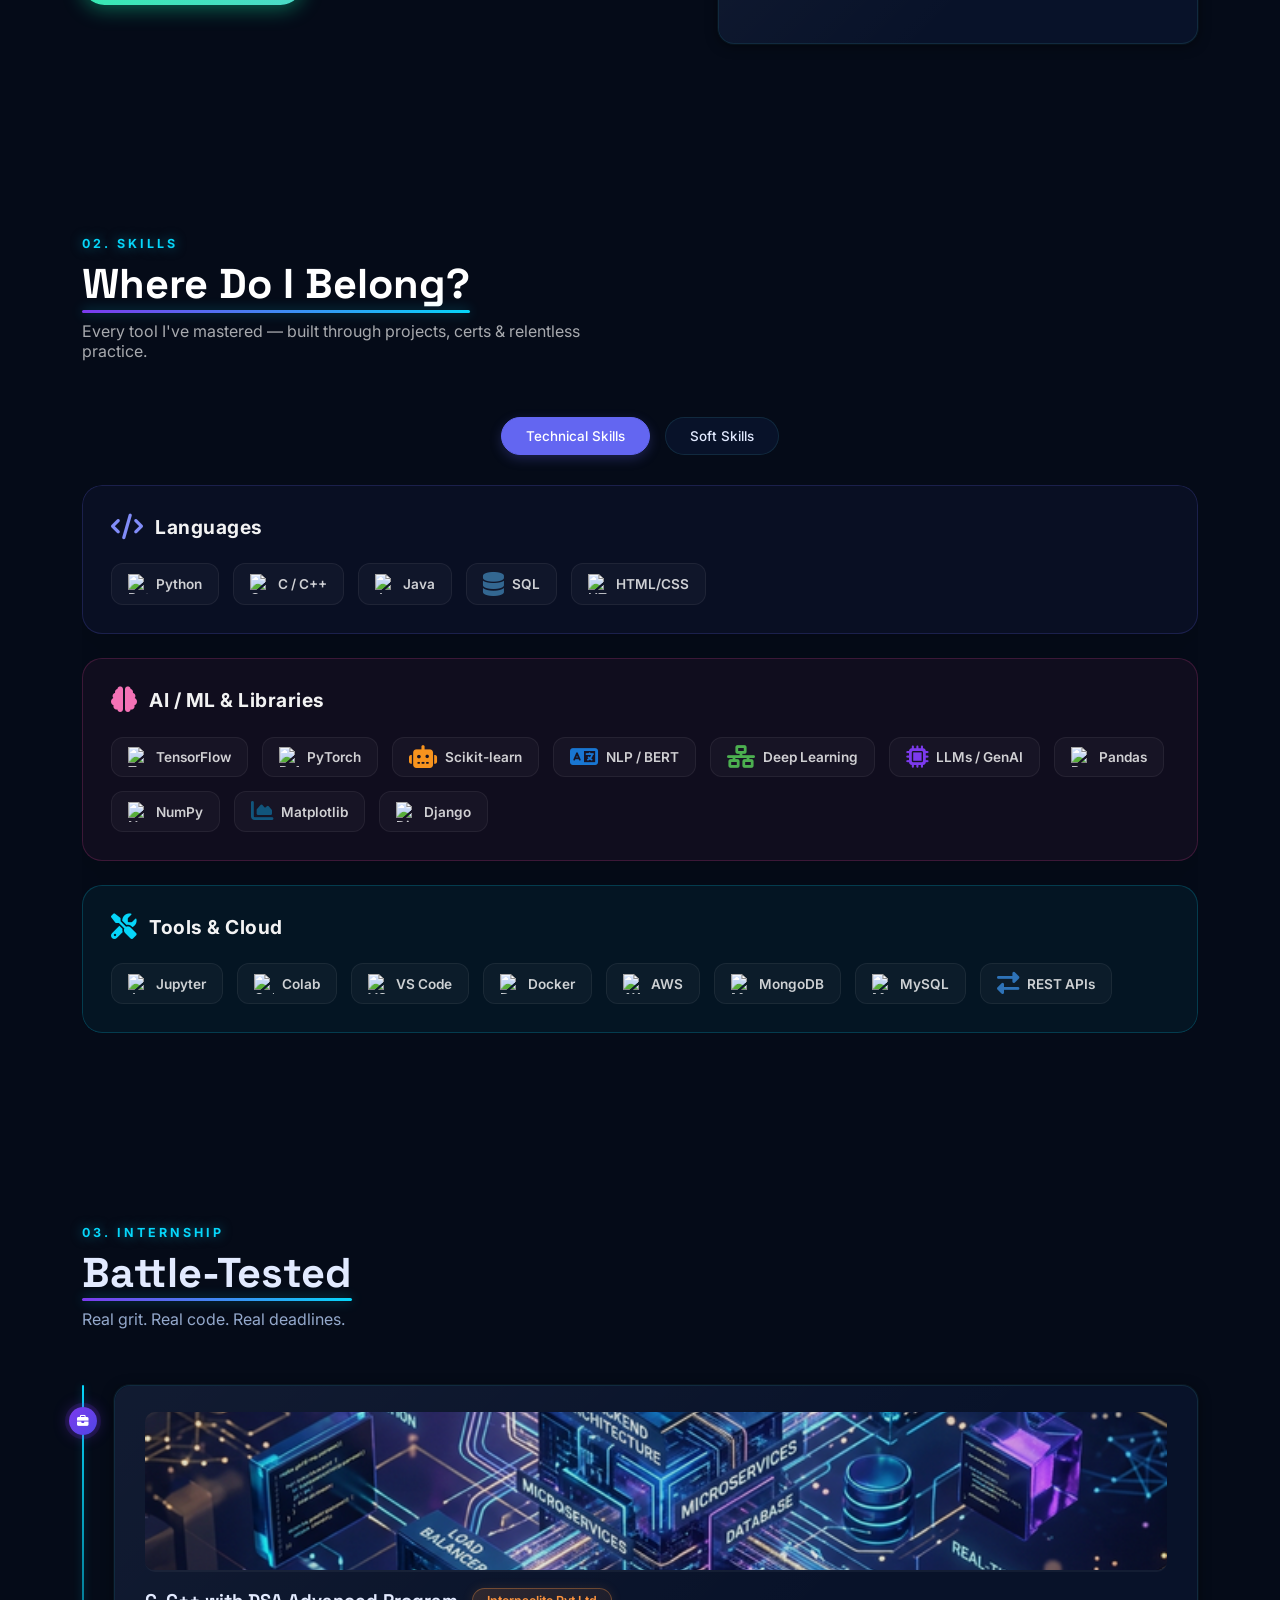
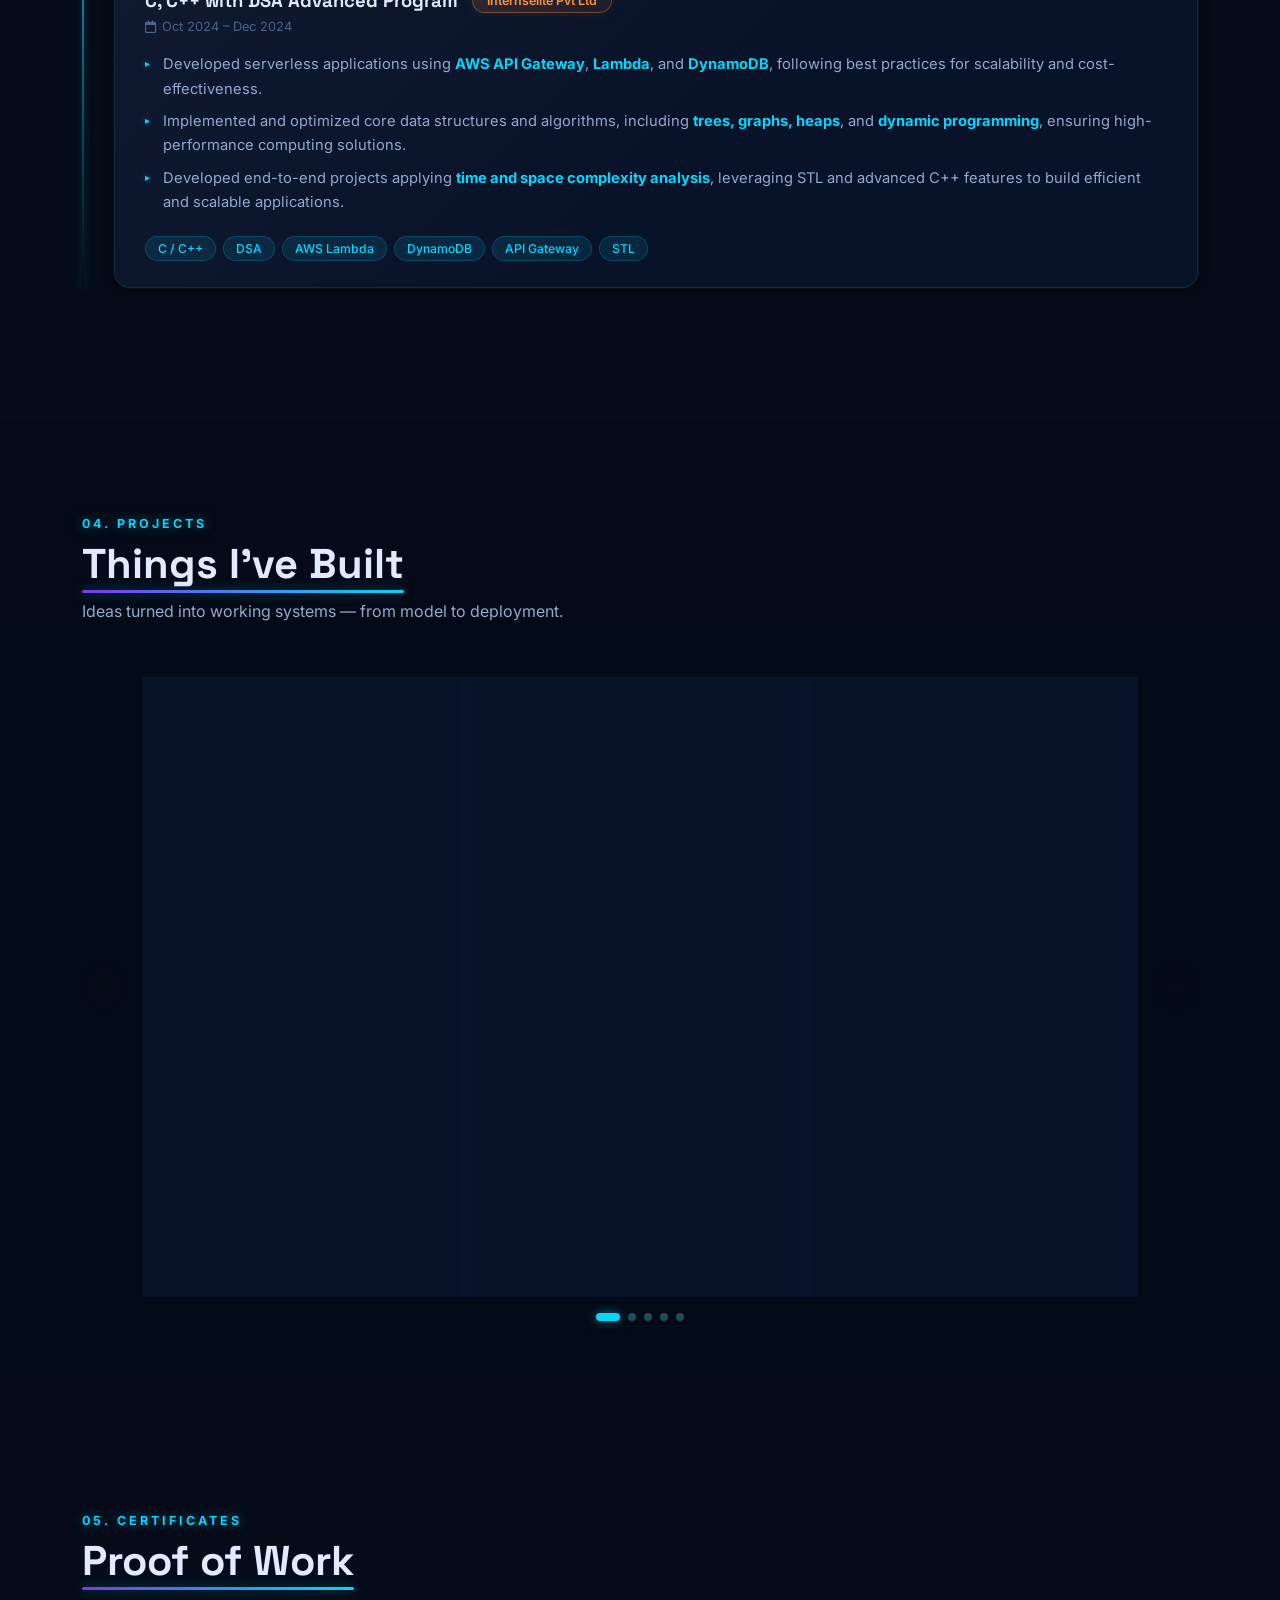
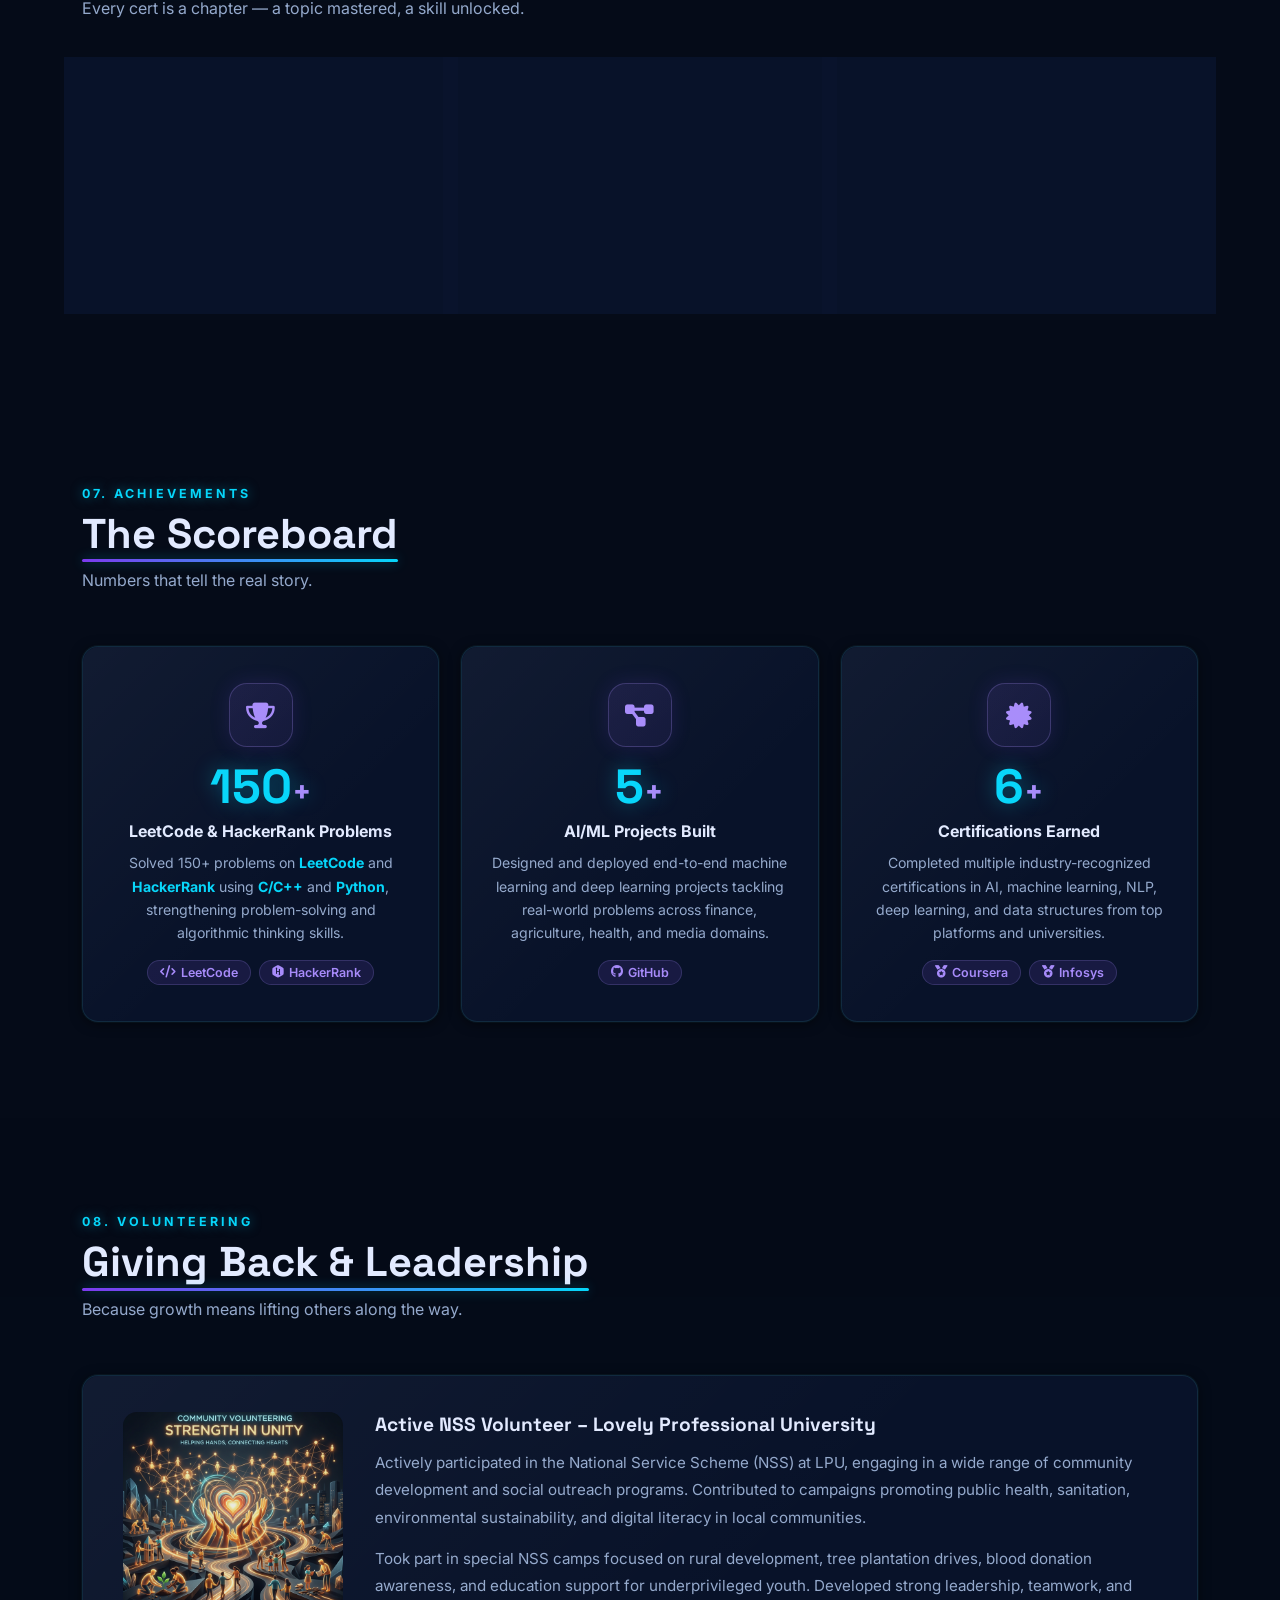
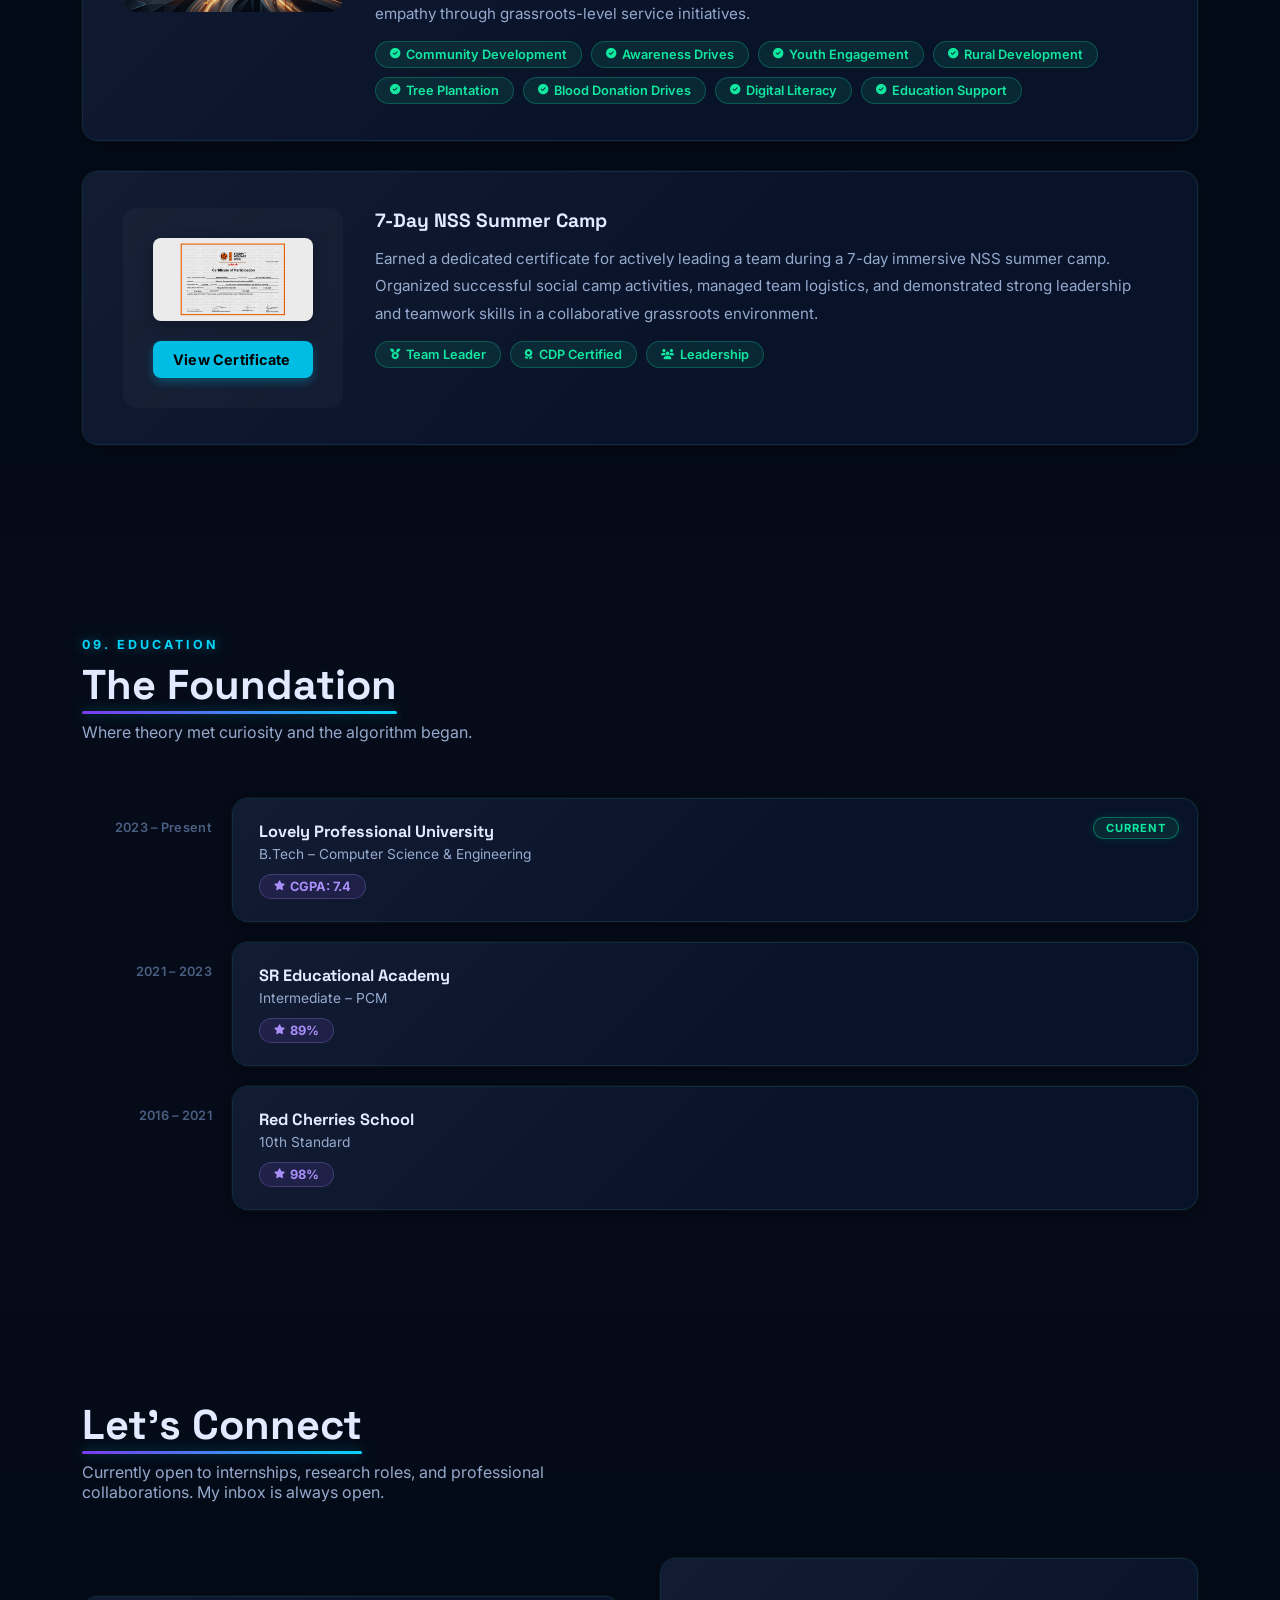
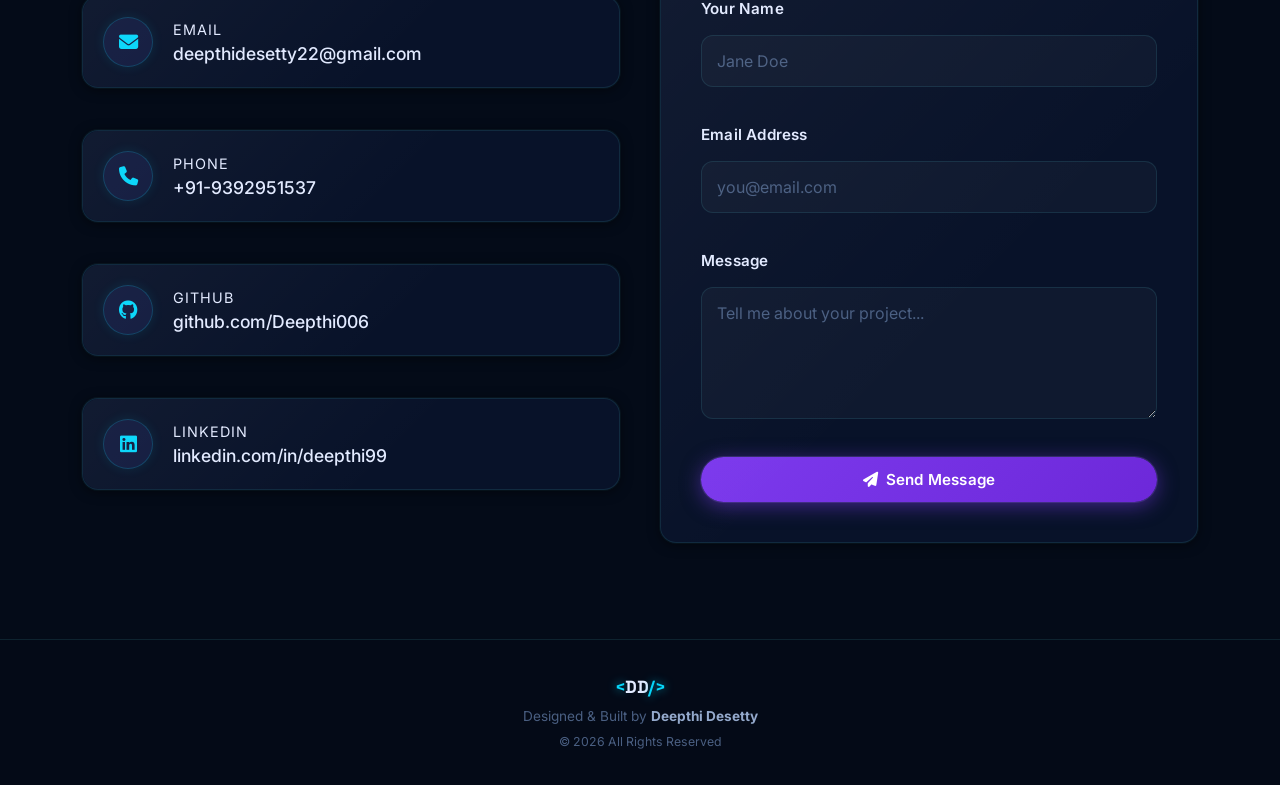
==== commit 82d69851: "Add files via upload" ====
--- a/portfolio/index.html
+++ b/portfolio/index.html
@@ -5,7 +5,7 @@
   <meta name="viewport" content="width=device-width, initial-scale=1.0">
   <title>Deepthi Desetty | AI/ML Engineer</title>
   <meta name="description" content="AI/ML Engineer specializing in Deep Learning, NLP, and Data Science. Portfolio of Deepthi Desetty.">
-  <link rel="stylesheet" href="/static/style.css?v=18">
+  <link rel="stylesheet" href="/static/style.css?v=21">
   <link href="https://fonts.googleapis.com/css2?family=Inter:wght@300;400;500;600;700;800&family=Space+Grotesk:wght@400;500;600;700&family=Fira+Code:wght@400;500&display=swap" rel="stylesheet">
   <link href="https://cdnjs.cloudflare.com/ajax/libs/font-awesome/6.5.0/css/all.min.css" rel="stylesheet">
   <!-- Three.js for 3D hero -->
@@ -34,9 +34,8 @@
         <li><a href="#internship"   class="nav-link">Internship</a></li>
         <li><a href="#projects"     class="nav-link">Projects</a></li>
         <li><a href="#certificates" class="nav-link">Certificates</a></li>
-        <li><a href="#training"     class="nav-link">Training</a></li>
         <li><a href="#achievements" class="nav-link">Achievements</a></li>
-        <li><a href="#nss"          class="nav-link">NSS</a></li>
+        <li><a href="#volunteer"    class="nav-link">Volunteer</a></li>
         <li><a href="#education"    class="nav-link">Education</a></li>
         <li><a href="#contact"      class="nav-link nav-cta">Contact</a></li>
       </ul>
@@ -57,9 +56,8 @@
       <li><a href="#internship"   class="mobile-link">Internship</a></li>
       <li><a href="#projects"     class="mobile-link">Projects</a></li>
       <li><a href="#certificates" class="mobile-link">Certificates</a></li>
-      <li><a href="#training"     class="mobile-link">Training</a></li>
       <li><a href="#achievements" class="mobile-link">Achievements</a></li>
-      <li><a href="#nss"          class="mobile-link">NSS</a></li>
+      <li><a href="#volunteer"    class="mobile-link">Volunteer</a></li>
       <li><a href="#education"    class="mobile-link">Education</a></li>
       <li><a href="#contact"      class="mobile-link">Contact</a></li>
     </ul>
@@ -165,8 +163,8 @@
           </p>
           <div class="about-stats">
             <div class="stat-box">
-              <span class="stat-num">250</span><span class="stat-plus">+</span>
-              <span class="stat-label">DSA Problems</span>
+              <span class="stat-num">150</span><span class="stat-plus">+</span>
+              <span class="stat-label">Problems</span>
             </div>
             <div class="stat-box">
               <span class="stat-num">5</span><span class="stat-plus">+</span>
@@ -485,15 +483,15 @@
           <div class="cert-flip-inner">
             <div class="cert-flip-front surface-card">
               <div class="cert-icon ci-purple"><i class="fas fa-code-branch"></i></div>
-              <h3>Data Structures &amp; Algorithms</h3>
+              <h3>Training: Data Structures &amp; Algorithms</h3>
               <p class="cert-issuer"><i class="fas fa-building"></i> CipherSchools</p>
               <span class="cert-date">Jul 2025</span>
             </div>
             <div class="cert-flip-back">
               <i class="fas fa-code-branch cert-back-icon ci-purple-text"></i>
               <h4>What I Learned</h4>
-              <p>Advanced DSA: trees, graphs, heaps, dynamic programming, and competitive coding in C/C++.</p>
-              <span class="cert-back-badge">CipherSchools</span>
+              <p>Acquired in-depth knowledge of advanced data structures: arrays, linked lists, stacks, queues, trees, graphs, heaps, and hash tables via real-world C/C++ implementation. Designed algorithms for sorting, greedy approaches, and dynamic programming with extreme focus on time and space complexity efficiency for competitive coding.</p>
+              <span class="cert-back-badge">CipherSchools Training</span>
             </div>
           </div>
         </div>
@@ -532,98 +530,7 @@
               <span class="cert-back-badge">Coursera / Stanford</span>
             </div>
           </div>
-        </div>
-
-        <!-- Cert 4 -->
-        <div class="cert-flip reveal-left" style="--delay:0.1s">
-          <div class="cert-flip-inner">
-            <div class="cert-flip-front surface-card">
-              <div class="cert-icon ci-orange"><i class="fas fa-brain"></i></div>
-              <h3>Deep Learning Specialization</h3>
-              <p class="cert-issuer"><i class="fas fa-building"></i> Coursera</p>
-              <span class="cert-date">2025</span>
-            </div>
-            <div class="cert-flip-back">
-              <i class="fas fa-brain cert-back-icon ci-orange-text"></i>
-              <h4>What I Learned</h4>
-              <p>CNNs, RNNs, transformers, hyperparameter tuning, batch norm, and deep learning optimization techniques.</p>
-              <span class="cert-back-badge">Coursera</span>
-            </div>
-          </div>
-        </div>
-
-        <!-- Cert 5 -->
-        <div class="cert-flip reveal-up" style="--delay:0.2s">
-          <div class="cert-flip-inner">
-            <div class="cert-flip-front surface-card">
-              <div class="cert-icon ci-pink"><i class="fas fa-language"></i></div>
-              <h3>Natural Language Processing</h3>
-              <p class="cert-issuer"><i class="fas fa-building"></i> Coursera / NLTK</p>
-              <span class="cert-date">2025</span>
-            </div>
-            <div class="cert-flip-back">
-              <i class="fas fa-language cert-back-icon ci-pink-text"></i>
-              <h4>What I Learned</h4>
-              <p>Tokenization, POS tagging, named entity recognition, BERT fine-tuning, and transformer-based NLP pipelines.</p>
-              <span class="cert-back-badge">Coursera / NLTK</span>
-            </div>
-          </div>
-        </div>
-
-        <!-- Cert 6 -->
-        <div class="cert-flip reveal-right" style="--delay:0.3s">
-          <div class="cert-flip-inner">
-            <div class="cert-flip-front surface-card">
-              <div class="cert-icon ci-teal"><i class="fas fa-database"></i></div>
-              <h3>Python for Data Science &amp; AI</h3>
-              <p class="cert-issuer"><i class="fas fa-building"></i> Infosys</p>
-              <span class="cert-date">2024</span>
-            </div>
-            <div class="cert-flip-back">
-              <i class="fas fa-database cert-back-icon ci-teal-text"></i>
-              <h4>What I Learned</h4>
-              <p>Python fundamentals, Pandas, NumPy, Matplotlib, data wrangling, and exploratory data analysis (EDA).</p>
-              <span class="cert-back-badge">Infosys</span>
-            </div>
-          </div>
-        </div>
-
-      </div>
-    </div>
-  </section>
-
-  <!-- ===== TRAINING ===== -->
-  <section id="training" class="section section-alt">
-    <div class="container">
-      <div class="section-header reveal-up">
-        <span class="section-label">06. Training</span>
-        <h2 class="section-title">How I Levelled Up</h2>
-        <p class="section-sub">Structured programs that sharpened the edge.</p>
-      </div>
-      <div class="timeline">
-        <div class="timeline-item reveal-left" style="--delay:0s">
-          <div class="timeline-marker"><i class="fas fa-laptop-code"></i></div>
-          <div class="timeline-card surface-card levitate" style="animation-delay:0.5s; animation-duration:15s;">
-            <img src="/static/images/dsa_training.png" alt="DSA Training" class="card-img">
-            <div class="timeline-header">
-              <h3>Data Structures &amp; Algorithms Training</h3>
-              <span class="company-badge">CipherSchools</span>
-            </div>
-            <span class="timeline-date"><i class="far fa-calendar"></i> Jun 2025 – Jul 2025</span>
-            <ul class="timeline-list">
-              <li>Acquired in-depth knowledge of advanced data structures including arrays, linked lists, stacks, queues, trees, graphs, heaps, and hash tables with real-world implementation in C/C++.</li>
-              <li>Designed and optimized algorithms for sorting, searching, recursion, greedy approaches, divide and conquer, backtracking, and dynamic programming with a focus on time and space complexity.</li>
-              <li>Solved industry-level programming problems and built efficient, scalable solutions through rigorous algorithmic analysis, competitive coding practices, and performance benchmarking.</li>
-            </ul>
-            <div class="exp-tags">
-              <span>C / C++</span>
-              <span>DSA</span>
-              <span>Algorithms</span>
-              <span>Competitive Coding</span>
-            </div>
-          </div>
-        </div>
-      </div>
+        </div>      </div>
     </div>
   </section>
 
@@ -638,12 +545,12 @@
       <div class="achieve-grid">
         <div class="achieve-card surface-card reveal-left">
           <div class="achieve-icon"><i class="fas fa-trophy"></i></div>
-          <div class="achieve-num">250<span>+</span></div>
-          <h3>Codeforces Problems Solved</h3>
-          <p>Solved 250+ problems on platforms like <strong>LeetCode</strong> and <strong>Codeforces</strong> using <strong>C</strong> and <strong>Python</strong>, strengthening problem-solving and algorithmic thinking skills.</p>
+          <div class="achieve-num">150<span>+</span></div>
+          <h3>LeetCode & HackerRank Problems</h3>
+          <p>Solved 150+ problems on <strong>LeetCode</strong> and <strong>HackerRank</strong> using <strong>C/C++</strong> and <strong>Python</strong>, strengthening problem-solving and algorithmic thinking skills.</p>
           <div class="achieve-platforms">
             <span><i class="fas fa-code"></i> LeetCode</span>
-            <span><i class="fas fa-code"></i> Codeforces</span>
+            <span><i class="fab fa-hackerrank"></i> HackerRank</span>
           </div>
         </div>
         <div class="achieve-card surface-card reveal-right" style="--delay:0s">
@@ -669,27 +576,27 @@
     </div>
   </section>
 
-  <!-- ===== NSS ===== -->
-  <section id="nss" class="section section-alt">
+
+
+  <!-- ===== VOLUNTEER ===== -->
+  <section id="volunteer" class="section section-alt">
     <div class="container">
       <div class="section-header reveal-up">
         <span class="section-label">08. Volunteering</span>
-        <h2 class="section-title">Giving Back</h2>
+        <h2 class="section-title">Giving Back & Leadership</h2>
         <p class="section-sub">Because growth means lifting others along the way.</p>
       </div>
-      <div class="nss-card surface-card reveal-right" style="--delay:0s">
+      
+      <!-- Volunteer Card 1: Core NSS -->
+      <div class="nss-card surface-card reveal-right" style="--delay:0s; margin-bottom: 30px;">
         <img src="/static/images/nss_volunteer.png" alt="NSS Volunteering" class="nss-img">
         <div class="nss-content">
           <h3>Active NSS Volunteer – Lovely Professional University</h3>
           <p>
-            Actively participated in the National Service Scheme (NSS) at LPU, engaging in a wide range of
-            community development and social outreach programs. Contributed to campaigns promoting public health,
-            sanitation, environmental sustainability, and digital literacy in local communities.
+            Actively participated in the National Service Scheme (NSS) at LPU, engaging in a wide range of community development and social outreach programs. Contributed to campaigns promoting public health, sanitation, environmental sustainability, and digital literacy in local communities.
           </p>
           <p>
-            Took part in special NSS camps focused on rural development, tree plantation drives, blood donation
-            awareness, and education support for underprivileged youth. Developed strong leadership, teamwork,
-            and empathy through grassroots-level service initiatives.
+            Took part in special NSS camps focused on rural development, tree plantation drives, blood donation awareness, and education support for underprivileged youth. Developed strong leadership, teamwork, and empathy through grassroots-level service initiatives.
           </p>
           <div class="nss-tags">
             <span><i class="fas fa-check-circle"></i> Community Development</span>
@@ -703,6 +610,29 @@
           </div>
         </div>
       </div>
+
+      <!-- Volunteer Card 2: 7-Day Summer Camp -->
+      <div class="nss-card surface-card reveal-left" style="--delay:0.1s;">
+        <div class="nss-img" style="display:flex; flex-direction:column; align-items:center; justify-content:center; padding:30px; background:rgba(255,255,255,0.03);">
+          <div onclick="openPdfModal('/static/images/cdp_certificate.png')" style="width: 100%; height: 180px; border-radius: 8px; overflow: hidden; margin-bottom: 20px; cursor: pointer; border: 2px solid rgba(255,255,255,0.1); background: #fff; box-shadow: 0 4px 15px rgba(0,0,0,0.3); display: flex; align-items: center; justify-content: center; transition: 0.3s;" onmouseover="this.style.borderColor='#0dcaf0'; this.style.transform='scale(1.02)';" onmouseout="this.style.borderColor='rgba(255,255,255,0.1)'; this.style.transform='scale(1)';">
+             <img src="/static/images/cdp_certificate.png" alt="CDP Certificate" style="max-width: 100%; max-height: 100%; object-fit: contain; pointer-events: none;">
+          </div>
+          <button onclick="openPdfModal('/static/images/cdp_certificate.png')" class="btn" style="background-color: #0dcaf0; color: #000; font-weight: 700; padding: 10px 20px; border-radius: 8px; border: none; font-size: 0.9rem; cursor: pointer; transition: 0.3s; box-shadow: 0 4px 10px rgba(13,202,240,0.3); width: 100%;">View Certificate</button>
+        </div>
+        <div class="nss-content">
+          <h3>7-Day NSS Summer Camp</h3>
+          <p>
+            Earned a dedicated certificate for actively leading a team during a 7-day immersive NSS summer camp. 
+            Organized successful social camp activities, managed team logistics, and demonstrated strong leadership 
+            and teamwork skills in a collaborative grassroots environment.
+          </p>
+          <div class="nss-tags">
+            <span><i class="fas fa-medal"></i> Team Leader</span>
+            <span><i class="fas fa-award"></i> CDP Certified</span>
+            <span><i class="fas fa-users"></i> Leadership</span>
+          </div>
+        </div>
+      </div>
     </div>
   </section>
 
@@ -832,6 +762,14 @@
     </div>
   </footer>
 
+  <!-- PDF Modal -->
+  <div id="pdfModal" class="pdf-modal">
+    <button class="pdf-modal-close" id="pdfModalClose"><i class="fas fa-times"></i> Close</button>
+    <div class="pdf-modal-content" style="background: transparent; box-shadow: none; display: flex; justify-content: center; align-items: center;">
+      <img id="pdfFrame" src="" style="max-width: 100%; max-height: 100%; object-fit: contain; border-radius: 8px; box-shadow: 0 10px 40px rgba(0,0,0,0.8);">
+    </div>
+  </div>
+
   <!-- Back to top -->
   <button class="back-to-top" id="backToTop" aria-label="Back to top">
     <i class="fas fa-arrow-up"></i>
@@ -875,6 +813,6 @@
     </div>
   </div>
 
-  <script src="/static/script.js?v=18"></script>
+  <script src="/static/script.js?v=21"></script>
 </body>
 </html>
--- a/static/style.css
+++ b/static/style.css
@@ -2246,4 +2246,64 @@
 .contact-form textarea:focus {
   background: rgba(10, 20, 45, 0.5) !important;
   color: #f8fafc !important;
+}
+
+/* PDF Modal */
+.pdf-modal {
+  display: none;
+  position: fixed;
+  z-index: 9999;
+  left: 0;
+  top: 0;
+  width: 100%;
+  height: 100%;
+  background-color: rgba(5,8,22,0.9);
+  backdrop-filter: blur(8px);
+  opacity: 0;
+  transition: opacity 0.3s ease;
+}
+.pdf-modal.active {
+  display: flex;
+  justify-content: center;
+  align-items: center;
+  opacity: 1;
+}
+.pdf-modal-content {
+  position: relative;
+  width: 85%;
+  height: 85%;
+  background: var(--surface);
+  border-radius: 12px;
+  overflow: hidden;
+  box-shadow: 0 20px 60px rgba(0,0,0,0.6), 0 0 0 1px rgba(6,214,250,0.2);
+  transform: translateY(20px) scale(0.95);
+  transition: all 0.3s cubic-bezier(0.34, 1.56, 0.64, 1);
+}
+.pdf-modal.active .pdf-modal-content {
+  transform: translateY(0) scale(1);
+}
+.pdf-modal-close {
+  position: absolute;
+  top: 30px;
+  left: 30px;
+  background: #ef4444;
+  color: white;
+  border: none;
+  padding: 10px 20px;
+  border-radius: 8px;
+  font-weight: bold;
+  font-size: 1rem;
+  font-family: var(--font-main);
+  cursor: pointer;
+  z-index: 10000;
+  box-shadow: 0 4px 15px rgba(239,68,68,0.4);
+  transition: 0.3s ease;
+  display: flex;
+  align-items: center;
+  gap: 8px;
+}
+.pdf-modal-close:hover {
+  background: #dc2626;
+  transform: translateY(-2px);
+  box-shadow: 0 6px 20px rgba(239,68,68,0.6);
 }
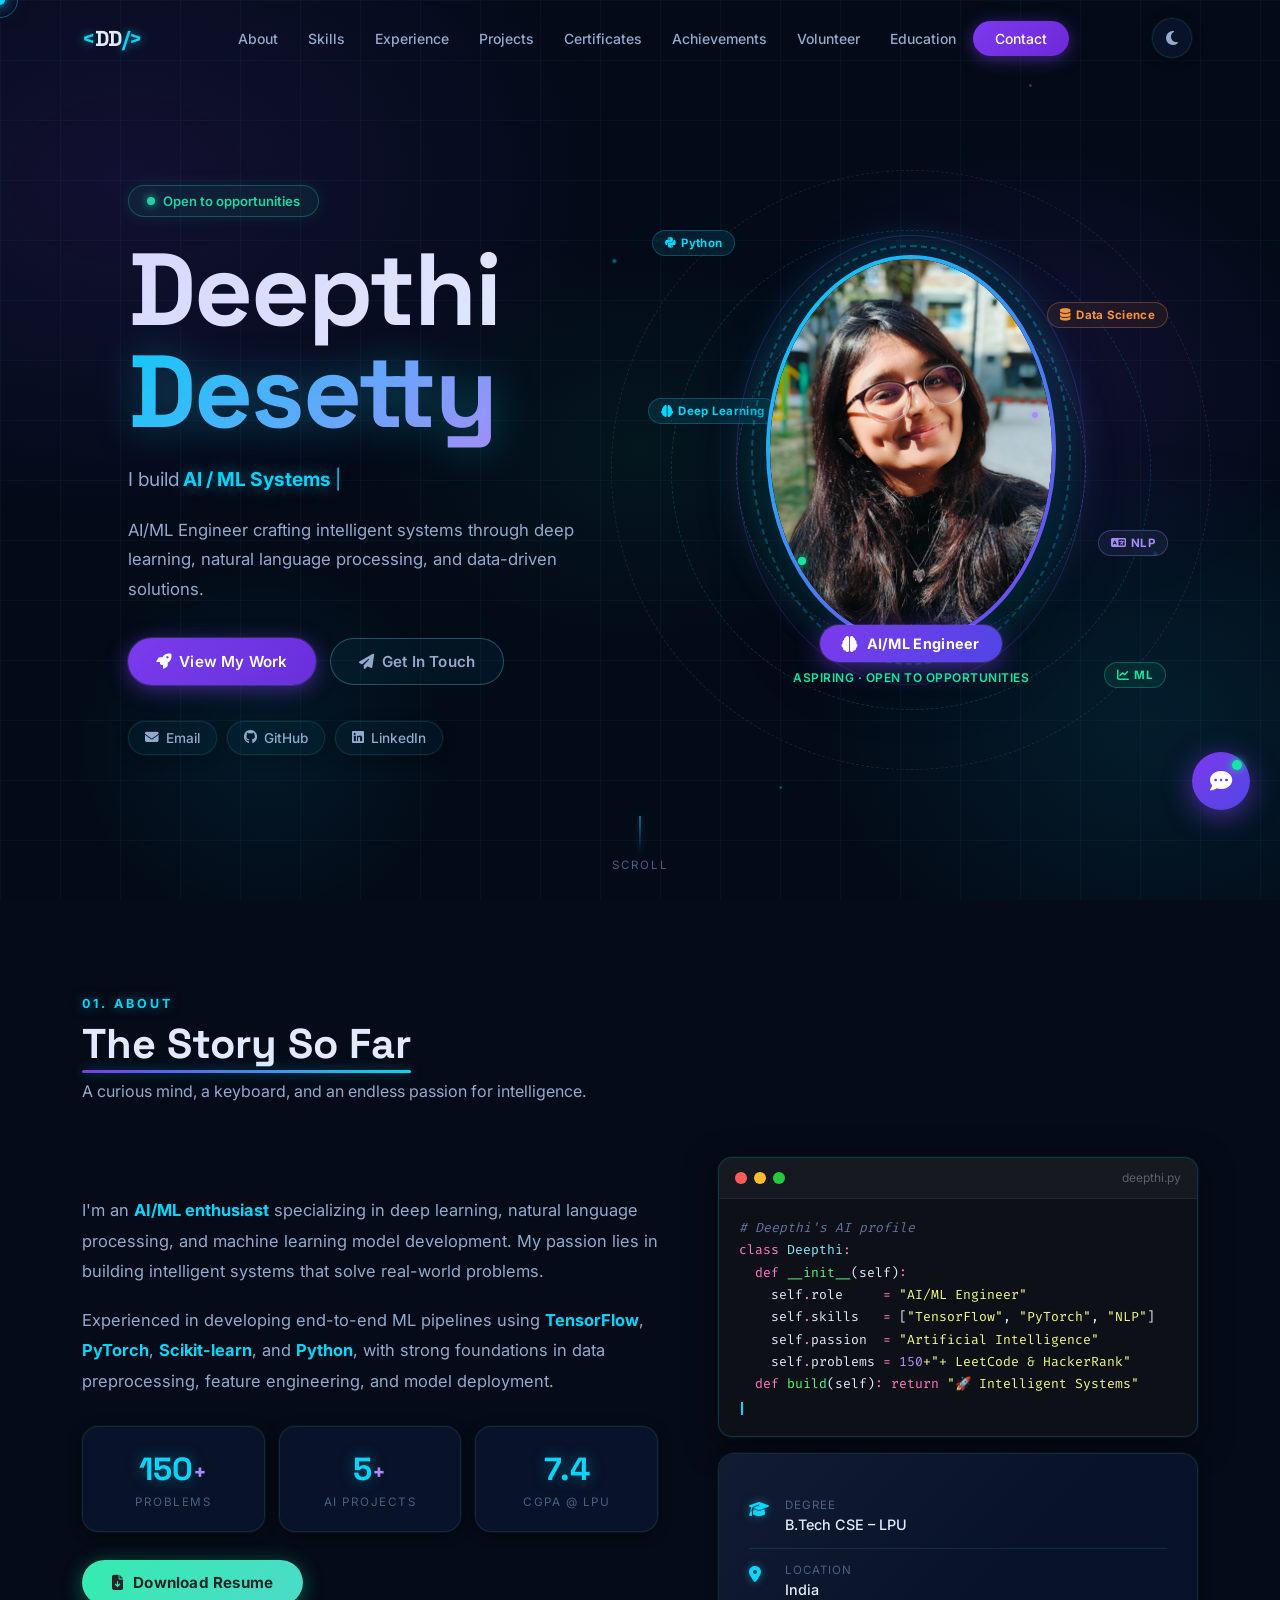
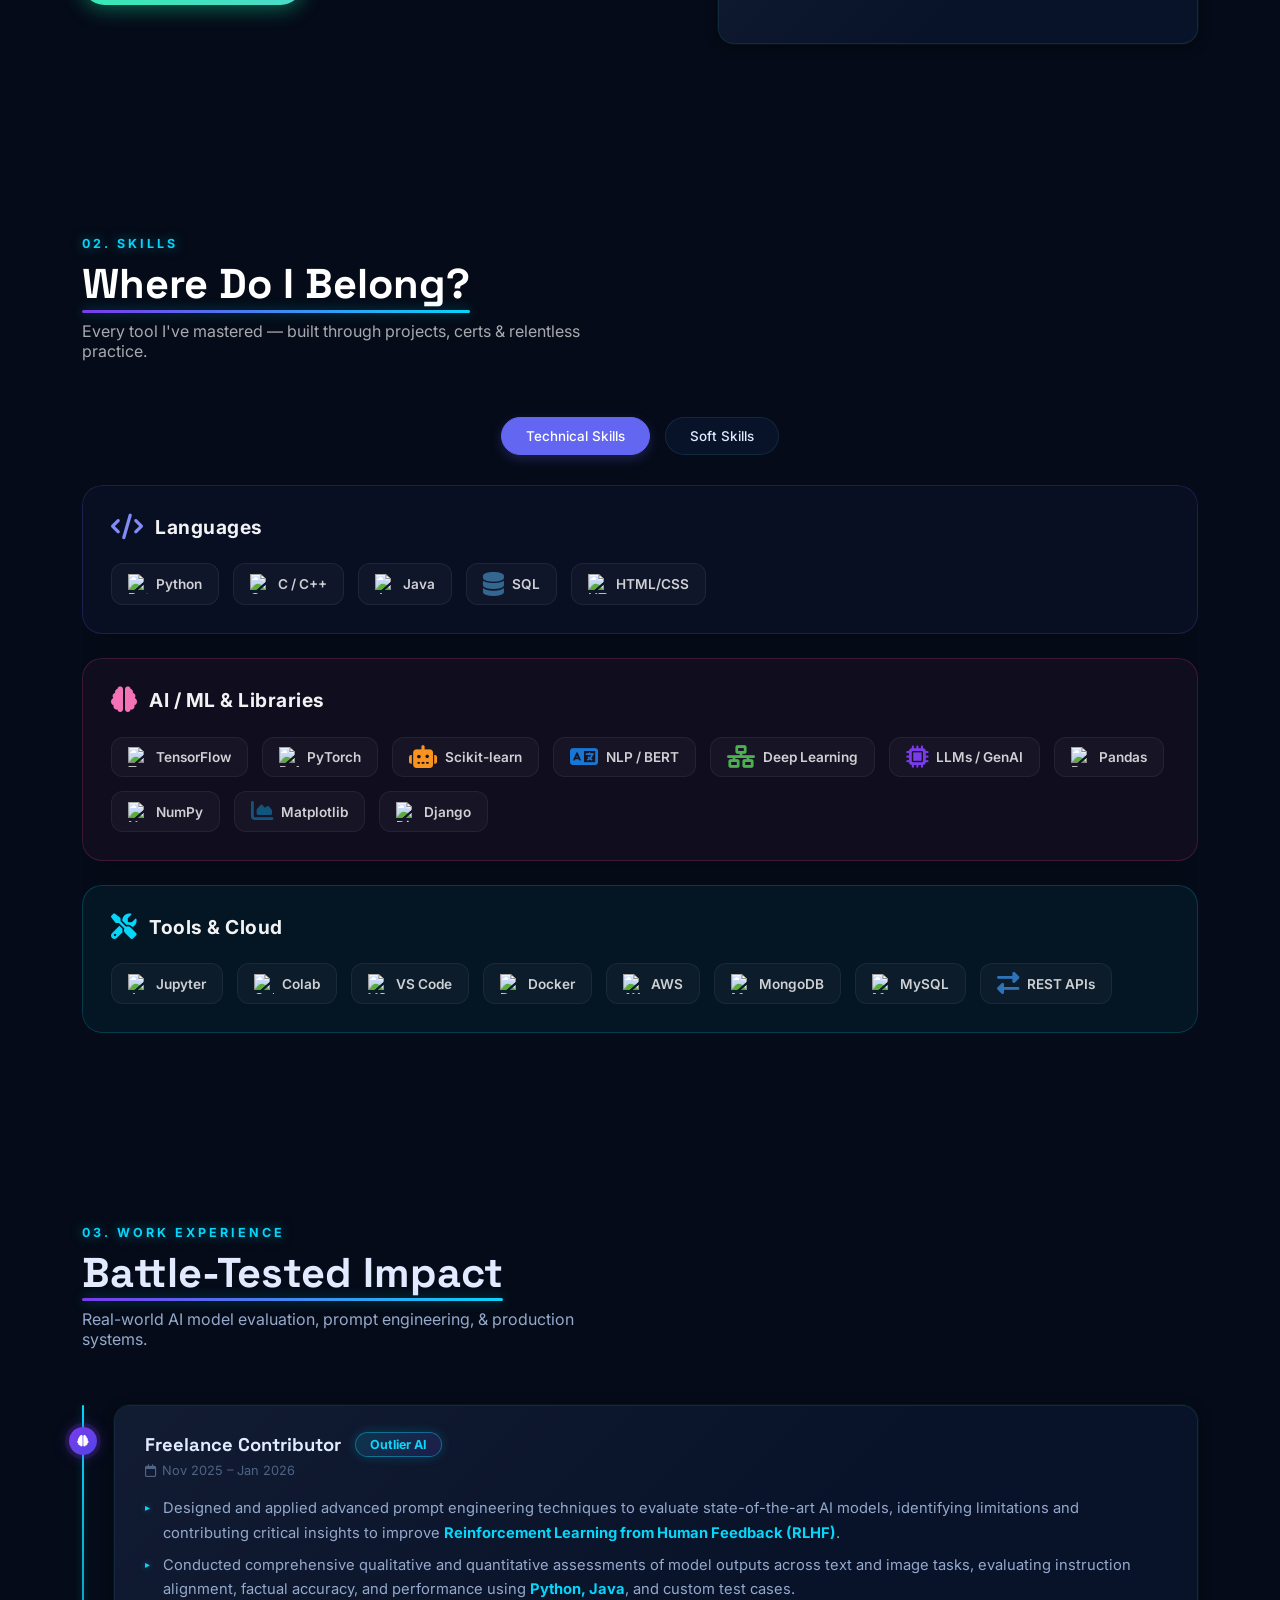
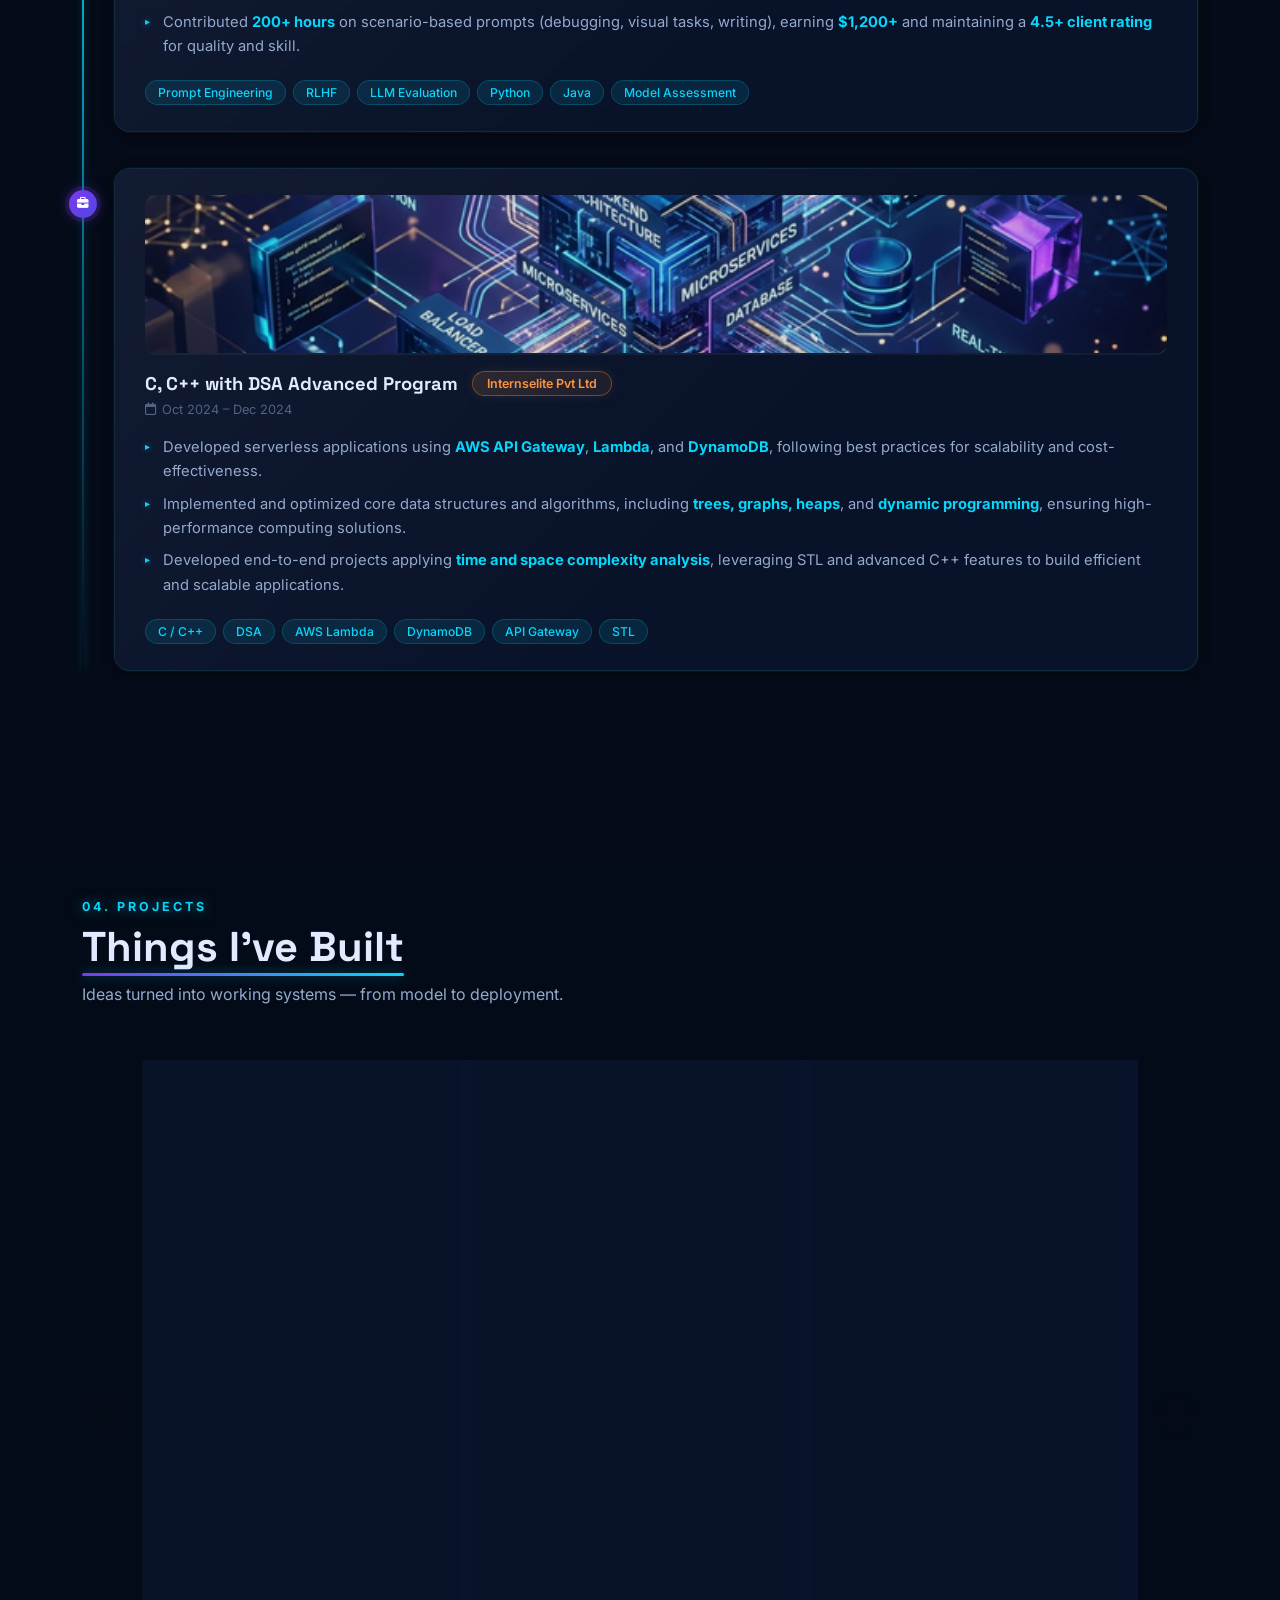
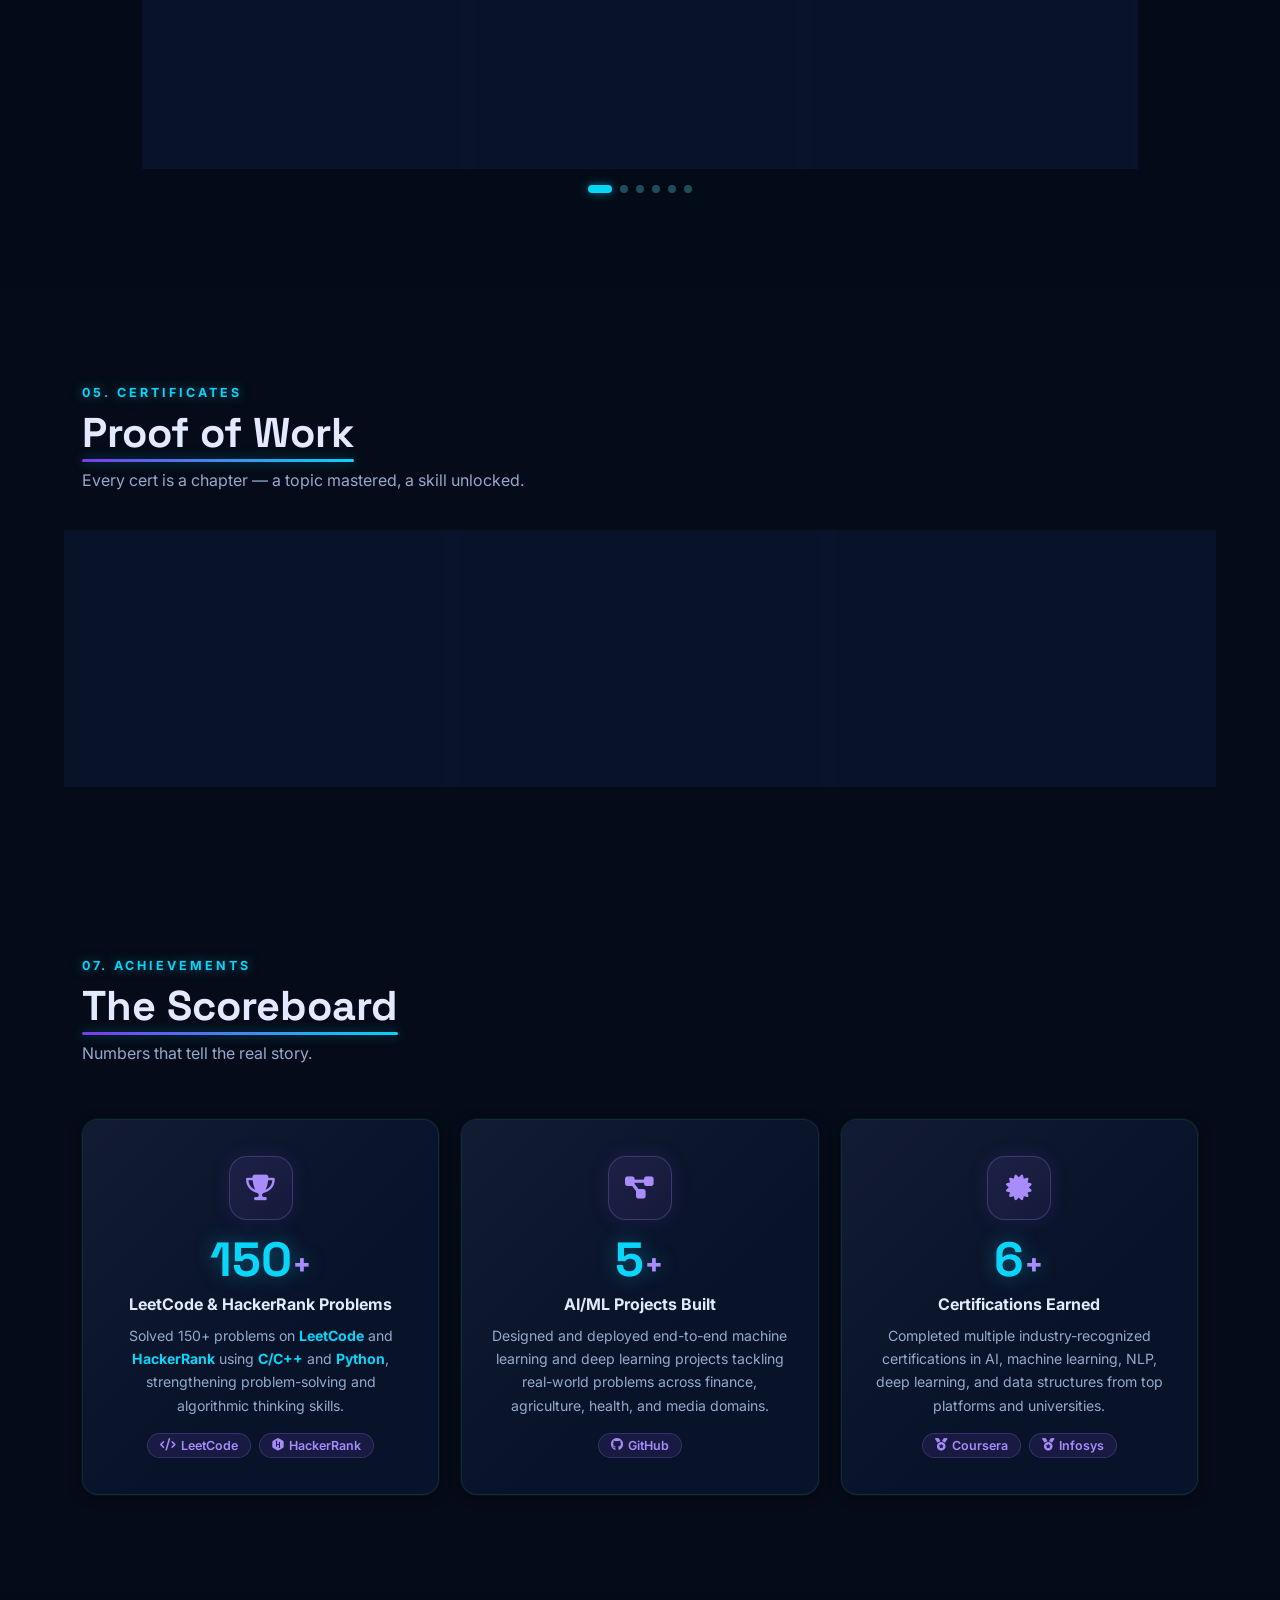
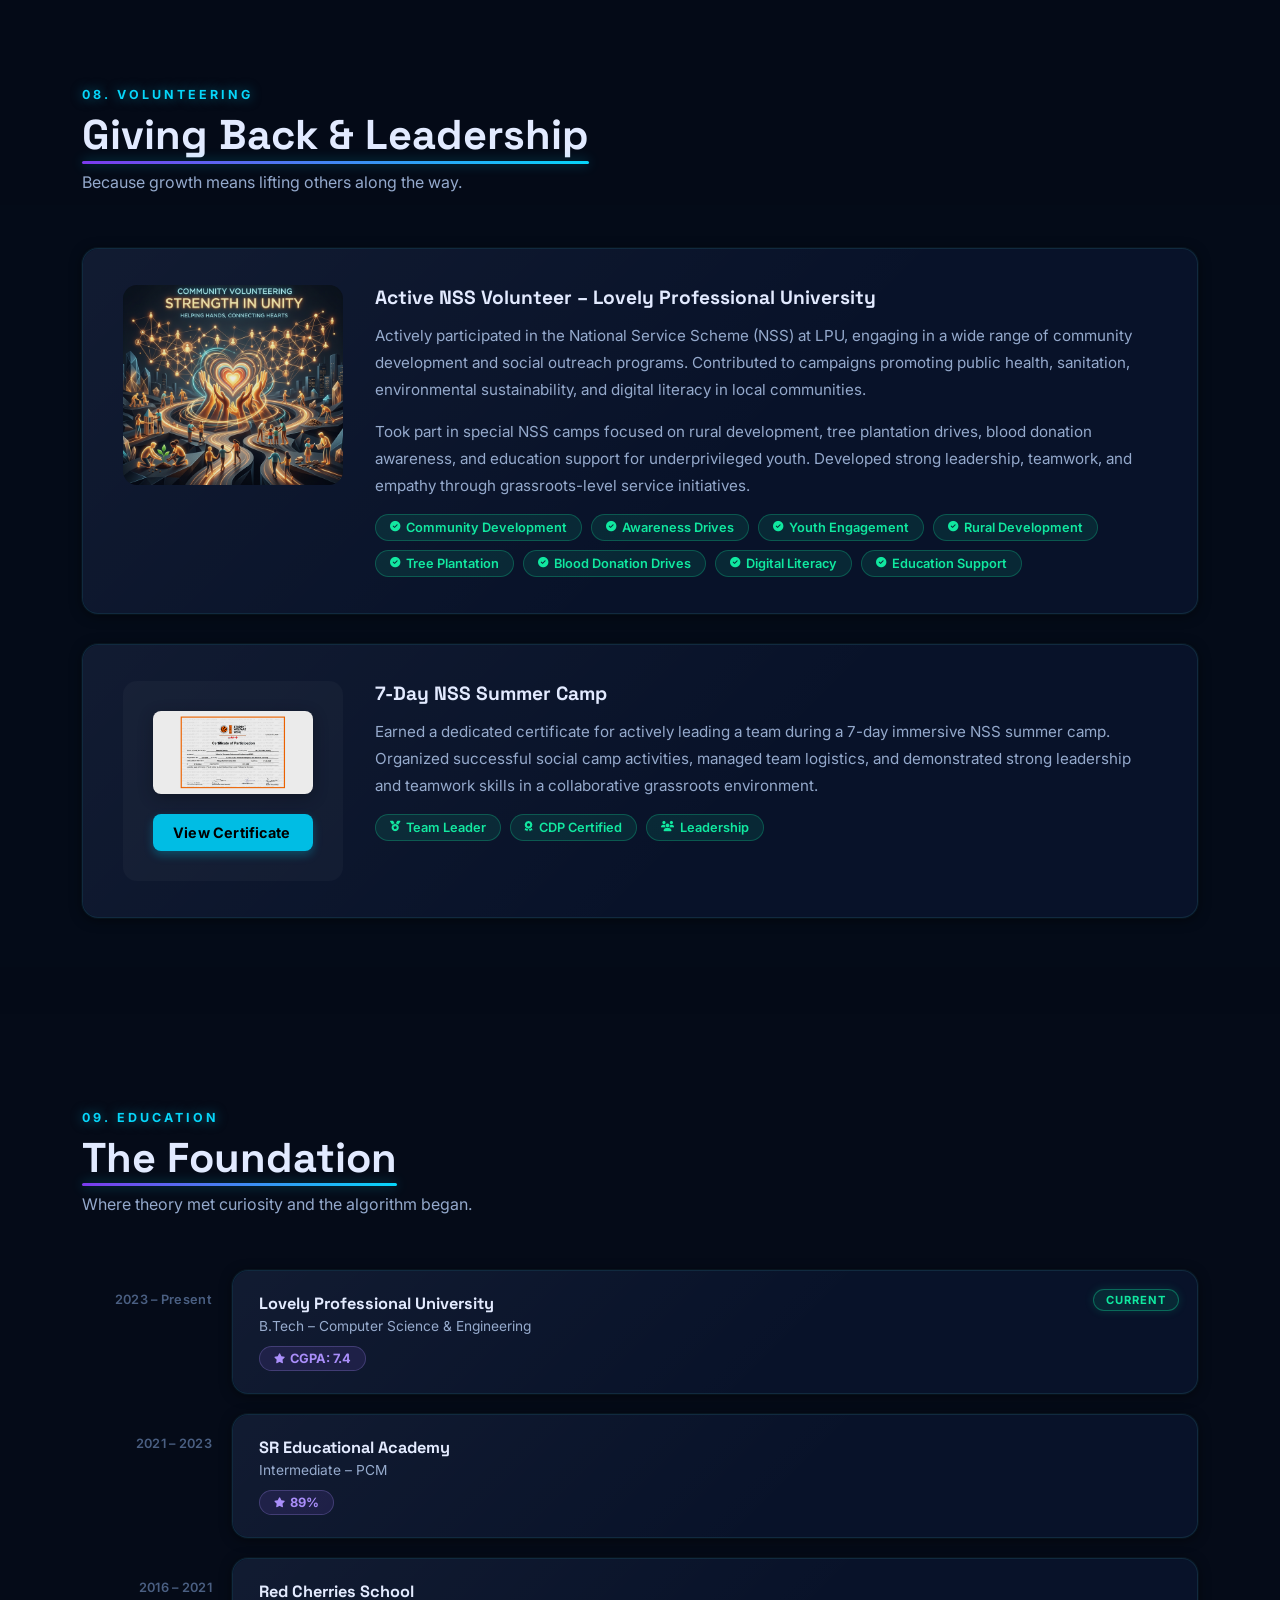
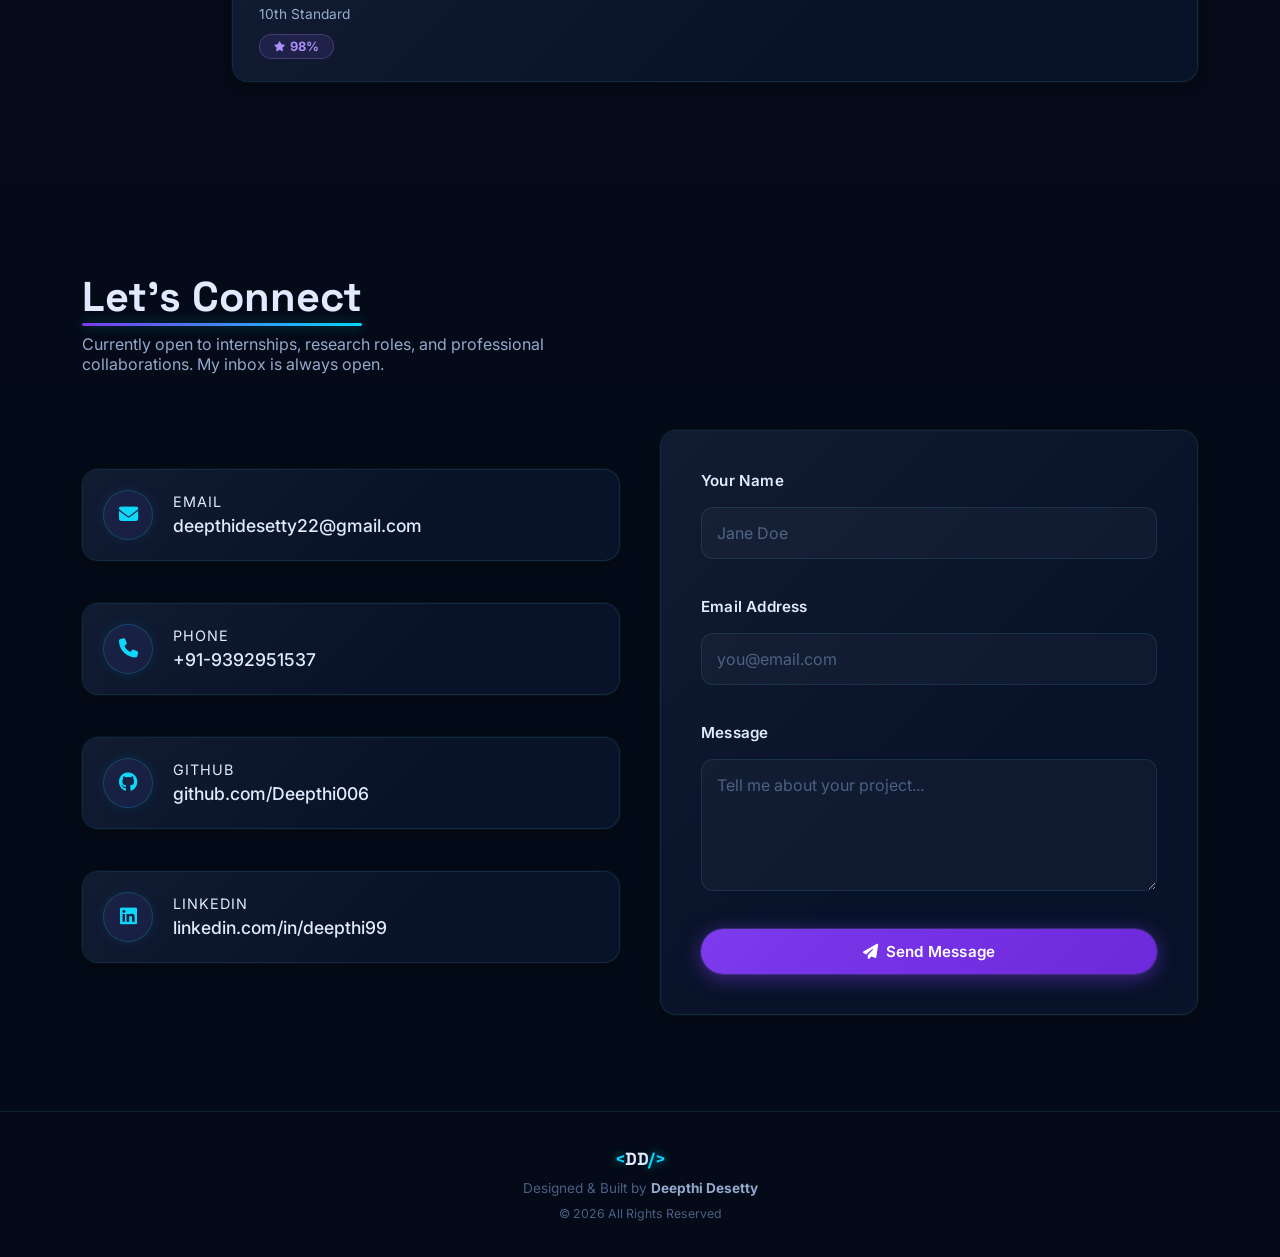
==== commit 8d12b306: "Sync updated Experience, She-Shield project, and CV PDF to portfolio subfolder for Vercel deployment" ====
--- a/portfolio/index.html
+++ b/portfolio/index.html
@@ -5,7 +5,7 @@
   <meta name="viewport" content="width=device-width, initial-scale=1.0">
   <title>Deepthi Desetty | AI/ML Engineer</title>
   <meta name="description" content="AI/ML Engineer specializing in Deep Learning, NLP, and Data Science. Portfolio of Deepthi Desetty.">
-  <link rel="stylesheet" href="/static/style.css?v=21">
+  <link rel="stylesheet" href="static/style.css?v=21">
   <link href="https://fonts.googleapis.com/css2?family=Inter:wght@300;400;500;600;700;800&family=Space+Grotesk:wght@400;500;600;700&family=Fira+Code:wght@400;500&display=swap" rel="stylesheet">
   <link href="https://cdnjs.cloudflare.com/ajax/libs/font-awesome/6.5.0/css/all.min.css" rel="stylesheet">
   <!-- Three.js for 3D hero -->
@@ -31,7 +31,7 @@
       <ul class="nav-links">
         <li><a href="#about"        class="nav-link">About</a></li>
         <li><a href="#skills"       class="nav-link">Skills</a></li>
-        <li><a href="#internship"   class="nav-link">Internship</a></li>
+        <li><a href="#experience"   class="nav-link">Experience</a></li>
         <li><a href="#projects"     class="nav-link">Projects</a></li>
         <li><a href="#certificates" class="nav-link">Certificates</a></li>
         <li><a href="#achievements" class="nav-link">Achievements</a></li>
@@ -53,7 +53,7 @@
     <ul>
       <li><a href="#about"        class="mobile-link">About</a></li>
       <li><a href="#skills"       class="mobile-link">Skills</a></li>
-      <li><a href="#internship"   class="mobile-link">Internship</a></li>
+      <li><a href="#experience"   class="mobile-link">Experience</a></li>
       <li><a href="#projects"     class="mobile-link">Projects</a></li>
       <li><a href="#certificates" class="mobile-link">Certificates</a></li>
       <li><a href="#achievements" class="mobile-link">Achievements</a></li>
@@ -114,7 +114,7 @@
         <div class="oval-glow-ring ring-a"></div>
         <div class="oval-glow-ring ring-b"></div>
         <div class="profile-oval">
-          <img src="/static/profile.jpeg" alt="Deepthi Desetty" class="profile-img" id="profileImg"
+          <img src="static/profile.jpeg" alt="Deepthi Desetty" class="profile-img" id="profileImg"
                onerror="this.style.display='none';document.getElementById('profileFallback').style.display='flex'">
           <div class="profile-fallback" id="profileFallback">
             <i class="fas fa-user-astronaut"></i>
@@ -177,7 +177,7 @@
           </div>
           <!-- Download Resume -->
           <div class="resume-download-wrap">
-            <a href="/static/resume.pdf" download="Deepthi_Desetty_CV.pdf" target="_blank" class="btn btn-resume" id="resumeBtn">
+            <a href="static/resume.pdf" download="Deepthi_Desetty_CV.pdf" target="_blank" class="btn btn-resume" id="resumeBtn">
               <i class="fas fa-file-arrow-down"></i> Download Resume
               <span class="resume-pulse"></span>
             </a>
@@ -303,19 +303,46 @@
     </div>
   </section>
 
-  <!-- ===== INTERNSHIP ===== -->
-  <section id="internship" class="section">
+  <!-- ===== EXPERIENCE ===== -->
+  <section id="experience" class="section">
     <div class="container">
       <div class="section-header reveal-up">
-        <span class="section-label">03. Internship</span>
-        <h2 class="section-title">Battle-Tested</h2>
-        <p class="section-sub">Real grit. Real code. Real deadlines.</p>
+        <span class="section-label">03. Work Experience</span>
+        <h2 class="section-title">Battle-Tested Impact</h2>
+        <p class="section-sub">Real-world AI model evaluation, prompt engineering, &amp; production systems.</p>
       </div>
       <div class="timeline">
+
+        <!-- Experience 1: Outlier AI -->
         <div class="timeline-item reveal-left" style="--delay:0s">
+          <div class="timeline-marker"><i class="fas fa-brain"></i></div>
+          <div class="timeline-card surface-card levitate" style="animation-delay:0.1s; animation-duration:14s;">
+            <div class="timeline-header">
+              <h3>Freelance Contributor</h3>
+              <span class="company-badge exp-badge" style="background:linear-gradient(135deg, rgba(6,214,250,0.15), rgba(124,58,237,0.15)); border:1px solid rgba(6,214,250,0.4); color:var(--accent); font-weight:700; box-shadow:0 0 12px rgba(6,214,250,0.2);">Outlier AI</span>
+            </div>
+            <span class="timeline-date"><i class="far fa-calendar"></i> Nov 2025 – Jan 2026</span>
+            <ul class="timeline-list">
+              <li>Designed and applied advanced prompt engineering techniques to evaluate state-of-the-art AI models, identifying limitations and contributing critical insights to improve <strong>Reinforcement Learning from Human Feedback (RLHF)</strong>.</li>
+              <li>Conducted comprehensive qualitative and quantitative assessments of model outputs across text and image tasks, evaluating instruction alignment, factual accuracy, and performance using <strong>Python, Java</strong>, and custom test cases.</li>
+              <li>Contributed <strong>200+ hours</strong> on scenario-based prompts (debugging, visual tasks, writing), earning <strong>$1,200+</strong> and maintaining a <strong>4.5+ client rating</strong> for quality and skill.</li>
+            </ul>
+            <div class="exp-tags">
+              <span>Prompt Engineering</span>
+              <span>RLHF</span>
+              <span>LLM Evaluation</span>
+              <span>Python</span>
+              <span>Java</span>
+              <span>Model Assessment</span>
+            </div>
+          </div>
+        </div>
+
+        <!-- Experience 2: Internselite -->
+        <div class="timeline-item reveal-right" style="--delay:0.15s">
           <div class="timeline-marker"><i class="fas fa-briefcase"></i></div>
-          <div class="timeline-card surface-card levitate" style="animation-delay:0.1s; animation-duration:14s;">
-            <img src="/static/images/internship3.png" alt="SWE Internship" class="card-img">
+          <div class="timeline-card surface-card levitate" style="animation-delay:0.2s; animation-duration:14s;">
+            <img src="static/images/internship3.png" alt="SWE Internship" class="card-img">
             <div class="timeline-header">
               <h3>C, C++ with DSA Advanced Program</h3>
               <span class="company-badge intern-badge">Internselite Pvt Ltd</span>
@@ -336,6 +363,7 @@
             </div>
           </div>
         </div>
+
       </div>
     </div>
   </section>
@@ -359,14 +387,34 @@
           <!-- Project 1 -->
           <div class="project-slide">
             <div class="project-card surface-card">
-              <img src="/static/images/crop_cnn.png" alt="Crop Disease Predictor" class="card-img">
+              <img src="static/images/she_shield.png" alt="She-Shield – AI Safety Detection System" class="card-img">
               <div class="project-number">01</div>
+              <div class="proj-date"><i class="far fa-calendar"></i> Feb 2026</div>
+              <h3>She-Shield – AI Safety System</h3>
+              <p class="project-sub">Machine Learning &amp; Computer Vision Safety Pipeline</p>
+              <p class="project-desc">Designed an intelligent safety analytics platform using Scikit-learn to analyze crime datasets and predict high-risk locations. Integrated a YOLO-based computer vision module (TensorFlow/OpenCV) for real-time surveillance threat detection and engineered a location-aware alert pipeline with GPS risk scoring.</p>
+              <div class="project-stack">
+                <span>Python</span><span>YOLO</span><span>OpenCV</span><span>TensorFlow</span><span>Scikit-learn</span><span>Pandas</span><span>GPS Analytics</span>
+              </div>
+              <div class="project-links">
+                <a href="https://github.com/Deepthi006/Smart-Safety-Monitoring-System" target="_blank" class="proj-link">
+                  <i class="fab fa-github"></i> GitHub
+                </a>
+              </div>
+            </div>
+          </div>
+
+          <!-- Project 2 -->
+          <div class="project-slide">
+            <div class="project-card surface-card">
+              <img src="static/images/crop_cnn.png" alt="Crop Disease Predictor" class="card-img">
+              <div class="project-number">02</div>
               <div class="proj-date"><i class="far fa-calendar"></i> Jan 2025 – Apr 2025</div>
               <h3>Crop Disease Predictor</h3>
               <p class="project-sub">Deep Learning CNN Model</p>
-              <p class="project-desc">Deep learning CNN model that classifies plant leaf images to detect crop diseases. Built using TensorFlow, OpenCV, and Python with a lightweight UI for image upload and automated prediction, helping farmers prevent yield loss.</p>
+              <p class="project-desc">Developed a deep learning CNN model to classify plant leaf images and detect crop diseases early. Collected, cleaned, and evaluated leaf image datasets using TensorFlow &amp; Scikit-learn, and built a lightweight UI for real-time disease prediction to help farmers prevent yield loss.</p>
               <div class="project-stack">
-                <span>TensorFlow</span><span>CNN</span><span>OpenCV</span><span>Python</span>
+                <span>TensorFlow</span><span>CNN</span><span>OpenCV</span><span>Python</span><span>Scikit-learn</span>
               </div>
               <div class="project-links">
                 <a href="https://github.com/Deepthi006" target="_blank" class="proj-link">
@@ -376,11 +424,11 @@
             </div>
           </div>
 
-          <!-- Project 2 -->
+          <!-- Project 3 -->
           <div class="project-slide">
             <div class="project-card surface-card">
-              <img src="/static/images/fraud_ai.png" alt="Fraud Detection System" class="card-img">
-              <div class="project-number">02</div>
+              <img src="static/images/fraud_ai.png" alt="Fraud Detection System" class="card-img">
+              <div class="project-number">03</div>
               <div class="proj-date"><i class="far fa-calendar"></i> May 2025 – Jun 2025</div>
               <h3>Fraud Detection System</h3>
               <p class="project-sub">ML-Based Anomaly Detection</p>
@@ -396,11 +444,11 @@
             </div>
           </div>
 
-          <!-- Project 3 -->
+          <!-- Project 4 -->
           <div class="project-slide">
             <div class="project-card surface-card">
-              <img src="/static/images/fake_news.png" alt="Fake News Detection" class="card-img">
-              <div class="project-number">03</div>
+              <img src="static/images/fake_news.png" alt="Fake News Detection" class="card-img">
+              <div class="project-number">04</div>
               <div class="proj-date"><i class="far fa-calendar"></i> Nov 2024 – Dec 2024</div>
               <h3>Fake News Detection</h3>
               <p class="project-sub">NLP Classification Model</p>
@@ -416,11 +464,11 @@
             </div>
           </div>
 
-          <!-- Project 4 -->
+          <!-- Project 5 -->
           <div class="project-slide">
             <div class="project-card surface-card">
-              <img src="/static/images/stock_app.png" alt="Stock Prediction App" class="card-img">
-              <div class="project-number">04</div>
+              <img src="static/images/stock_app.png" alt="Stock Prediction App" class="card-img">
+              <div class="project-number">05</div>
               <div class="proj-date"><i class="far fa-calendar"></i> Aug 2024 – Oct 2024</div>
               <h3>Stock Prediction App</h3>
               <p class="project-sub">Time-Series Forecasting</p>
@@ -436,11 +484,11 @@
             </div>
           </div>
 
-          <!-- Project 5 -->
+          <!-- Project 6 -->
           <div class="project-slide">
             <div class="project-card surface-card">
-              <img src="/static/images/peaceful_mind.png" alt="Peaceful Mind App" class="card-img">
-              <div class="project-number">05</div>
+              <img src="static/images/peaceful_mind.png" alt="Peaceful Mind App" class="card-img">
+              <div class="project-number">06</div>
               <div class="proj-date"><i class="far fa-calendar"></i> Jun 2024 – Jul 2024</div>
               <h3>Peaceful Mind App</h3>
               <p class="project-sub">Mental Health AI Companion</p>
@@ -589,7 +637,7 @@
       
       <!-- Volunteer Card 1: Core NSS -->
       <div class="nss-card surface-card reveal-right" style="--delay:0s; margin-bottom: 30px;">
-        <img src="/static/images/nss_volunteer.png" alt="NSS Volunteering" class="nss-img">
+        <img src="static/images/nss_volunteer.png" alt="NSS Volunteering" class="nss-img">
         <div class="nss-content">
           <h3>Active NSS Volunteer – Lovely Professional University</h3>
           <p>
@@ -614,10 +662,10 @@
       <!-- Volunteer Card 2: 7-Day Summer Camp -->
       <div class="nss-card surface-card reveal-left" style="--delay:0.1s;">
         <div class="nss-img" style="display:flex; flex-direction:column; align-items:center; justify-content:center; padding:30px; background:rgba(255,255,255,0.03);">
-          <div onclick="openPdfModal('/static/images/cdp_certificate.png')" style="width: 100%; height: 180px; border-radius: 8px; overflow: hidden; margin-bottom: 20px; cursor: pointer; border: 2px solid rgba(255,255,255,0.1); background: #fff; box-shadow: 0 4px 15px rgba(0,0,0,0.3); display: flex; align-items: center; justify-content: center; transition: 0.3s;" onmouseover="this.style.borderColor='#0dcaf0'; this.style.transform='scale(1.02)';" onmouseout="this.style.borderColor='rgba(255,255,255,0.1)'; this.style.transform='scale(1)';">
-             <img src="/static/images/cdp_certificate.png" alt="CDP Certificate" style="max-width: 100%; max-height: 100%; object-fit: contain; pointer-events: none;">
-          </div>
-          <button onclick="openPdfModal('/static/images/cdp_certificate.png')" class="btn" style="background-color: #0dcaf0; color: #000; font-weight: 700; padding: 10px 20px; border-radius: 8px; border: none; font-size: 0.9rem; cursor: pointer; transition: 0.3s; box-shadow: 0 4px 10px rgba(13,202,240,0.3); width: 100%;">View Certificate</button>
+          <div onclick="openPdfModal('static/images/cdp_certificate.png')" style="width: 100%; height: 180px; border-radius: 8px; overflow: hidden; margin-bottom: 20px; cursor: pointer; border: 2px solid rgba(255,255,255,0.1); background: #fff; box-shadow: 0 4px 15px rgba(0,0,0,0.3); display: flex; align-items: center; justify-content: center; transition: 0.3s;" onmouseover="this.style.borderColor='#0dcaf0'; this.style.transform='scale(1.02)';" onmouseout="this.style.borderColor='rgba(255,255,255,0.1)'; this.style.transform='scale(1)';">
+             <img src="static/images/cdp_certificate.png" alt="CDP Certificate" style="max-width: 100%; max-height: 100%; object-fit: contain; pointer-events: none;">
+          </div>
+          <button onclick="openPdfModal('static/images/cdp_certificate.png')" class="btn" style="background-color: #0dcaf0; color: #000; font-weight: 700; padding: 10px 20px; border-radius: 8px; border: none; font-size: 0.9rem; cursor: pointer; transition: 0.3s; box-shadow: 0 4px 10px rgba(13,202,240,0.3); width: 100%;">View Certificate</button>
         </div>
         <div class="nss-content">
           <h3>7-Day NSS Summer Camp</h3>
@@ -800,7 +848,7 @@
         <button class="qr-btn" data-q="What are her skills?">💡 Skills</button>
         <button class="qr-btn" data-q="Tell me about her projects">🚀 Projects</button>
         <button class="qr-btn" data-q="What is her education background?">🎓 Education</button>
-        <button class="qr-btn" data-q="Tell me about her internship">💼 Internship</button>
+        <button class="qr-btn" data-q="Tell me about her work experience">💼 Experience</button>
         <button class="qr-btn" data-q="How can I contact her?">📬 Contact</button>
       </div>
     </div>
@@ -813,6 +861,6 @@
     </div>
   </div>
 
-  <script src="/static/script.js?v=21"></script>
+  <script src="static/script.js?v=21"></script>
 </body>
 </html>
--- a/portfolio/static/style.css
+++ b/portfolio/static/style.css
@@ -0,0 +1,2309 @@
+/* ============================================
+   DEEPTHI DESETTY – DARK AI/ML THEME CSS
+   Deep Space · Neural Network · Neon Accents
+   ============================================ */
+
+/* ===== CUSTOM PROPERTIES ===== */
+:root {
+  --bg:           #050b18;
+  --bg2:          #080f1f;
+  --bg3:          #0a1228;
+  --surface:      rgba(10,20,45,0.85);
+  --surface2:     rgba(15,28,60,0.7);
+  --border:       rgba(99,249,255,0.10);
+  --border-glow:  rgba(99,249,255,0.28);
+  --border-violet:rgba(139,92,246,0.3);
+  --shadow-sm:    0 2px 12px rgba(0,0,0,0.5), 0 0 0 1px rgba(99,249,255,0.06);
+  --shadow-md:    0 8px 32px rgba(0,0,0,0.6), 0 0 24px rgba(99,249,255,0.08);
+  --shadow-lg:    0 16px 60px rgba(0,0,0,0.7), 0 0 40px rgba(139,92,246,0.15);
+  --primary:      #7c3aed;
+  --primary2:     #a78bfa;
+  --primary-lt:   rgba(139,92,246,0.12);
+  --primary-glow: rgba(139,92,246,0.35);
+  --accent:       #06d6fa;
+  --accent-lt:    rgba(6,214,250,0.1);
+  --accent2:      #10e8a0;
+  --accent2-lt:   rgba(16,232,160,0.1);
+  --pink:         #f472b6;
+  --pink-lt:      rgba(244,114,182,0.1);
+  --orange:       #fb923c;
+  --orange-lt:    rgba(251,146,60,0.1);
+  --teal:         #2dd4bf;
+  --teal-lt:      rgba(45,212,191,0.1);
+  --text:         #e2eaff;
+  --text-muted:   #94a9cc;
+  --text-dim:     #4a5f82;
+  --white:        #ffffff;
+  --radius:       16px;
+  --radius-sm:    10px;
+  --radius-xs:    6px;
+  --transition:   0.32s cubic-bezier(0.4,0,0.2,1);
+  --font-main:    'Inter', sans-serif;
+  --font-display: 'Space Grotesk', sans-serif;
+}
+
+/* ===== LIGHT THEME OVERRIDE ===== */
+[data-theme="light"] {
+  --bg:           #f8faff;
+  --bg2:          #eef2ff;
+  --bg3:          #e8edff;
+  --surface:      rgba(255,255,255,0.95);
+  --surface2:     rgba(241,245,251,0.9);
+  --border:       rgba(99,102,241,0.12);
+  --border-glow:  rgba(99,102,241,0.35);
+  --border-violet:rgba(99,102,241,0.3);
+  --shadow-sm:    0 1px 3px rgba(99,102,241,0.08), 0 4px 12px rgba(99,102,241,0.07);
+  --shadow-md:    0 4px 20px rgba(99,102,241,0.12), 0 8px 32px rgba(99,102,241,0.06);
+  --shadow-lg:    0 12px 40px rgba(99,102,241,0.16);
+  --primary:      #4f46e5;
+  --primary2:     #6366f1;
+  --primary-lt:   #eef2ff;
+  --primary-glow: rgba(99,102,241,0.25);
+  --accent:       #0284c7;
+  --accent-lt:    #e0f2fe;
+  --accent2:      #059669;
+  --accent2-lt:   #d1fae5;
+  --pink:         #db2777;
+  --pink-lt:      #fce7f3;
+  --orange:       #d97706;
+  --orange-lt:    #fef3c7;
+  --teal:         #0d9488;
+  --teal-lt:      #ccfbf1;
+  --text:         #1e2740;
+  --text-muted:   #475569;
+  --text-dim:     #94a3b8;
+  --white:        #ffffff;
+}
+
+/* Kill the neural grid & dark orbs in light mode */
+[data-theme="light"] body::before,
+[data-theme="light"] body::after { display:none; }
+
+[data-theme="light"] body {
+  background:linear-gradient(135deg, #f8faff 0%, #eef2ff 50%, #f0f9ff 100%);
+}
+
+/* Light mode hero background */
+[data-theme="light"] .hero {
+  background:linear-gradient(135deg, #f8faff 0%, #eef2ff 50%, #f0f9ff 100%);
+}
+[data-theme="light"] .hero::before {
+  background:radial-gradient(circle, rgba(99,102,241,0.1) 0%, transparent 70%);
+  animation:none;
+}
+[data-theme="light"] .hero::after {
+  background:radial-gradient(circle, rgba(14,165,233,0.07) 0%, transparent 70%);
+  animation:none;
+}
+
+/* Light cursor */
+[data-theme="light"] .cursor {
+  background:var(--primary2);
+  box-shadow:0 0 8px rgba(99,102,241,0.6);
+}
+[data-theme="light"] .cursor-follower {
+  border-color:rgba(99,102,241,0.4);
+}
+
+/* Light surface cards */
+[data-theme="light"] .surface-card {
+  background:rgba(255,255,255,0.95);
+}
+[data-theme="light"] .surface-card::before { display:none; }
+
+/* Light navbar */
+[data-theme="light"] #navbar.scrolled {
+  background:rgba(248,250,255,0.94);
+  box-shadow:0 2px 16px rgba(99,102,241,0.07);
+}
+[data-theme="light"] .mobile-nav {
+  background:rgba(248,250,255,0.98);
+}
+
+/* Light skill bars */
+[data-theme="light"] .skill-bar-track { background:var(--bg2); }
+[data-theme="light"] .skill-bar-fill {
+  box-shadow:0 0 8px rgba(99,102,241,0.35);
+}
+
+/* Light timeline */
+[data-theme="light"] .timeline::before {
+  background:linear-gradient(to bottom, var(--primary), transparent);
+  box-shadow:none;
+}
+[data-theme="light"] .timeline-marker {
+  box-shadow:0 0 0 4px var(--primary-lt);
+}
+
+/* Light form inputs */
+[data-theme="light"] .form-group input,
+[data-theme="light"] .form-group textarea {
+  background:var(--bg);
+  color:var(--text);
+}
+[data-theme="light"] .form-group input:focus,
+[data-theme="light"] .form-group textarea:focus {
+  background:white;
+  box-shadow:0 0 0 3px rgba(99,102,241,0.1);
+}
+
+/* Light footer */
+[data-theme="light"] footer { background:white; }
+
+/* Light strong tags */
+[data-theme="light"] strong { color:var(--primary2); }
+
+/* Light section-alt */
+[data-theme="light"] .section-alt { background:var(--bg2); }
+
+/* Light exp-tags */
+[data-theme="light"] .exp-tags span {
+  background:var(--accent-lt); border-color:rgba(2,132,199,0.25); color:var(--accent);
+}
+
+/* ===== THEME TRANSITION ===== */
+body, body * {
+  transition-property:background, background-color, border-color, color, box-shadow;
+  transition-duration:0.35s;
+  transition-timing-function:ease;
+}
+/* Don't animate transforms/opacity (breaks scroll reveal) */
+.reveal-up, .reveal-left, .reveal-right,
+.surface-card, .skill-bar-fill, .btn { transition:var(--transition); }
+
+*, *::before, *::after { margin:0; padding:0; box-sizing:border-box; }
+html  { scroll-behavior:smooth; font-size:16px; }
+body  {
+  font-family:var(--font-main);
+  background:var(--bg);
+  color:var(--text);
+  overflow-x:hidden;
+  cursor:none;
+}
+img   { max-width:100%; display:block; }
+a     { text-decoration:none; color:inherit; }
+ul    { list-style:none; }
+button{ cursor:pointer; border:none; background:none; font-family:inherit; }
+strong{ color:var(--accent); }
+
+/* ===== ANIMATED NEURAL GRID BACKGROUND ===== */
+body::before {
+  content:'';
+  position:fixed; inset:0;
+  background-image:
+    linear-gradient(rgba(99,249,255,0.04) 1px, transparent 1px),
+    linear-gradient(90deg, rgba(99,249,255,0.04) 1px, transparent 1px);
+  background-size:60px 60px;
+  pointer-events:none;
+  z-index:0;
+  animation:grid-drift 20s linear infinite;
+}
+@keyframes grid-drift {
+  from { background-position:0 0; }
+  to   { background-position:60px 60px; }
+}
+
+/* Glowing orbs */
+body::after {
+  content:'';
+  position:fixed; inset:0;
+  background:
+    radial-gradient(ellipse 700px 500px at 10% 20%, rgba(124,58,237,0.12) 0%, transparent 70%),
+    radial-gradient(ellipse 500px 400px at 90% 80%, rgba(6,214,250,0.09) 0%, transparent 70%),
+    radial-gradient(ellipse 400px 300px at 50% 50%, rgba(16,232,160,0.05) 0%, transparent 70%);
+  pointer-events:none;
+  z-index:0;
+}
+
+/* ===== CUSTOM CURSOR ===== */
+.cursor {
+  position:fixed; width:10px; height:10px;
+  background:var(--accent); border-radius:50%;
+  pointer-events:none; z-index:9999;
+  transform:translate(-50%,-50%);
+  transition:transform 0.1s;
+  box-shadow:0 0 12px var(--accent), 0 0 24px rgba(6,214,250,0.5);
+}
+.cursor-follower {
+  position:fixed; width:36px; height:36px;
+  border:1.5px solid rgba(6,214,250,0.4); border-radius:50%;
+  pointer-events:none; z-index:9998;
+  transform:translate(-50%,-50%);
+  transition:transform 0.15s, width 0.3s, height 0.3s, opacity 0.3s;
+}
+
+/* ===== LAYOUT ===== */
+.container { max-width:1180px; margin:0 auto; padding:0 32px; position:relative; z-index:1; }
+.section    { padding:96px 0; position:relative; }
+.section-alt{ background:rgba(5, 11, 24, 0.3); } /* Super sheer so matrix canvas shows through perfectly */
+
+.section-header { margin-bottom:56px; }
+.section-label  {
+  font-size:0.78rem; font-weight:700; letter-spacing:3px;
+  text-transform:uppercase; color:var(--accent);
+  display:block; margin-bottom:10px;
+  text-shadow:0 0 12px rgba(6,214,250,0.5);
+}
+.section-title  {
+  font-family:var(--font-display); font-size:clamp(1.9rem,4vw,2.6rem);
+  font-weight:700; color:var(--text); line-height:1.1;
+}
+.section-sub { margin-top:14px; color:var(--text-muted); max-width:520px; }
+
+/* ===== GLASSMORPHISM SURFACE CARD ===== */
+.surface-card {
+  background:var(--surface);
+  border:1px solid var(--border);
+  border-radius:var(--radius);
+  box-shadow:var(--shadow-sm);
+  backdrop-filter:blur(20px);
+  -webkit-backdrop-filter:blur(20px);
+  transition:var(--transition);
+  position:relative;
+  overflow:hidden;
+}
+.surface-card::before {
+  content:'';
+  position:absolute; inset:0;
+  background:linear-gradient(135deg, rgba(255,255,255,0.04) 0%, transparent 60%);
+  pointer-events:none;
+  border-radius:inherit;
+}
+.surface-card:hover {
+  border-color:var(--border-glow);
+  box-shadow:var(--shadow-md), 0 0 20px rgba(99,249,255,0.06);
+  transform:translateY(-4px);
+}
+
+/* ===== BUTTONS ===== */
+.btn {
+  display:inline-flex; align-items:center; gap:8px;
+  padding:13px 28px; border-radius:50px;
+  font-weight:600; font-size:0.95rem;
+  transition:var(--transition); letter-spacing:0.2px;
+}
+.btn-primary {
+  background:linear-gradient(135deg, var(--primary), #6d28d9);
+  color:var(--white);
+  box-shadow:0 4px 20px rgba(124,58,237,0.5), 0 0 0 1px rgba(167,139,250,0.2);
+}
+.btn-primary:hover {
+  transform:translateY(-3px);
+  box-shadow:0 8px 32px rgba(124,58,237,0.7), 0 0 20px rgba(167,139,250,0.3);
+}
+.btn-outline {
+  border:1.5px solid var(--border-glow);
+  color:var(--text-muted);
+  background:rgba(6,214,250,0.05);
+  backdrop-filter:blur(8px);
+}
+.btn-outline:hover {
+  border-color:var(--accent);
+  color:var(--accent);
+  transform:translateY(-3px);
+  box-shadow:0 4px 20px rgba(6,214,250,0.2);
+}
+.btn-full { width:100%; justify-content:center; }
+
+/* ===== NAVBAR ===== */
+#navbar {
+  position:fixed; top:0; left:0; right:0;
+  z-index:1000; transition:var(--transition);
+}
+#navbar.scrolled {
+  background:rgba(5,11,24,0.92);
+  backdrop-filter:blur(20px);
+  -webkit-backdrop-filter:blur(20px);
+  border-bottom:1px solid var(--border);
+  box-shadow:0 2px 24px rgba(0,0,0,0.5), 0 0 40px rgba(6,214,250,0.04);
+}
+#navbar nav {
+  display:flex; align-items:center; justify-content:space-between;
+  max-width:1180px; margin:0 auto; padding:18px 32px;
+}
+.logo {
+  font-family:var(--font-display); font-size:1.35rem; font-weight:700;
+  color:var(--text); letter-spacing:-0.5px;
+}
+.logo-bracket { color:var(--accent); text-shadow:0 0 10px rgba(6,214,250,0.7); }
+
+.nav-links { display:flex; align-items:center; gap:4px; }
+.nav-link  {
+  padding:8px 13px; border-radius:8px;
+  font-size:0.875rem; font-weight:500;
+  color:var(--text-muted); transition:var(--transition);
+}
+.nav-link:hover { color:var(--accent); background:var(--accent-lt); }
+.nav-link.active{ color:var(--accent); background:var(--accent-lt); }
+.nav-cta  {
+  background:linear-gradient(135deg, var(--primary), #6d28d9) !important;
+  color:var(--white) !important;
+  padding:9px 22px !important; border-radius:50px !important;
+  box-shadow:0 3px 16px rgba(124,58,237,0.5);
+}
+.nav-cta:hover {
+  box-shadow:0 6px 24px rgba(124,58,237,0.7) !important;
+  transform:translateY(-2px);
+}
+
+.hamburger { display:none; flex-direction:column; gap:5px; padding:6px; }
+.hamburger span {
+  display:block; width:24px; height:2px;
+  background:var(--text-muted); border-radius:2px;
+  transition:var(--transition);
+}
+
+/* ===== THEME TOGGLE BUTTON ===== */
+.theme-toggle {
+  width:40px; height:40px; border-radius:50%;
+  display:flex; align-items:center; justify-content:center;
+  background:var(--surface); border:1.5px solid var(--border);
+  color:var(--text-muted); font-size:1rem;
+  cursor:pointer;
+  box-shadow:var(--shadow-sm);
+  backdrop-filter:blur(8px);
+  margin-right:6px;
+  flex-shrink:0;
+}
+.theme-toggle:hover {
+  border-color:var(--accent);
+  color:var(--accent);
+  box-shadow:0 0 16px rgba(6,214,250,0.25);
+  transform:rotate(20deg) scale(1.1);
+}
+[data-theme="light"] .theme-toggle {
+  background:white;
+  border-color:rgba(99,102,241,0.2);
+  color:var(--text-muted);
+}
+[data-theme="light"] .theme-toggle:hover {
+  border-color:var(--primary2);
+  color:var(--primary2);
+  box-shadow:0 0 16px rgba(99,102,241,0.25);
+}
+
+/* Mobile nav */
+.mobile-nav {
+  position:fixed; top:0; right:-100%;
+  width:280px; height:100vh;
+  background:rgba(5,11,24,0.98);
+  backdrop-filter:blur(24px);
+  border-left:1px solid var(--border);
+  box-shadow:-8px 0 60px rgba(0,0,0,0.7);
+  z-index:999; padding:90px 28px 40px;
+  transition:right 0.4s cubic-bezier(0.4,0,0.2,1);
+}
+.mobile-nav.open { right:0; }
+.mobile-nav ul { display:flex; flex-direction:column; gap:4px; }
+.mobile-link {
+  display:block; padding:12px 16px; border-radius:var(--radius-sm);
+  font-size:1rem; font-weight:500; color:var(--text-muted); transition:var(--transition);
+}
+.mobile-link:hover { color:var(--accent); background:var(--accent-lt); padding-left:22px; }
+
+/* ===== HERO ===== */
+.hero {
+  min-height:100vh;
+  display:grid; grid-template-columns:1fr 1fr;
+  align-items:center; gap:60px;
+  padding:120px 10% 80px;
+  position:relative; overflow:hidden;
+  background:transparent;
+}
+
+/* Neural network nodes in hero bg */
+.hero::before {
+  content:'';
+  position:absolute; top:-10%; right:0%; width:65%; height:130%;
+  background:
+    radial-gradient(circle 3px at 20% 30%, rgba(6,214,250,0.6) 0%, transparent 3px),
+    radial-gradient(circle 2px at 70% 15%, rgba(167,139,250,0.5) 0%, transparent 2px),
+    radial-gradient(circle 3px at 85% 55%, rgba(6,214,250,0.5) 0%, transparent 3px),
+    radial-gradient(circle 2px at 40% 75%, rgba(16,232,160,0.5) 0%, transparent 2px),
+    radial-gradient(circle 3px at 60% 85%, rgba(244,114,182,0.4) 0%, transparent 3px),
+    radial-gradient(ellipse 500px 400px at 70% 40%, rgba(124,58,237,0.12) 0%, transparent 60%);
+  pointer-events:none;
+  animation:node-pulse 8s ease-in-out infinite;
+}
+.hero::after {
+  content:'';
+  position:absolute; bottom:-5%; left:5%;
+  width:400px; height:400px;
+  background:radial-gradient(circle, rgba(6,214,250,0.07) 0%, transparent 70%);
+  pointer-events:none;
+  animation:orb-swell 6s ease-in-out infinite;
+}
+@keyframes node-pulse { 0%,100%{opacity:0.7} 50%{opacity:1} }
+@keyframes orb-swell  { 0%,100%{transform:scale(1)} 50%{transform:scale(1.2)} }
+
+/* Hero content always visible */
+.hero .reveal-up,
+.hero .reveal-left,
+.hero .reveal-right {
+  opacity:1 !important;
+  transform:none !important;
+  animation:hero-enter 0.8s ease both;
+  animation-delay:var(--delay, 0s);
+}
+@keyframes hero-enter {
+  from { opacity:0; transform:translateY(28px); }
+  to   { opacity:1; transform:none; }
+}
+
+.hero-badge {
+  display:inline-flex; align-items:center; gap:8px;
+  padding:7px 18px;
+  background:rgba(16,232,160,0.08); border:1px solid rgba(16,232,160,0.3);
+  border-radius:50px; font-size:0.82rem; font-weight:600;
+  color:var(--accent2); margin-bottom:22px; width:fit-content;
+  box-shadow:0 0 16px rgba(16,232,160,0.12);
+}
+.badge-dot { width:8px; height:8px; background:var(--accent2); border-radius:50%; animation:pulse-dot 2s infinite; box-shadow:0 0 8px var(--accent2); }
+@keyframes pulse-dot { 0%,100%{opacity:1;transform:scale(1)} 50%{opacity:0.6;transform:scale(1.6)} }
+
+.hero-name {
+  font-family:var(--font-display);
+  font-size:clamp(4rem, 8vw, 7rem);
+  font-weight:800; line-height:1.0;
+  color:var(--text); margin-bottom:18px; letter-spacing:-2px;
+}
+.name-highlight {
+  background:linear-gradient(135deg, var(--accent), var(--primary2));
+  -webkit-background-clip:text; -webkit-text-fill-color:transparent; background-clip:text;
+  filter:drop-shadow(0 0 20px rgba(6,214,250,0.3));
+}
+.hero-roles {
+  font-size:1.2rem; color:var(--text-muted); margin-bottom:20px;
+  height:34px; display:flex; align-items:center; gap:4px;
+}
+.role-typed { color:var(--accent); font-weight:700; text-shadow:0 0 16px rgba(6,214,250,0.5); }
+.cursor-blink { color:var(--accent); animation:blink 1s infinite; }
+@keyframes blink { 0%,100%{opacity:1} 50%{opacity:0} }
+
+.hero-desc {
+  font-size:1.05rem; color:var(--text-muted); line-height:1.75;
+  max-width:470px; margin-bottom:34px;
+}
+.hero-actions  { display:flex; gap:14px; flex-wrap:wrap; margin-bottom:36px; }
+.hero-socials  { display:flex; gap:10px; flex-wrap:wrap; }
+
+.social-pill {
+  display:inline-flex; align-items:center; gap:7px;
+  padding:8px 16px;
+  border:1.5px solid var(--border);
+  border-radius:50px; font-size:0.85rem; font-weight:500;
+  color:var(--text-muted); background:rgba(6,214,250,0.04);
+  box-shadow:var(--shadow-sm); transition:var(--transition);
+  backdrop-filter:blur(8px);
+}
+.social-pill:hover {
+  border-color:var(--accent); color:var(--accent);
+  transform:translateY(-2px);
+  box-shadow:0 4px 20px rgba(6,214,250,0.2);
+}
+
+/* Hero Visual */
+.hero-visual {
+  position:relative; display:flex; align-items:center;
+  justify-content:center; height:600px;
+}
+.orbit-ring {
+  position:absolute; border-radius:50%;
+  border:1px dashed rgba(6,214,250,0.25);
+  animation:orbit-spin 25s linear infinite;
+}
+.ring-1{ width:350px; height:350px; border-color:rgba(167,139,250,0.3); box-shadow:0 0 40px rgba(167,139,250,0.08); }
+.ring-2{ width:480px; height:480px; animation-duration:35s; animation-direction:reverse; border-color:rgba(6,214,250,0.2); }
+.ring-3{ width:600px; height:600px; animation-duration:45s; border-color:rgba(244,114,182,0.15); }
+@keyframes orbit-spin { from{transform:rotate(0deg)} to{transform:rotate(360deg)} }
+
+.avatar-glow {
+  width:130px; height:130px; border-radius:50%;
+  background:linear-gradient(135deg, var(--primary), #4f46e5);
+  display:flex; align-items:center; justify-content:center;
+  box-shadow:0 0 0 8px rgba(124,58,237,0.15), 0 0 60px rgba(124,58,237,0.4), 0 0 100px rgba(6,214,250,0.15);
+  position:relative; z-index:2;
+  animation:float-avatar 6s ease-in-out infinite;
+}
+@keyframes float-avatar { 0%,100%{transform:translateY(0)} 50%{transform:translateY(-12px)} }
+.avatar-inner i { font-size:3.5rem; color:var(--white); }
+
+.orbit-dot {
+  position:absolute; width:50px; height:50px; border-radius:50%;
+  background:var(--surface); border:1px solid var(--border);
+  display:flex; align-items:center; justify-content:center;
+  font-size:1.2rem; box-shadow:var(--shadow-md);
+  backdrop-filter:blur(16px);
+  animation:float-dot 4s ease-in-out infinite;
+}
+.dot-1 { top:10%; left:18%; animation-delay:0s;   color:var(--accent);  box-shadow:0 0 16px rgba(6,214,250,0.3); }
+.dot-2 { top:10%; right:18%; animation-delay:1s;  color:var(--accent2); box-shadow:0 0 16px rgba(16,232,160,0.3); }
+.dot-3 { bottom:10%; left:18%; animation-delay:2s;color:var(--primary2);box-shadow:0 0 16px rgba(167,139,250,0.3); }
+.dot-4 { bottom:10%; right:18%; animation-delay:3s;color:var(--pink);   box-shadow:0 0 16px rgba(244,114,182,0.3); }
+@keyframes float-dot { 0%,100%{transform:translateY(0) scale(1)} 50%{transform:translateY(-8px) scale(1.05)} }
+
+.scroll-indicator {
+  position:absolute; bottom:28px; left:50%; transform:translateX(-50%);
+  display:flex; flex-direction:column; align-items:center; gap:6px;
+  color:var(--text-dim); font-size:0.72rem; letter-spacing:2px; text-transform:uppercase;
+  animation:scroll-bounce 2.5s ease-in-out infinite;
+}
+.scroll-line { width:1px; height:36px; background:linear-gradient(to bottom, var(--accent), transparent); box-shadow:0 0 8px rgba(6,214,250,0.4); }
+@keyframes scroll-bounce { 0%,100%{transform:translateX(-50%) translateY(0)} 50%{transform:translateX(-50%) translateY(7px)} }
+
+/* ===== ABOUT GRID ===== */
+.about-grid-3 {
+  display:grid; grid-template-columns:1.2fr 1fr;
+  gap:40px; align-items:center;
+}
+.about-text p { color:var(--text-muted); line-height:1.85; margin-bottom:18px; font-size:1.03rem; }
+.about-stats { display:grid; grid-template-columns:repeat(3,1fr); gap:14px; margin-top:30px; }
+
+.stat-box {
+  text-align:center; padding:22px 12px;
+  background:var(--surface);
+  border:1px solid var(--border);
+  border-radius:var(--radius); box-shadow:var(--shadow-sm);
+  transition:var(--transition);
+  backdrop-filter:blur(16px);
+}
+.stat-box:hover {
+  border-color:var(--border-glow);
+  box-shadow:var(--shadow-md), 0 0 20px rgba(6,214,250,0.08);
+  transform:translateY(-4px);
+}
+.stat-num  { display:inline; font-family:var(--font-display); font-size:2rem; font-weight:800; color:var(--accent); text-shadow:0 0 16px rgba(6,214,250,0.4); }
+.stat-plus { font-family:var(--font-display); font-size:1.4rem; font-weight:800; color:var(--primary2); }
+.stat-label{ display:block; font-size:0.73rem; color:var(--text-dim); text-transform:uppercase; letter-spacing:1.5px; margin-top:6px; }
+
+.info-card { padding:30px; }
+.info-row  { display:flex; align-items:flex-start; gap:16px; padding:14px 0; border-bottom:1px solid var(--border); }
+.info-row:last-child { border-bottom:none; }
+.info-row > i { font-size:1rem; color:var(--accent); margin-top:3px; width:20px; flex-shrink:0; text-shadow:0 0 8px rgba(6,214,250,0.5); }
+.info-label{ display:block; font-size:0.72rem; color:var(--text-dim); text-transform:uppercase; letter-spacing:1px; margin-bottom:2px; }
+.info-value{ font-size:0.9rem; color:var(--text); font-weight:500; word-break:break-all; }
+
+/* ===== SKILLS ===== */
+.skills-grid {
+  display:grid; grid-template-columns:repeat(3,1fr);
+  gap:18px; margin-bottom:44px;
+}
+.skill-category { padding:26px; animation-delay:var(--delay); }
+.skill-cat-header {
+  display:flex; align-items:center; gap:12px; margin-bottom:18px;
+}
+.skill-cat-header i {
+  font-size:1rem; color:var(--accent);
+  width:36px; height:36px;
+  background:var(--accent-lt); border-radius:9px;
+  border:1px solid rgba(6,214,250,0.2);
+  display:flex; align-items:center; justify-content:center;
+  text-shadow:0 0 8px rgba(6,214,250,0.5);
+}
+.skill-cat-header h3 { font-size:0.97rem; font-weight:600; color:var(--text); }
+
+.skill-tags { display:flex; flex-wrap:wrap; gap:7px; }
+.skill-tag  {
+  padding:4px 13px; border-radius:50px;
+  font-size:0.78rem; font-weight:500;
+  background:rgba(255,255,255,0.04); border:1px solid var(--border);
+  color:var(--text-muted); transition:var(--transition);
+}
+.skill-tag:hover  { border-color:var(--accent); color:var(--accent); background:var(--accent-lt); box-shadow:0 0 12px rgba(6,214,250,0.15); }
+.skill-tag.highlight { background:var(--primary-lt); border-color:rgba(167,139,250,0.3); color:var(--primary2); }
+.skill-tag.soft      { background:var(--accent2-lt); border-color:rgba(16,232,160,0.3); color:var(--accent2); }
+
+/* Skill bars */
+.skill-bars { display:flex; flex-direction:column; gap:18px; }
+.skill-bar-header { display:flex; justify-content:space-between; margin-bottom:7px; }
+.skill-bar-header span:first-child { font-size:0.88rem; color:var(--text-muted); font-weight:500; }
+.skill-pct { font-size:0.83rem; color:var(--accent); font-weight:700; text-shadow:0 0 8px rgba(6,214,250,0.4); }
+.skill-bar-track {
+  height:7px; background:rgba(255,255,255,0.06); border-radius:50px;
+  overflow:hidden; border:1px solid var(--border);
+}
+.skill-bar-fill {
+  height:100%; width:0%; border-radius:50px;
+  background:linear-gradient(90deg, var(--primary), var(--accent));
+  transition:width 1.6s cubic-bezier(0.4,0,0.2,1);
+  box-shadow:0 0 12px rgba(6,214,250,0.4), 0 0 24px rgba(124,58,237,0.3);
+}
+
+/* ===== INTERNSHIP ===== */
+.intern-badge {
+  background:linear-gradient(135deg, rgba(251,146,60,0.15), rgba(251,146,60,0.08)) !important;
+  border:1px solid rgba(251,146,60,0.35) !important;
+  color:var(--orange) !important;
+  box-shadow:0 0 12px rgba(251,146,60,0.12);
+}
+
+/* ===== PROJECTS ===== */
+.projects-grid {
+  display:grid; grid-template-columns:repeat(3,1fr); gap:22px;
+}
+.project-card { padding:28px; position:relative; overflow:hidden; animation-delay:var(--delay); }
+.project-card::before {
+  content:''; position:absolute; top:0; left:0; right:0; height:2px;
+  background:linear-gradient(90deg, var(--primary), var(--accent));
+  opacity:0; transition:var(--transition);
+}
+.project-card:hover::before { opacity:1; box-shadow:0 0 20px rgba(6,214,250,0.4); }
+
+.project-icon {
+  width:68px; height:68px; border-radius:18px;
+  display:flex; align-items:center; justify-content:center;
+  font-size:1.8rem; margin-bottom:22px;
+  position:relative; z-index:1;
+  backdrop-filter:blur(12px);
+  text-shadow:0 0 15px currentColor;
+}
+.project-icon::before {
+  content:''; position:absolute; inset:0; border-radius:18px; z-index:-1;
+  background:linear-gradient(135deg, rgba(255,255,255,0.15) 0%, transparent 50%, rgba(0,0,0,0.2) 100%);
+}
+.p-blue   { background:rgba(6,214,250,0.15); color:var(--accent);   border:1px solid rgba(6,214,250,0.4); box-shadow:0 12px 30px rgba(6,214,250,0.2), inset 0 0 20px rgba(6,214,250,0.15); }
+.p-red    { background:rgba(239,68,68,0.15); color:#fca5a5;         border:1px solid rgba(239,68,68,0.4); box-shadow:0 12px 30px rgba(239,68,68,0.2), inset 0 0 20px rgba(239,68,68,0.15); }
+.p-orange { background:rgba(251,146,60,0.15); color:#fdba74;        border:1px solid rgba(251,146,60,0.4); box-shadow:0 12px 30px rgba(251,146,60,0.2), inset 0 0 20px rgba(251,146,60,0.15); }
+.p-green  { background:rgba(16,232,160,0.15); color:var(--accent2); border:1px solid rgba(16,232,160,0.4); box-shadow:0 12px 30px rgba(16,232,160,0.2), inset 0 0 20px rgba(16,232,160,0.15); }
+.p-purple { background:rgba(167,139,250,0.15); color:#c4b5fd;       border:1px solid rgba(167,139,250,0.4); box-shadow:0 12px 30px rgba(167,139,250,0.2), inset 0 0 20px rgba(167,139,250,0.15); }
+
+.project-number {
+  position:absolute; top:22px; right:24px;
+  font-family:var(--font-display); font-size:2.2rem; font-weight:800;
+  color:rgba(6,214,250,0.06); letter-spacing:-2px; line-height:1;
+}
+.proj-date {
+  display:inline-flex; align-items:center; gap:6px;
+  font-size:0.75rem; color:var(--text-dim); margin-bottom:10px; font-weight:500;
+}
+.project-card h3 { font-family:var(--font-display); font-size:1.08rem; font-weight:700; color:var(--text); margin-bottom:4px; }
+.project-sub  { font-size:0.78rem; color:var(--accent); font-weight:600; margin-bottom:12px; letter-spacing:0.3px; text-transform:uppercase; text-shadow:0 0 8px rgba(6,214,250,0.3); }
+.project-desc { font-size:0.88rem; color:var(--text-muted); line-height:1.7; margin-bottom:16px; }
+
+.project-stack { display:flex; flex-wrap:wrap; gap:5px; margin-bottom:16px; }
+.project-stack span {
+  padding:3px 11px; border-radius:50px; font-size:0.73rem;
+  background:rgba(255,255,255,0.04); border:1px solid var(--border); color:var(--text-dim);
+}
+.project-links { display:flex; gap:12px; padding-top:14px; border-top:1px solid var(--border); }
+.proj-link {
+  display:inline-flex; align-items:center; gap:6px;
+  font-size:0.83rem; font-weight:600; color:var(--text-dim); transition:var(--transition);
+}
+.proj-link:hover { color:var(--accent); text-shadow:0 0 8px rgba(6,214,250,0.4); }
+
+/* ===== CERTIFICATES ===== */
+.cert-grid { display:grid; grid-template-columns:repeat(3,1fr); gap:18px; }
+.cert-card { padding:24px; display:flex; gap:18px; align-items:flex-start; animation-delay:var(--delay); }
+.cert-icon {
+  width:50px; height:50px; border-radius:12px; flex-shrink:0;
+  display:flex; align-items:center; justify-content:center; font-size:1.2rem;
+}
+.ci-purple { background:var(--primary-lt); color:var(--primary2); border:1px solid rgba(167,139,250,0.2); box-shadow:0 0 12px rgba(167,139,250,0.12); }
+.ci-blue   { background:var(--accent-lt);  color:var(--accent);   border:1px solid rgba(6,214,250,0.2);   box-shadow:0 0 12px rgba(6,214,250,0.12); }
+.ci-green  { background:var(--accent2-lt); color:var(--accent2);  border:1px solid rgba(16,232,160,0.2); box-shadow:0 0 12px rgba(16,232,160,0.12); }
+.ci-orange { background:var(--orange-lt);  color:var(--orange);   border:1px solid rgba(251,146,60,0.2);  box-shadow:0 0 12px rgba(251,146,60,0.12); }
+.ci-pink   { background:var(--pink-lt);    color:var(--pink);     border:1px solid rgba(244,114,182,0.2); box-shadow:0 0 12px rgba(244,114,182,0.12); }
+.ci-teal   { background:var(--teal-lt);    color:var(--teal);     border:1px solid rgba(45,212,191,0.2);  box-shadow:0 0 12px rgba(45,212,191,0.12); }
+
+.cert-content h3 { font-size:0.95rem; font-weight:600; color:var(--text); margin-bottom:5px; line-height:1.4; }
+.cert-issuer {
+  display:flex; align-items:center; gap:5px;
+  font-size:0.8rem; color:var(--text-muted); margin-bottom:8px;
+}
+.cert-issuer i { color:var(--text-dim); font-size:0.7rem; }
+.cert-date {
+  display:inline-block; padding:3px 12px; border-radius:50px;
+  font-size:0.72rem; font-weight:600;
+  background:var(--primary-lt); color:var(--primary2);
+  border:1px solid rgba(167,139,250,0.25);
+}
+
+/* ===== TIMELINE (Training / Experience / Internship) ===== */
+.timeline { position:relative; padding-left:32px; }
+.timeline::before {
+  content:''; position:absolute; left:0; top:0; bottom:0;
+  width:2px; background:linear-gradient(to bottom, var(--accent), transparent);
+  border-radius:2px; box-shadow:0 0 8px rgba(6,214,250,0.3);
+}
+.timeline-item { position:relative; margin-bottom:36px; }
+.timeline-marker {
+  position:absolute; left:-45px; top:22px;
+  width:28px; height:28px; border-radius:50%;
+  background:linear-gradient(135deg, var(--primary), #4f46e5);
+  display:flex; align-items:center; justify-content:center;
+  font-size:0.72rem; color:var(--white); z-index:2;
+  box-shadow:0 0 0 4px rgba(124,58,237,0.15), 0 0 16px rgba(124,58,237,0.4);
+}
+.timeline-card { padding:26px 30px; }
+.timeline-header { display:flex; align-items:center; gap:14px; flex-wrap:wrap; margin-bottom:6px; }
+.timeline-header h3 { font-family:var(--font-display); font-size:1.15rem; font-weight:700; color:var(--text); }
+.company-badge {
+  padding:4px 14px;
+  background:var(--primary-lt); border:1px solid rgba(167,139,250,0.3);
+  border-radius:50px; font-size:0.78rem; color:var(--primary2); font-weight:600;
+}
+.timeline-date {
+  display:flex; align-items:center; gap:6px;
+  font-size:0.8rem; color:var(--text-dim); margin-bottom:14px;
+}
+.timeline-list { list-style:none; margin-bottom:18px; }
+.timeline-list li {
+  padding:4px 0 4px 18px; position:relative;
+  color:var(--text-muted); font-size:0.92rem; line-height:1.65;
+}
+.timeline-list li::before {
+  content:'▸'; position:absolute; left:0;
+  color:var(--accent); font-size:0.65rem; top:7px;
+  text-shadow:0 0 6px rgba(6,214,250,0.5);
+}
+.exp-tags { display:flex; gap:7px; flex-wrap:wrap; }
+.exp-tags span {
+  padding:4px 12px; border-radius:50px; font-size:0.76rem;
+  background:var(--accent-lt); border:1px solid rgba(6,214,250,0.2);
+  color:var(--accent); font-weight:500;
+}
+
+/* ===== ACHIEVEMENTS ===== */
+.achieve-grid { display:grid; grid-template-columns:repeat(3,1fr); gap:22px; }
+.achieve-card {
+  padding:36px 28px; text-align:center; animation-delay:var(--delay);
+}
+.achieve-icon {
+  width:64px; height:64px; border-radius:18px; margin:0 auto 16px;
+  background:linear-gradient(135deg, var(--primary-lt), rgba(139,92,246,0.08));
+  display:flex; align-items:center; justify-content:center;
+  font-size:1.6rem; color:var(--primary2);
+  border:1px solid rgba(167,139,250,0.25);
+  box-shadow:0 0 20px rgba(124,58,237,0.15);
+}
+.achieve-num {
+  font-family:var(--font-display); font-size:3rem; font-weight:800;
+  color:var(--accent); line-height:1; margin-bottom:10px;
+  text-shadow:0 0 20px rgba(6,214,250,0.35);
+}
+.achieve-num span { font-size:2rem; color:var(--primary2); }
+.achieve-card h3 { font-size:1rem; font-weight:700; color:var(--text); margin-bottom:10px; }
+.achieve-card p  { font-size:0.88rem; color:var(--text-muted); line-height:1.65; margin-bottom:16px; }
+.achieve-platforms { display:flex; gap:8px; flex-wrap:wrap; justify-content:center; }
+.achieve-platforms span {
+  display:flex; align-items:center; gap:5px;
+  font-size:0.78rem; color:var(--primary2); font-weight:600;
+  padding:4px 12px; border-radius:50px;
+  background:var(--primary-lt); border:1px solid rgba(167,139,250,0.2);
+}
+
+/* ===== NSS ===== */
+.nss-card { padding:36px 40px; display:flex; gap:32px; align-items:flex-start; }
+.nss-icon {
+  width:70px; height:70px; border-radius:18px; flex-shrink:0;
+  background:var(--accent2-lt); border:1px solid rgba(16,232,160,0.3);
+  display:flex; align-items:center; justify-content:center;
+  font-size:1.8rem; color:var(--accent2);
+  box-shadow:0 0 20px rgba(16,232,160,0.15);
+}
+.nss-content h3 { font-family:var(--font-display); font-size:1.2rem; font-weight:700; color:var(--text); margin-bottom:12px; }
+.nss-content p  { color:var(--text-muted); line-height:1.8; font-size:0.95rem; margin-bottom:14px; }
+.nss-tags { display:flex; flex-wrap:wrap; gap:9px; margin-top:6px; }
+.nss-tags span {
+  display:flex; align-items:center; gap:6px;
+  font-size:0.8rem; color:var(--accent2); font-weight:600;
+  padding:5px 14px; border-radius:50px;
+  background:var(--accent2-lt); border:1px solid rgba(16,232,160,0.25);
+}
+.nss-tags i { font-size:0.65rem; }
+
+/* ===== EDUCATION ===== */
+.edu-timeline { display:flex; flex-direction:column; gap:20px; }
+.edu-item { display:grid; grid-template-columns:130px 1fr; gap:20px; align-items:start; animation-delay:var(--delay); }
+.edu-year {
+  font-size:0.8rem; color:var(--text-dim); font-weight:600;
+  text-align:right; padding-top:22px; letter-spacing:0.3px;
+}
+.edu-card { padding:22px 26px; position:relative; }
+.edu-badge {
+  position:absolute; top:18px; right:18px;
+  padding:3px 12px; border-radius:50px;
+  font-size:0.7rem; font-weight:700;
+  text-transform:uppercase; letter-spacing:1px;
+}
+.edu-badge.current {
+  background:var(--accent2-lt); border:1px solid rgba(16,232,160,0.35); color:var(--accent2);
+  box-shadow:0 0 10px rgba(16,232,160,0.15);
+}
+.edu-card h3  { font-family:var(--font-display); font-size:1.02rem; font-weight:700; color:var(--text); margin-bottom:4px; }
+.edu-degree   { font-size:0.86rem; color:var(--text-muted); margin-bottom:12px; }
+.edu-meta     { display:flex; gap:10px; }
+.cgpa {
+  display:inline-flex; align-items:center; gap:5px;
+  padding:4px 14px; border-radius:50px; font-size:0.8rem; font-weight:700;
+  background:var(--primary-lt); border:1px solid rgba(167,139,250,0.25); color:var(--primary2);
+}
+.cgpa i { font-size:0.62rem; }
+
+/* ===== CONTACT ===== */
+.contact-grid { display:grid; grid-template-columns:1fr 1.3fr; gap:44px; align-items:start; }
+.contact-info { display:flex; flex-direction:column; gap:22px; padding-top:6px; }
+.contact-item { display:flex; align-items:flex-start; gap:16px; }
+.ci-icon {
+  width:44px; height:44px; border-radius:12px;
+  background:var(--accent-lt); border:1px solid rgba(6,214,250,0.2);
+  display:flex; align-items:center; justify-content:center;
+  font-size:1rem; color:var(--accent); flex-shrink:0; transition:var(--transition);
+  box-shadow:0 0 12px rgba(6,214,250,0.1);
+}
+.contact-item:hover .ci-icon {
+  background:linear-gradient(135deg, var(--primary), #4f46e5); color:var(--white);
+  border-color:transparent; box-shadow:0 0 20px rgba(124,58,237,0.5);
+}
+.ci-label { display:block; font-size:0.7rem; color:var(--text-dim); text-transform:uppercase; letter-spacing:1px; margin-bottom:2px; }
+.ci-value { font-size:0.9rem; color:var(--text); font-weight:500; transition:var(--transition); word-break:break-all; }
+a.ci-value:hover { color:var(--accent); text-shadow:0 0 8px rgba(6,214,250,0.3); }
+
+.contact-form { padding:32px; }
+.form-group { margin-bottom:18px; }
+.form-group label { display:block; font-size:0.8rem; font-weight:600; color:var(--text); margin-bottom:7px; letter-spacing:0.2px; }
+.form-group input, .form-group textarea {
+  width:100%; padding:13px 16px;
+  background:rgba(255,255,255,0.04);
+  border:1.5px solid var(--border);
+  border-radius:var(--radius-sm);
+  color:var(--text); font-family:var(--font-main);
+  font-size:0.93rem; transition:var(--transition);
+  outline:none; resize:vertical;
+}
+.form-group input::placeholder, .form-group textarea::placeholder { color:var(--text-dim); }
+.form-group input:focus, .form-group textarea:focus {
+  border-color:var(--accent); background:rgba(6,214,250,0.04);
+  box-shadow:0 0 0 3px rgba(6,214,250,0.1), 0 0 20px rgba(6,214,250,0.08);
+}
+.form-success {
+  display:none; align-items:center; gap:8px;
+  margin-top:14px; padding:12px 16px;
+  background:var(--accent2-lt); border:1px solid rgba(16,232,160,0.3);
+  border-radius:var(--radius-sm); color:var(--accent2);
+  font-size:0.87rem; font-weight:600;
+}
+.form-success.show { display:flex; }
+
+/* ===== FOOTER ===== */
+footer {
+  padding:36px 32px;
+  border-top:1px solid var(--border);
+  background:rgba(5,11,24,0.95); position:relative; z-index:1;
+  backdrop-filter:blur(20px);
+}
+.footer-inner {
+  max-width:1180px; margin:0 auto; text-align:center;
+  display:flex; flex-direction:column; align-items:center; gap:10px;
+}
+.footer-logo { font-size:1.1rem; }
+footer p { font-size:0.85rem; color:var(--text-dim); }
+footer strong { color:var(--text-muted); }
+.footer-copy { font-size:0.77rem !important; color:var(--text-dim) !important; }
+
+/* ===== BACK TO TOP ===== */
+.back-to-top {
+  position:fixed; bottom:30px; right:30px;
+  width:46px; height:46px; border-radius:50%;
+  background:linear-gradient(135deg, var(--primary), #4f46e5);
+  color:var(--white);
+  display:flex; align-items:center; justify-content:center;
+  font-size:1rem; z-index:100;
+  box-shadow:0 4px 20px rgba(124,58,237,0.5), 0 0 20px rgba(6,214,250,0.1);
+  opacity:0; transform:translateY(20px);
+  transition:var(--transition); pointer-events:none;
+}
+.back-to-top.visible { opacity:1; transform:translateY(0); pointer-events:all; }
+.back-to-top:hover   { transform:translateY(-4px); box-shadow:0 8px 32px rgba(124,58,237,0.7), 0 0 30px rgba(6,214,250,0.15); }
+
+/* ===== SCROLL REVEAL ===== */
+.reveal-up, .reveal-left, .reveal-right {
+  opacity:0;
+  transition:opacity 0.75s ease, transform 0.75s cubic-bezier(0.4,0,0.2,1);
+  transition-delay:var(--delay, 0s);
+}
+.reveal-up    { transform:translateY(36px); }
+.reveal-left  { transform:translateX(-36px); }
+.reveal-right { transform:translateX(36px); }
+.reveal-up.visible, .reveal-left.visible, .reveal-right.visible {
+  opacity:1 !important;
+  transform:none !important;
+}
+
+/* ===== ABOUT ENHANCEMENTS ===== */
+.about-grid { display:grid; grid-template-columns:1.1fr 1fr; gap:48px; align-items:start; }
+
+.resume-download-wrap { margin-top:28px; }
+.btn-resume {
+  display:inline-flex; align-items:center; gap:10px;
+  padding:13px 30px; border-radius:50px;
+  font-weight:700; font-size:0.95rem;
+  background:linear-gradient(135deg, var(--accent2), var(--teal));
+  color:#000; letter-spacing:0.2px;
+  box-shadow:0 4px 20px rgba(16,232,160,0.4);
+  position:relative; overflow:hidden;
+  transition:var(--transition);
+}
+.btn-resume:hover {
+  transform:translateY(-3px);
+  box-shadow:0 8px 32px rgba(16,232,160,0.6);
+  color:#000;
+}
+.resume-pulse {
+  position:absolute; inset:0; border-radius:50px;
+  background:rgba(255,255,255,0.15);
+  animation:resume-ping 2.5s ease-in-out infinite;
+}
+@keyframes resume-ping {
+  0%,100%{ opacity:0; transform:scale(1); }
+  50%    { opacity:1; transform:scale(1.04); }
+}
+[data-theme="light"] .btn-resume { color:#fff; }
+
+/* Code Terminal */
+.about-right { display:flex; flex-direction:column; gap:0; }
+.code-terminal {
+  background:#0d1117;
+  border:1px solid rgba(6,214,250,0.2);
+  border-radius:14px;
+  overflow:hidden;
+  box-shadow:0 8px 32px rgba(0,0,0,0.5), 0 0 0 1px rgba(6,214,250,0.07);
+  font-family:'Fira Code', monospace;
+  font-size:0.82rem;
+  line-height:1.7;
+}
+[data-theme="light"] .code-terminal {
+  background:#1e1e2e;
+  border-color:rgba(99,102,241,0.3);
+}
+.terminal-bar {
+  display:flex; align-items:center; gap:7px;
+  padding:10px 16px;
+  background:rgba(255,255,255,0.04);
+  border-bottom:1px solid rgba(255,255,255,0.06);
+}
+.tb-dot {
+  width:12px; height:12px; border-radius:50%; display:inline-block;
+}
+.tb-red    { background:#ff5f56; }
+.tb-yellow { background:#ffbd2e; }
+.tb-green  { background:#27c93f; }
+.tb-title {
+  font-family:var(--font-main); font-size:0.75rem;
+  color:rgba(255,255,255,0.3); margin-left:auto;
+}
+.terminal-body {
+  padding:18px 20px; min-height:200px; max-height:280px;
+  overflow:hidden; color:#e2eaff;
+}
+.t-line { display:block; white-space:pre; }
+.t-kw    { color:#ff79c6; }
+.t-fn    { color:#50fa7b; }
+.t-str   { color:#f1fa8c; }
+.t-num   { color:#bd93f9; }
+.t-cmt   { color:#6272a4; font-style:italic; }
+.t-cls   { color:#8be9fd; }
+.t-op    { color:#ff79c6; }
+.t-cursor{ display:inline-block; width:2px; height:1em; background:var(--accent); animation:blink 1s infinite; vertical-align:text-bottom; margin-left:2px; }
+
+/* ===== SKILL TABS ===== */
+.skill-tabs {
+  display:flex; flex-wrap:wrap; gap:10px;
+  margin-bottom:0; padding-bottom:0;
+}
+.skill-tab-btn {
+  display:flex; align-items:center; gap:7px;
+  padding:9px 20px; border-radius:50px;
+  font-size:0.84rem; font-weight:600;
+  background:var(--surface); border:1.5px solid var(--border);
+  color:var(--text-muted); cursor:pointer;
+  transition:var(--transition);
+  backdrop-filter:blur(8px);
+}
+.skill-tab-btn:hover {
+  border-color:var(--accent); color:var(--accent);
+}
+.skill-tab-btn.active {
+  background:linear-gradient(135deg, var(--primary), #4f46e5);
+  border-color:transparent; color:var(--white);
+  box-shadow:0 4px 20px rgba(124,58,237,0.45);
+}
+
+.skill-tab-panels {
+  margin-top:20px;
+  position:relative; border-radius:20px; overflow:hidden;
+  min-height:260px;
+}
+.skill-tab-panel {
+  position:absolute; inset:0;
+  opacity:0; pointer-events:none;
+  transition:opacity 0.45s ease, transform 0.45s ease;
+  transform:translateY(12px);
+  border-radius:20px; overflow:hidden;
+}
+.skill-tab-panel.active {
+  opacity:1; pointer-events:all;
+  transform:translateY(0);
+  position:relative;
+}
+
+/* Tab backgrounds */
+.tab-bg {
+  position:absolute; inset:0; z-index:0;
+  border-radius:20px; overflow:hidden;
+}
+.tab-bg-lang  { background:linear-gradient(135deg, #0f0c29 0%, #302b63 50%, #24243e 100%); }
+.tab-bg-fw    { background:linear-gradient(135deg, #0a0a1a 0%, #1a0533 50%, #0d1b2a 100%); }
+.tab-bg-aiml  { background:linear-gradient(135deg, #020024 0%, #090979 50%, #00d4ff22 100%); }
+.tab-bg-tools { background:linear-gradient(135deg, #000428 0%, #004e92 100%); }
+.tab-bg-db    { background:linear-gradient(135deg, #051937 0%, #004d7a 50%, #008793 100%); }
+.tab-bg-soft  { background:linear-gradient(135deg, #1a0533 0%, #42006e 50%, #0a1a40 100%); }
+
+/* Floating icons in tab background */
+.tab-floating-icons {
+  position:absolute; inset:0; overflow:hidden; pointer-events:none;
+}
+.tfi {
+  position:absolute;
+  left:var(--x); top:var(--y);
+  font-size:var(--s);
+  color:rgba(255,255,255,0.06);
+  animation:tfi-float 6s ease-in-out var(--d) infinite;
+}
+@keyframes tfi-float {
+  0%,100% { transform:translateY(0) rotate(0deg); }
+  50%     { transform:translateY(-14px) rotate(8deg); }
+}
+
+.tab-content-inner {
+  position:relative; z-index:1;
+  padding:36px 32px;
+}
+.tab-skill-cards {
+  display:flex; flex-wrap:wrap; gap:14px;
+}
+.tsk-card {
+  display:flex; flex-direction:column; align-items:center; gap:8px;
+  padding:20px 16px; min-width:100px;
+  border-radius:16px;
+  background:rgba(255,255,255,0.07);
+  border:1px solid rgba(255,255,255,0.1);
+  color:rgba(255,255,255,0.85);
+  font-size:0.82rem; font-weight:600;
+  backdrop-filter:blur(10px);
+  transition:var(--transition);
+  cursor:default;
+}
+.tsk-card i { font-size:1.6rem; color:var(--accent); }
+.tsk-card:hover {
+  background:rgba(6,214,250,0.12);
+  border-color:rgba(6,214,250,0.35);
+  transform:translateY(-4px);
+  box-shadow:0 8px 24px rgba(6,214,250,0.15);
+}
+.tsk-card.fw   i { color:#a78bfa; }
+.tsk-card.fw:hover { background:rgba(167,139,250,0.12); border-color:rgba(167,139,250,0.35); }
+.tsk-card.ai   i { color:#06d6fa; }
+.tsk-card.tools i { color:#fb923c; }
+.tsk-card.tools:hover { background:rgba(251,146,60,0.12); border-color:rgba(251,146,60,0.3); }
+.tsk-card.db    i { color:#2dd4bf; }
+.tsk-card.db:hover { background:rgba(45,212,191,0.12); border-color:rgba(45,212,191,0.3); }
+.tsk-card.soft  i { color:#f472b6; }
+.tsk-card.soft:hover { background:rgba(244,114,182,0.12); border-color:rgba(244,114,182,0.3); }
+
+/* ===== CHATBOT WIDGET ===== */
+.chatbot-fab {
+  position:fixed; bottom:90px; right:30px;
+  width:58px; height:58px; border-radius:50%;
+  background:linear-gradient(135deg, var(--primary), #4f46e5);
+  color:#fff; font-size:1.4rem;
+  display:flex; align-items:center; justify-content:center;
+  cursor:pointer; z-index:200;
+  box-shadow:0 6px 28px rgba(124,58,237,0.6), 0 0 0 0 rgba(124,58,237,0.4);
+  animation:fab-pulse 2.5s ease-in-out infinite;
+  transition:var(--transition);
+}
+.chatbot-fab:hover { transform:scale(1.1) translateY(-3px); }
+@keyframes fab-pulse {
+  0%,100% { box-shadow:0 6px 28px rgba(124,58,237,0.6), 0 0 0 0 rgba(124,58,237,0.35); }
+  50%     { box-shadow:0 6px 28px rgba(124,58,237,0.6), 0 0 0 14px rgba(124,58,237,0); }
+}
+.chat-notify-dot {
+  position:absolute; top:8px; right:8px;
+  width:10px; height:10px; border-radius:50%;
+  background:var(--accent2);
+  box-shadow:0 0 8px var(--accent2);
+  animation:pulse-dot 2s infinite;
+}
+
+.chatbot-panel {
+  position:fixed; bottom:160px; right:30px;
+  width:360px; max-height:520px;
+  background:rgba(8,15,35,0.97);
+  border:1px solid var(--border);
+  border-radius:20px;
+  box-shadow:0 24px 80px rgba(0,0,0,0.7), 0 0 0 1px rgba(6,214,250,0.07);
+  backdrop-filter:blur(24px);
+  z-index:199;
+  display:flex; flex-direction:column;
+  transform:translateY(20px) scale(0.95);
+  opacity:0; pointer-events:none;
+  transition:transform 0.35s cubic-bezier(0.34,1.56,0.64,1), opacity 0.3s ease;
+}
+.chatbot-panel.open {
+  transform:translateY(0) scale(1);
+  opacity:1; pointer-events:all;
+}
+[data-theme="light"] .chatbot-panel {
+  background:rgba(248,250,255,0.98);
+  border-color:rgba(99,102,241,0.2);
+  box-shadow:0 24px 80px rgba(99,102,241,0.15);
+}
+
+.chat-header {
+  display:flex; align-items:center; gap:12px;
+  padding:16px 18px;
+  border-bottom:1px solid var(--border);
+  border-radius:20px 20px 0 0;
+  background:linear-gradient(135deg, rgba(124,58,237,0.2), rgba(6,214,250,0.1));
+}
+.chat-avatar {
+  width:38px; height:38px; border-radius:50%;
+  background:linear-gradient(135deg, var(--primary), #4f46e5);
+  display:flex; align-items:center; justify-content:center;
+  font-size:1rem; color:#fff; flex-shrink:0;
+  box-shadow:0 0 16px rgba(124,58,237,0.5);
+}
+.chat-header-info { display:flex; flex-direction:column; flex:1; }
+.chat-name { font-size:0.9rem; font-weight:700; color:var(--text); }
+.chat-status { display:flex; align-items:center; gap:5px; font-size:0.72rem; color:var(--accent2); }
+.chat-online-dot { width:7px; height:7px; border-radius:50%; background:var(--accent2); box-shadow:0 0 6px var(--accent2); animation:pulse-dot 2s infinite; }
+.chat-close {
+  width:30px; height:30px; border-radius:50%;
+  background:rgba(255,255,255,0.07); border:1px solid var(--border);
+  color:var(--text-muted); font-size:0.85rem;
+  display:flex; align-items:center; justify-content:center;
+  cursor:pointer; transition:var(--transition);
+}
+.chat-close:hover { background:rgba(239,68,68,0.15); color:#f87171; border-color:rgba(239,68,68,0.3); }
+
+.chat-messages {
+  flex:1; overflow-y:auto; padding:16px;
+  display:flex; flex-direction:column; gap:12px;
+  max-height:310px;
+  scrollbar-width:thin;
+  scrollbar-color:rgba(6,214,250,0.2) transparent;
+}
+.chat-msg { display:flex; }
+.chat-msg.bot { justify-content:flex-start; }
+.chat-msg.user { justify-content:flex-end; }
+.msg-bubble {
+  max-width:80%; padding:10px 14px;
+  border-radius:16px; font-size:0.85rem; line-height:1.55;
+}
+.chat-msg.bot .msg-bubble {
+  background:rgba(6,214,250,0.08);
+  border:1px solid rgba(6,214,250,0.15);
+  color:var(--text); border-bottom-left-radius:4px;
+}
+.chat-msg.user .msg-bubble {
+  background:linear-gradient(135deg, var(--primary), #4f46e5);
+  color:#fff; border-bottom-right-radius:4px;
+  box-shadow:0 4px 16px rgba(124,58,237,0.3);
+}
+[data-theme="light"] .chat-msg.bot .msg-bubble {
+  background:rgba(99,102,241,0.07);
+  border-color:rgba(99,102,241,0.15);
+}
+
+.chat-quick-replies { display:flex; flex-wrap:wrap; gap:7px; margin-top:4px; }
+.qr-btn {
+  padding:5px 12px; border-radius:50px; font-size:0.76rem; font-weight:600;
+  background:var(--primary-lt); border:1px solid rgba(167,139,250,0.25);
+  color:var(--primary2); cursor:pointer; transition:var(--transition);
+}
+.qr-btn:hover {
+  background:linear-gradient(135deg, var(--primary), #4f46e5);
+  color:#fff; border-color:transparent;
+  box-shadow:0 4px 14px rgba(124,58,237,0.35);
+}
+
+.chat-typing {
+  display:flex; align-items:center; gap:5px;
+  padding:8px 16px;
+}
+.chat-typing span {
+  width:7px; height:7px; border-radius:50%;
+  background:var(--accent); display:inline-block;
+  animation:typing-bounce 1.2s ease-in-out infinite;
+}
+.chat-typing span:nth-child(2) { animation-delay:.2s; }
+.chat-typing span:nth-child(3) { animation-delay:.4s; }
+@keyframes typing-bounce {
+  0%,100% { transform:translateY(0); opacity:0.5; }
+  50%     { transform:translateY(-6px); opacity:1; }
+}
+
+.chat-input-row {
+  display:flex; gap:8px; padding:12px 14px;
+  border-top:1px solid var(--border);
+}
+.chat-input-row input {
+  flex:1; padding:10px 14px;
+  background:rgba(255,255,255,0.05);
+  border:1.5px solid var(--border);
+  border-radius:50px;
+  color:var(--text); font-family:var(--font-main); font-size:0.85rem;
+  outline:none; transition:var(--transition);
+}
+.chat-input-row input::placeholder { color:var(--text-dim); }
+.chat-input-row input:focus { border-color:var(--accent); background:rgba(6,214,250,0.05); }
+.nss-meta i { color:var(--accent); }
+.cert-icon i { text-shadow:none; }
+
+.project-sub { color:var(--accent); }
+.project-number { color:rgba(6,214,250,0.15); }
+.project-stack span { color:var(--accent); background:rgba(6,214,250,0.05); border-color:rgba(6,214,250,0.2); }
+.proj-date { color:var(--text-muted); }
+[data-theme="light"] .chat-input-row input { background:white; border-color:rgba(99,102,241,0.2); }
+[data-theme="light"] .project-stack span { color:#06d6fa; background:rgba(6,214,250,0.08); border-color:rgba(6,214,250,0.25); }
+[data-theme="light"] .proj-date { color:rgba(99,102,241,0.7); }
+.chat-send {
+  width:40px; height:40px; border-radius:50%;
+  background:linear-gradient(135deg, var(--primary), #4f46e5);
+  color:#fff; font-size:0.9rem;
+  display:flex; align-items:center; justify-content:center;
+  cursor:pointer; transition:var(--transition);
+  box-shadow:0 4px 14px rgba(124,58,237,0.4);
+}
+.chat-send:hover { transform:scale(1.1); box-shadow:0 6px 20px rgba(124,58,237,0.6); }
+
+/* ===== ABOUT 2-COL GRID ===== */
+.about-grid-3 {
+  display:grid;
+  grid-template-columns:1.2fr 1fr;
+  gap:60px;
+  align-items:center;
+}
+.about-terminal { display:flex; flex-direction:column; gap:0; }
+
+/* ===== PROFILE OVAL (HERO INTEGRATED) ===== */
+.hero-oval-container {
+  display:flex; flex-direction:column; align-items:center;
+  position:absolute; left:50%; top:50%;
+  transform:translate(-50%, -50%);
+  z-index:10; width:100%;
+}
+.oval-glow-ring {
+  position:absolute; left:50%; border-radius:50%; pointer-events:none;
+  transform:translateX(-50%);
+}
+.ring-a {
+  width:320px; height:420px; top:-10px;
+  border:2px dashed rgba(6,214,250,0.35);
+  animation:ring-spin 15s linear infinite;
+  box-shadow:0 0 40px rgba(6,214,250,0.1), inset 0 0 30px rgba(6,214,250,0.05);
+}
+.ring-b {
+  width:350px; height:450px; top:-20px;
+  border:1.5px solid rgba(124,58,237,0.3);
+  animation:ring-spin 20s linear infinite reverse;
+}
+@keyframes ring-spin {
+  0%   { transform:translateX(-50%) rotate(0deg)   scaleX(1); }
+  50%  { transform:translateX(-50%) rotate(180deg) scaleX(1.03); }
+  100% { transform:translateX(-50%) rotate(360deg) scaleX(1); }
+}
+.profile-oval {
+  width:290px; height:390px;
+  border-radius:50%;
+  overflow:hidden;
+  position:relative;
+  border:4px solid transparent;
+  background:linear-gradient(var(--bg), var(--bg)) padding-box,
+             linear-gradient(135deg, var(--accent), var(--primary)) border-box;
+  box-shadow:0 0 50px rgba(6,214,250,0.25), 0 30px 60px rgba(0,0,0,0.6);
+  z-index:2;
+}
+.profile-img {
+  width:100%; height:100%;
+  object-fit:cover; object-position:center top;
+  border-radius:50%;
+}
+.profile-fallback {
+  display:none;
+  width:100%; height:100%;
+  align-items:center; justify-content:center;
+  background:linear-gradient(135deg, #1a0533 0%, #0a1a40 100%);
+  font-size:4.5rem; color:var(--accent);
+}
+
+/* Particles floating on the oval */
+.oval-particle {
+  position:absolute; border-radius:50%;
+  pointer-events:none; z-index:3;
+}
+.p1 { width:10px; height:10px; background:var(--accent);  top:15%;  left:-5px;
+      box-shadow:0 0 12px var(--accent); animation:particle-float 3.2s ease-in-out infinite; }
+.p2 { width:7px;  height:7px;  background:var(--primary); top:70%;  right:-4px;
+      box-shadow:0 0 10px var(--primary); animation:particle-float 4s ease-in-out 0.6s infinite; }
+.p3 { width:8px;  height:8px;  background:var(--accent2); bottom:20%; left:10%;
+      box-shadow:0 0 10px var(--accent2); animation:particle-float 3.6s ease-in-out 1.2s infinite; }
+.p4 { width:6px;  height:6px;  background:#a78bfa;       top:40%;  right:5%;
+      box-shadow:0 0 8px #a78bfa; animation:particle-float 2.8s ease-in-out 0.9s infinite; }
+@keyframes particle-float {
+  0%,100% { transform:translateY(0) scale(1); opacity:0.8; }
+  50%      { transform:translateY(-14px) scale(1.2); opacity:1; }
+}
+
+/* Badge below picture */
+.profile-badge {
+  margin-top:-20px; text-align:center; z-index:5;
+  position:relative;
+  animation:badge-pop 0.8s cubic-bezier(0.34,1.56,0.64,1) 0.5s both;
+}
+@keyframes badge-pop {
+  0%   { transform:translateY(20px) scale(0.85); opacity:0; }
+  100% { transform:translateY(0) scale(1); opacity:1; }
+}
+.badge-inner {
+  display:inline-flex; align-items:center; gap:8px;
+  padding:10px 22px; border-radius:50px;
+  background:linear-gradient(135deg, var(--primary), #4f46e5);
+  color:#fff; font-weight:700; font-size:0.9rem;
+  box-shadow:0 6px 24px rgba(124,58,237,0.5), 0 0 0 1px rgba(255,255,255,0.1);
+  letter-spacing:0.3px;
+}
+.badge-inner i { font-size:1rem; }
+.badge-sub {
+  margin-top:8px; font-size:0.75rem;
+  color:var(--accent2); font-weight:600; letter-spacing:0.5px;
+  text-transform:uppercase;
+  animation:fade-pulse 3s ease-in-out infinite;
+}
+@keyframes fade-pulse {
+  0%,100% { opacity:0.7; } 50% { opacity:1; }
+}
+
+/* Floating tech tags around profile */
+.float-tag {
+  position:absolute; padding:5px 12px; border-radius:50px;
+  font-size:0.72rem; font-weight:700; letter-spacing:0.3px;
+  background:rgba(6,214,250,0.1); border:1px solid rgba(6,214,250,0.25);
+  color:var(--accent); backdrop-filter:blur(8px);
+  display:flex; align-items:center; gap:5px;
+  white-space:nowrap; z-index:4;
+  animation:tag-float 5s ease-in-out infinite;
+}
+.float-tag i { font-size:0.75rem; }
+.ft-1 { top:10%;  left:-18px;  animation-delay:0s; }
+.ft-2 { top:38%;  left:-22px;  animation-delay:0.7s; }
+.ft-3 { top:60%;  right:-16px; animation-delay:1.3s; border-color:rgba(167,139,250,0.3); color:#a78bfa; background:rgba(167,139,250,0.08); }
+.ft-4 { top:82%;  right:-14px; animation-delay:0.4s; border-color:rgba(16,232,160,0.3); color:var(--accent2); background:rgba(16,232,160,0.08); }
+.ft-5 { top:22%;  right:-16px; animation-delay:1.0s; border-color:rgba(251,146,60,0.3); color:#fb923c; background:rgba(251,146,60,0.08); }
+@keyframes tag-float {
+  0%,100% { transform:translateY(0); }
+  50%      { transform:translateY(-8px); }
+}
+
+/* ===== SKILLS SECTION (AI BG) ===== */
+.skills-section {
+  position:relative; overflow:hidden;
+  background:var(--bg);
+}
+.skills-bg-img {
+  position:absolute; inset:0;
+  background-size:cover; background-position:center;
+  opacity:0.18;
+  z-index:0;
+}
+.skills-bg-overlay {
+  position:absolute; inset:0; z-index:1;
+  background:linear-gradient(180deg,
+    rgba(5,8,22,0.85) 0%,
+    rgba(8,15,35,0.7) 50%,
+    rgba(5,8,22,0.9) 100%);
+}
+
+/* ===== SKILLS BENTO GRID ===== */
+.skills-bento {
+  display:grid;
+  grid-template-columns:repeat(2, 1fr);
+  gap:24px;
+  width:100%;
+}
+.bento-wide { grid-column:span 2; }
+
+.bento-card {
+  background:var(--bg);
+  border:1px solid var(--border);
+  border-radius:20px;
+  padding:28px;
+  position:relative;
+  overflow:hidden;
+  transition:transform 0.4s cubic-bezier(0.34,1.56,0.64,1), box-shadow 0.4s;
+  box-shadow:0 8px 30px rgba(0,0,0,0.15);
+}
+.bento-card::before {
+  content:''; position:absolute; inset:0;
+  background:linear-gradient(135deg, var(--bg) 0%, transparent 100%);
+  opacity:0; transition:opacity 0.4s;
+}
+.bento-card:hover {
+  transform:translateY(-6px);
+  box-shadow:0 15px 40px rgba(0,0,0,0.3);
+}
+.bento-card:hover::before { opacity:1; }
+
+.bento-header {
+  display:flex; align-items:center; gap:12px;
+  margin-bottom:24px; position:relative; z-index:2;
+}
+.bento-header i { font-size:1.6rem; }
+.bento-header h3 {
+  font-size:1.2rem; font-weight:700; margin:0;
+  letter-spacing:0.5px; color:rgba(255,255,255,0.95);
+}
+
+.bento-items {
+  display:flex; flex-wrap:wrap; gap:14px;
+  position:relative; z-index:2;
+}
+.b-item {
+  display:flex; align-items:center; gap:8px;
+  padding:8px 16px; border-radius:12px;
+  background:rgba(255,255,255,0.03);
+  border:1px solid rgba(255,255,255,0.06);
+  font-size:0.85rem; font-weight:600; color:rgba(255,255,255,0.8);
+  transition:all 0.3s ease;
+}
+.b-item img { width:20px; height:20px; object-fit:contain; }
+.b-item:hover {
+  background:rgba(255,255,255,0.08);
+  border-color:rgba(255,255,255,0.15);
+  color:#fff;
+  transform:translateY(-2px);
+}
+
+
+/* Skill bars */
+.skill-bars { display:flex; flex-direction:column; gap:16px; }
+.skill-bar-header {
+  display:flex; justify-content:space-between; align-items:center;
+  margin-bottom:7px;
+}
+.skill-bar-header span:first-child {
+  font-size:0.86rem; font-weight:600; color:rgba(255,255,255,0.85);
+}
+.skill-pct { font-size:0.8rem; color:var(--accent); font-weight:700; }
+.skill-bar-track {
+  height:8px; border-radius:50px;
+  background:rgba(255,255,255,0.08);
+  overflow:hidden;
+}
+.skill-bar-fill {
+  height:100%; border-radius:50px; width:0;
+  background:linear-gradient(90deg, var(--primary), var(--accent));
+  transition:width 1.4s cubic-bezier(0.22,1,0.36,1);
+  box-shadow:0 0 10px rgba(6,214,250,0.3);
+}
+
+/* ===== RESPONSIVE ===== */
+@media (max-width:1100px) {
+  .hero { grid-template-columns:1fr; padding:120px 6% 60px; text-align:center; gap:20px; }
+  .hero-visual { height:360px; margin-top:20px; }
+  .profile-oval-wrap, .profile-hero-wrap { transform:scale(0.85); transform-origin:center top; }
+  .hero-desc, .hero-badge { margin-left:auto; margin-right:auto; }
+  .hero-actions, .hero-socials { justify-content:center; }
+  
+  .about-grid    { grid-template-columns:1fr; gap:36px; }
+  .about-grid-3  { grid-template-columns:1fr; gap:36px;}
+  .about-terminal { justify-content:center; }
+  .about-text    { text-align:center; }
+  
+  .skills-bento { grid-template-columns:1fr; }
+  .bento-wide { grid-column:span 1; }
+  .projects-grid { grid-template-columns:repeat(2,1fr); }
+  .cert-grid     { grid-template-columns:repeat(2,1fr); }
+  .achieve-grid  { grid-template-columns:repeat(3,1fr); }
+  .contact-grid  { grid-template-columns:1fr; }
+}
+@media (max-width:768px) {
+  .nav-links { display:none; }
+  .hamburger { display:flex; }
+  .section   { padding:70px 0; }
+  .container { padding:0 20px; }
+  .skills-grid   { grid-template-columns:1fr; }
+  .projects-grid { grid-template-columns:1fr; }
+  .cert-grid     { grid-template-columns:1fr; }
+  .achieve-grid  { grid-template-columns:1fr; gap:16px; }
+  .edu-item      { grid-template-columns:1fr; }
+  .edu-year      { text-align:left; padding-top:0; }
+  .nss-card      { flex-direction:column; gap:20px; }
+  .timeline      { padding-left:20px; }
+  .timeline-marker { left:-30px; }
+}
+@media (max-width:480px) {
+  .hero-actions  { flex-direction:column; align-items:center; }
+  .about-stats   { grid-template-columns:repeat(3,1fr); }
+  .contact-form  { padding:22px; }
+  .achieve-grid  { grid-template-columns:1fr; }
+}
+
+
+/* ================================================================
+   v2 PREMIUM ADDITIONS
+   ================================================================ */
+
+/* ===== SECTION HEADER ACTIVE STATE ===== */
+.section-header-active .section-label {
+  animation:label-glow 2s ease-in-out infinite;
+}
+@keyframes label-glow {
+  0%,100% { text-shadow:0 0 12px rgba(6,214,250,0.5); }
+  50%      { text-shadow:0 0 28px rgba(6,214,250,0.9), 0 0 50px rgba(6,214,250,0.4); }
+}
+
+/* ===== BENTO CARD MOUSE-FOLLOW SHIMMER ===== */
+.bento-card::after {
+  content:'';
+  position:absolute; inset:0;
+  border-radius:inherit;
+  background:radial-gradient(circle at var(--mx,50%) var(--my,50%), rgba(255,255,255,0.055) 0%, transparent 55%);
+  pointer-events:none;
+  opacity:0;
+  transition:opacity 0.35s;
+}
+.bento-card:hover::after { opacity:1; }
+
+/* ===== PROJECT CARD TOP BORDER GLOW ===== */
+.project-card:hover::before {
+  box-shadow:0 0 24px rgba(6,214,250,0.5), 0 0 48px rgba(124,58,237,0.3);
+}
+
+/* ===== ACHIEVEMENT COUNT GLOW ===== */
+.achieve-card:hover .achieve-num {
+  text-shadow:0 0 30px rgba(6,214,250,0.7), 0 0 60px rgba(6,214,250,0.3);
+  transition:text-shadow 0.4s ease;
+}
+
+/* ===== TIMELINE CARD HOVER SLIDE ===== */
+.timeline-card:hover {
+  transform:translateX(6px);
+  border-color:var(--border-glow);
+  box-shadow:var(--shadow-md);
+}
+
+/* ===== CERT ICON SPIN ON HOVER ===== */
+.cert-icon i { transition:transform 0.4s cubic-bezier(0.34,1.56,0.64,1); }
+.cert-card:hover .cert-icon i { transform:rotate(15deg) scale(1.18); }
+
+/* ===== HERO BADGE BREATHE ===== */
+.hero-badge {
+  animation:badge-breathe 3s ease-in-out infinite;
+}
+@keyframes badge-breathe {
+  0%,100% { box-shadow:0 0 16px rgba(16,232,160,0.12); }
+  50%      { box-shadow:0 0 36px rgba(16,232,160,0.4), 0 0 60px rgba(16,232,160,0.18); }
+}
+
+/* ===== SKILL BAR SHINE EFFECT ===== */
+.skill-bar-fill {
+  position:relative;
+  overflow:hidden;
+}
+.skill-bar-fill::after {
+  content:'';
+  position:absolute; inset:0;
+  background:linear-gradient(90deg, transparent 0%, rgba(255,255,255,0.28) 50%, transparent 100%);
+  transform:translateX(-100%);
+  animation:bar-shine 2s ease-in-out 1.8s 1;
+}
+@keyframes bar-shine {
+  from { transform:translateX(-100%); }
+  to   { transform:translateX(220%); }
+}
+
+/* ===== STAT BOX HOVER GLOW ===== */
+.stat-box:hover .stat-num {
+  text-shadow:0 0 30px rgba(6,214,250,0.95);
+  transition:text-shadow 0.4s;
+}
+
+/* ===== CUSTOM SCROLLBAR ===== */
+::-webkit-scrollbar { width:6px; }
+::-webkit-scrollbar-track { background:var(--bg); }
+::-webkit-scrollbar-thumb {
+  background:linear-gradient(to bottom, var(--primary), var(--accent));
+  border-radius:6px;
+}
+::-webkit-scrollbar-thumb:hover { background:var(--accent); }
+
+/* ===== TEXT SELECTION ===== */
+::selection { background:rgba(124,58,237,0.35); color:var(--white); }
+
+/* ===== FLOAT TAGS TRANSITION (parallax smoothing) ===== */
+.float-tag { transition:transform 0.08s linear; }
+
+/* ===== PROJECT ICON STYLES ===== */
+.project-icon {
+  width:50px; height:50px; border-radius:12px;
+  display:flex; align-items:center; justify-content:center;
+  font-size:1.4rem; margin-bottom:20px;
+  background:var(--bg); border:1px solid var(--border);
+  box-shadow:0 8px 20px rgba(0,0,0,0.2);
+}
+.p-blue   { color:#06d6fa; border-color:rgba(6,214,250,0.3); background:rgba(6,214,250,0.1); text-shadow:0 0 12px #06d6fa; }
+.card-img {
+  width: 100%;
+  height: 200px;
+  object-fit: cover;
+  border-radius: 12px;
+  margin-bottom: 20px;
+  border-bottom: 2px solid rgba(255, 255, 255, 0.05);
+}
+.nss-img {
+  width: 250px;
+  height: 100%;
+  object-fit: cover;
+  border-radius: 12px;
+  flex-shrink: 0;
+}
+@media (max-width: 768px) {
+  .nss-img { width: 100%; height: 200px; margin-bottom: 20px; }
+}
+.p-purple { color:#a78bfa; border-color:rgba(167,139,250,0.3); background:rgba(167,139,250,0.1); text-shadow:0 0 12px #a78bfa; }
+
+/* ===== LEVITATE ANIMATIONS (for all cards) ===== */
+.project-card, .timeline-card, .cert-card, .achieve-card, .edu-item, .nss-card, .stat-box {
+  animation:levitate 6s ease-in-out infinite;
+}
+.project-card:nth-child(even), .timeline-card:nth-child(even), .cert-card:nth-child(even) {
+  animation-delay: -3s; /* Offset floating phase */
+}
+.project-card:nth-child(3n), .achieve-card:nth-child(even) {
+  animation-duration: 7s;
+}
+
+.levitate {
+  animation: levitate var(--lev-dur, 4s) ease-in-out infinite;
+  animation-delay: var(--lev-del, 0s);
+}
+
+@keyframes levitate {
+  0%, 100% { translate: 0 0; }
+  50%      { translate: 0 -12px; }
+}
+
+/* Ensure hover states override levitate smoothly */
+.levitate:hover, .project-card:hover, .timeline-card:hover, .cert-card:hover, .achieve-card:hover, .edu-item:hover, .nss-card:hover, .stat-box:hover {
+  animation-play-state: paused;
+  transform: scale(1.03);  /* Makes it slide 'front' to the user */
+  box-shadow: 0 20px 40px rgba(0,0,0,0.4);
+  transition: transform 0.3s cubic-bezier(0.34, 1.56, 0.64, 1), box-shadow 0.3s ease;
+}
+
+/* Prevent skills (bento cards) from zooming up on hover */
+.bento-card.levitate:hover {
+  transform: none !important;
+  box-shadow: 0 8px 32px rgba(0, 0, 0, 0.4) !important; /* Default surface-card shadow */
+}
+
+/* ===== SCROLL REVEAL ANIMATIONS (Live on Scroll) ===== */
+.reveal-up {
+  opacity: 0;
+  transform: translateY(40px);
+  transition: opacity 0.8s cubic-bezier(0.34, 1.56, 0.64, 1), transform 0.8s cubic-bezier(0.34, 1.56, 0.64, 1);
+}
+.reveal-left {
+  opacity: 0;
+  transform: translateX(-120px);
+  transition: opacity 0.8s cubic-bezier(0.34, 1.56, 0.64, 1), transform 0.8s cubic-bezier(0.34, 1.56, 0.64, 1);
+}
+.reveal-right {
+  opacity: 0;
+  transform: translateX(120px);
+  transition: opacity 0.8s cubic-bezier(0.34, 1.56, 0.64, 1), transform 0.8s cubic-bezier(0.34, 1.56, 0.64, 1);
+}
+
+.reveal-up.active, .reveal-left.active, .reveal-right.active {
+  opacity: 1;
+  transform: translate(0);
+}
+
+.reveal-up[style*="--delay"], .reveal-left[style*="--delay"], .reveal-right[style*="--delay"] {
+  transition-delay: var(--delay);
+}
+
+/* ===== SKILL TABS STYLES ===== */
+.skill-tab-btn {
+  background: var(--surface); border: 1px solid var(--border); color: var(--text-light);
+  padding: 10px 24px; border-radius: 30px; font-weight: 500; cursor: pointer;
+  transition: all 0.3s ease; font-family: var(--font-main);
+}
+.skill-tab-btn:hover { border-color: #6366f1; color: #6366f1; }
+.skill-tab-btn.active {
+  background: #6366f1; color: #ffffff; border-color: #6366f1;
+  box-shadow: 0 4px 12px rgba(99, 102, 241, 0.25);
+}
+
+.skill-tab-panel {
+  display: none;
+  animation: tabFadeIn 0.4s ease forwards;
+}
+.skill-tab-panel.active { display: block; }
+
+@keyframes tabFadeIn {
+  from { opacity: 0; transform: translateY(10px); }
+  to { opacity: 1; transform: translateY(0); }
+}
+
+/* ===== CONTACT PAGE STYLES ===== */
+.contact-grid {
+  display: grid;
+  grid-template-columns: 1fr 1fr;
+  gap: 40px;
+  align-items: center;
+}
+.contact-info {
+  display: flex;
+  flex-direction: column;
+}
+.contact-item {
+  display: flex;
+  align-items: center;
+  gap: 20px;
+}
+.ci-icon {
+  width: 50px;
+  height: 50px;
+  border-radius: 50%;
+  background: rgba(99, 102, 241, 0.1);
+  color: var(--accent);
+  display: flex;
+  align-items: center;
+  justify-content: center;
+  font-size: 1.2rem;
+  flex-shrink: 0;
+}
+.ci-label {
+  display: block;
+  font-size: 0.9rem;
+  color: var(--text-light);
+  margin-bottom: 5px;
+}
+.ci-value {
+  color: var(--text-main);
+  font-size: 1.1rem;
+  font-weight: 500;
+  text-decoration: none;
+  transition: color 0.3s ease;
+}
+a.ci-value:hover {
+  color: var(--accent);
+}
+.contact-form {
+  padding: 40px;
+  display: flex;
+  flex-direction: column;
+  gap: 20px;
+}
+.form-group {
+  display: flex;
+  flex-direction: column;
+  gap: 10px;
+}
+.form-group label {
+  color: var(--text-light);
+  font-size: 0.95rem;
+}
+.form-group input, .form-group textarea {
+  background: rgba(255, 255, 255, 0.03);
+  border: 1px solid var(--border);
+  padding: 15px;
+  border-radius: 12px;
+  color: var(--text-main);
+  font-family: var(--font-main);
+  font-size: 1rem;
+  transition: all 0.3s ease;
+}
+.form-group input:focus, .form-group textarea:focus {
+  outline: none;
+  border-color: var(--accent);
+  background: rgba(99, 102, 241, 0.05);
+}
+.btn-full {
+  width: 100%;
+}
+.form-success {
+  display: none;
+  color: #10b981;
+  background: rgba(16, 185, 129, 0.1);
+  padding: 15px;
+  border-radius: 12px;
+  text-align: center;
+  font-weight: 500;
+}
+@media (max-width: 900px) {
+  .contact-grid {
+    grid-template-columns: 1fr;
+  }
+}
+
+/* ===================================================
+   NEW ENHANCEMENTS v18
+   Project Carousel · Cert Flip Cards · Form Error
+   Staggered Reveals · Resume DL Count Badge
+   =================================================== */
+
+/* ----- RESUME DOWNLOAD COUNT BADGE ----- */
+.resume-dl-count {
+  display:none;
+  font-size:0.72rem; font-weight:600;
+  background:rgba(0,0,0,0.25);
+  padding:2px 8px; border-radius:50px;
+  margin-left:4px;
+}
+.resume-dl-count.loaded { display:inline; }
+
+/* ----- PROJECT CAROUSEL ----- */
+.project-carousel-wrap {
+  position:relative;
+  display:flex;
+  align-items:center;
+  gap:16px;
+}
+.project-carousel {
+  display:flex;
+  gap:22px;
+  overflow-x:auto;
+  scroll-snap-type:x mandatory;
+  scroll-behavior:smooth;
+  -webkit-overflow-scrolling:touch;
+  scrollbar-width:none;
+  flex:1;
+  padding:8px 2px 16px;
+}
+.project-carousel::-webkit-scrollbar { display:none; }
+
+.project-slide {
+  flex:0 0 calc(33.33% - 16px);
+  scroll-snap-align:start;
+  min-width:280px;
+}
+/* On medium screens show 2 slides */
+@media (max-width:1024px) {
+  .project-slide { flex:0 0 calc(50% - 12px); }
+}
+/* On small screens show 1 slide */
+@media (max-width:640px) {
+  .project-slide { flex:0 0 100%; }
+}
+
+/* Slide-in animation for active slides */
+.project-slide .project-card {
+  padding:28px;
+  height:100%;
+  transition:transform 0.45s cubic-bezier(0.4,0,0.2,1), box-shadow 0.45s ease, border-color 0.45s ease;
+}
+.project-slide .project-card:hover {
+  transform:translateY(-10px) scale(1.02);
+  box-shadow:var(--shadow-lg), 0 0 40px rgba(99,249,255,0.1);
+  border-color:var(--border-glow);
+}
+.project-slide .project-card::before {
+  content:''; position:absolute; top:0; left:0; right:0; height:2px;
+  background:linear-gradient(90deg, var(--primary), var(--accent));
+  opacity:0; transition:var(--transition);
+}
+.project-slide .project-card:hover::before { opacity:1; box-shadow:0 0 20px rgba(6,214,250,0.4); }
+
+/* Carousel nav buttons */
+.carousel-btn {
+  flex-shrink:0;
+  width:44px; height:44px; border-radius:50%;
+  background:var(--surface);
+  border:1.5px solid var(--border);
+  color:var(--text-muted);
+  display:flex; align-items:center; justify-content:center;
+  font-size:0.9rem;
+  backdrop-filter:blur(12px);
+  transition:var(--transition);
+  box-shadow:var(--shadow-sm);
+  cursor:pointer;
+  z-index:2;
+}
+.carousel-btn:hover {
+  border-color:var(--accent);
+  color:var(--accent);
+  transform:scale(1.1);
+  box-shadow:0 0 20px rgba(6,214,250,0.25);
+}
+.carousel-btn:disabled {
+  opacity:0.3; cursor:default; pointer-events:none;
+}
+
+/* Carousel dots */
+.carousel-dots {
+  display:flex;
+  justify-content:center;
+  gap:8px;
+  margin-top:16px;
+}
+.carousel-dot {
+  width:8px; height:8px; border-radius:50%;
+  background:var(--border-glow);
+  cursor:pointer;
+  transition:var(--transition);
+  border:none;
+}
+.carousel-dot.active {
+  background:var(--accent);
+  box-shadow:0 0 10px rgba(6,214,250,0.5);
+  width:24px; border-radius:4px;
+}
+
+/* ----- 3D CERTIFICATE FLIP CARDS ----- */
+.cert-flip-grid {
+  display:grid;
+  grid-template-columns:repeat(3,1fr);
+  gap:22px;
+}
+@media (max-width:900px) {
+  .cert-flip-grid { grid-template-columns:repeat(2,1fr); }
+}
+@media (max-width:600px) {
+  .cert-flip-grid { grid-template-columns:1fr; }
+}
+
+.cert-flip {
+  perspective:1000px;
+  height:220px;
+}
+.cert-flip-inner {
+  position:relative;
+  width:100%; height:100%;
+  transform-style:preserve-3d;
+  transition:transform 0.7s cubic-bezier(0.4,0,0.2,1);
+  cursor:pointer;
+}
+.cert-flip:hover .cert-flip-inner,
+.cert-flip.flipped .cert-flip-inner {
+  transform:rotateY(180deg);
+}
+
+.cert-flip-front,
+.cert-flip-back {
+  position:absolute; inset:0;
+  backface-visibility:hidden;
+  -webkit-backface-visibility:hidden;
+  border-radius:var(--radius);
+  overflow:hidden;
+}
+
+/* Front face */
+.cert-flip-front {
+  display:flex;
+  flex-direction:column;
+  align-items:center;
+  justify-content:center;
+  gap:10px;
+  padding:24px;
+  text-align:center;
+}
+.cert-flip-front .cert-icon { margin:0; }
+.cert-flip-front h3 {
+  font-size:0.92rem; font-weight:700; color:var(--text); line-height:1.35; margin:0;
+}
+.cert-flip-front .cert-issuer { margin:0; }
+
+/* Back face */
+.cert-flip-back {
+  background:linear-gradient(135deg, rgba(124,58,237,0.2), rgba(6,214,250,0.12));
+  border:1px solid var(--border-glow);
+  transform:rotateY(180deg);
+  display:flex;
+  flex-direction:column;
+  align-items:center;
+  justify-content:center;
+  gap:10px;
+  padding:22px;
+  text-align:center;
+  backdrop-filter:blur(16px);
+}
+.cert-back-icon {
+  font-size:1.8rem; margin-bottom:2px;
+}
+.cert-flip-back h4 {
+  font-size:0.85rem; font-weight:700;
+  text-transform:uppercase; letter-spacing:1.5px;
+  color:var(--accent);
+  margin:0;
+}
+.cert-flip-back p {
+  font-size:0.8rem; color:var(--text-muted); line-height:1.6; margin:0;
+}
+.cert-back-badge {
+  display:inline-block;
+  padding:4px 14px; border-radius:50px;
+  font-size:0.72rem; font-weight:600;
+  background:var(--primary-lt); color:var(--primary2);
+  border:1px solid rgba(167,139,250,0.3);
+  margin-top:4px;
+}
+
+/* Back icon color variants */
+.ci-purple-text { color:var(--primary2); }
+.ci-blue-text   { color:var(--accent); }
+.ci-green-text  { color:var(--accent2); }
+.ci-orange-text { color:var(--orange); }
+.ci-pink-text   { color:var(--pink); }
+.ci-teal-text   { color:var(--teal); }
+
+/* ----- CONTACT FORM ERROR STATE ----- */
+.form-error {
+  display:none; align-items:center; gap:8px;
+  margin-top:14px; padding:12px 16px;
+  background:rgba(239,68,68,0.08); border:1px solid rgba(239,68,68,0.3);
+  border-radius:var(--radius-sm); color:#f87171;
+  font-size:0.87rem; font-weight:600;
+}
+.form-error.show { display:flex; }
+
+/* ----- STAGGERED BENTO ITEM REVEALS ----- */
+.bento-card .b-item {
+  opacity:0;
+  transform:translateY(12px);
+  transition:opacity 0.4s ease, transform 0.4s ease;
+}
+.bento-card.active .b-item {
+  opacity:1;
+  transform:none;
+}
+/* Apply staggered delays to each b-item */
+.bento-card.active .b-item:nth-child(1)  { transition-delay:0.05s; }
+.bento-card.active .b-item:nth-child(2)  { transition-delay:0.1s; }
+.bento-card.active .b-item:nth-child(3)  { transition-delay:0.15s; }
+.bento-card.active .b-item:nth-child(4)  { transition-delay:0.2s; }
+.bento-card.active .b-item:nth-child(5)  { transition-delay:0.25s; }
+.bento-card.active .b-item:nth-child(6)  { transition-delay:0.3s; }
+.bento-card.active .b-item:nth-child(7)  { transition-delay:0.35s; }
+.bento-card.active .b-item:nth-child(8)  { transition-delay:0.4s; }
+.bento-card.active .b-item:nth-child(9)  { transition-delay:0.45s; }
+.bento-card.active .b-item:nth-child(10) { transition-delay:0.5s; }
+
+/* ----- CARD IMAGE ZOOM ON HOVER ----- */
+.card-img {
+  width:100%; border-radius:10px; margin-bottom:16px;
+  object-fit:cover; max-height:160px;
+  transition:transform 0.5s cubic-bezier(0.4,0,0.2,1), filter 0.5s ease;
+  filter:brightness(0.9) saturate(1.1);
+}
+.project-card:hover .card-img,
+.timeline-card:hover .card-img {
+  transform:scale(1.03);
+  filter:brightness(1) saturate(1.2);
+}
+
+/* ----- NSS CARD IMAGE ----- */
+.nss-img {
+  width:220px; height:200px; border-radius:14px;
+  object-fit:cover; flex-shrink:0;
+  transition:transform 0.5s ease, filter 0.5s ease;
+  filter:saturate(1.1) brightness(0.92);
+}
+.nss-card:hover .nss-img {
+  transform:scale(1.04) rotate(-1deg);
+  filter:saturate(1.2) brightness(1);
+}
+
+/* ----- ACHIEVEMENT CARDS ENHANCE ----- */
+.achieve-card { cursor:default; }
+.achieve-card:hover .achieve-icon {
+  transform:scale(1.1) rotate(5deg);
+  box-shadow:0 0 32px rgba(124,58,237,0.3);
+  transition:var(--transition);
+}
+.achieve-card:hover .achieve-num {
+  text-shadow:0 0 32px rgba(6,214,250,0.6);
+  transition:var(--transition);
+}
+
+/* ----- SECTION HEADER UNDERLINE ANIMATION ----- */
+.section-header .section-title {
+  position:relative;
+  display:inline-block;
+}
+.section-header.section-header-active .section-title::after {
+  content:'';
+  position:absolute;
+  bottom:-6px; left:0;
+  width:100%; height:3px;
+  background:linear-gradient(90deg, var(--primary), var(--accent));
+  border-radius:2px;
+  animation:title-underline 0.6s cubic-bezier(0.4,0,0.2,1) both;
+  box-shadow:0 0 12px rgba(6,214,250,0.4);
+}
+@keyframes title-underline {
+  from { width:0; opacity:0; }
+  to   { width:100%; opacity:1; }
+}
+
+/* ----- LIGHT MODE OVERRIDES (new additions) ----- */
+[data-theme="light"] .carousel-btn {
+  background:white;
+  border-color:rgba(99,102,241,0.2);
+}
+[data-theme="light"] .cert-flip-back {
+  background:linear-gradient(135deg, rgba(99,102,241,0.1), rgba(14,165,233,0.08));
+  border-color:rgba(99,102,241,0.3);
+}
+[data-theme="light"] .cert-flip-back p { color:var(--text-muted); }
+[data-theme="light"] .form-error { background:rgba(239,68,68,0.05); }
+
+/* ===== FLOATING BACKGROUND ===== */
+#floating-bg-container {
+  position: fixed;
+  inset: 0;
+  pointer-events: none;
+  z-index: 0;
+  overflow: hidden;
+}
+
+.floating-name {
+  position: absolute;
+  font-family: var(--font-display);
+  font-weight: 800;
+  opacity: 0.05;
+  white-space: nowrap;
+  animation: float-name linear infinite;
+  text-transform: uppercase;
+  text-shadow: 0 0 20px currentColor;
+}
+
+.floating-bit {
+  position: absolute;
+  border-radius: 50%;
+  animation: float-bit linear infinite;
+  opacity: 0.3;
+  box-shadow: 0 0 15px currentColor;
+}
+
+.floating-square {
+  position: absolute;
+  animation: float-bit-spin linear infinite;
+  opacity: 0.2;
+  box-shadow: 0 0 15px currentColor;
+}
+
+.floating-triangle {
+  position: absolute;
+  width: 0;
+  height: 0;
+  border-left: 10px solid transparent;
+  border-right: 10px solid transparent;
+  border-bottom: 20px solid currentColor;
+  animation: float-bit-spin linear infinite;
+  opacity: 0.2;
+  filter: drop-shadow(0 0 10px currentColor);
+}
+
+@keyframes float-name {
+  0% { transform: translate(100vw, var(--y)) rotate(var(--rot)) scale(var(--s)); opacity: 0; }
+  10% { opacity: 0.08; }
+  90% { opacity: 0.08; }
+  100% { transform: translate(-100vw, var(--y)) rotate(var(--rot)) scale(var(--s)); opacity: 0; }
+}
+
+@keyframes float-bit {
+  0% { transform: translateY(110vh) scale(var(--s)); opacity: 0; }
+  10% { opacity: 0.4; }
+  90% { opacity: 0.4; }
+  100% { transform: translateY(-20vh) scale(var(--s)); opacity: 0; }
+}
+
+@keyframes float-bit-spin {
+  0% { transform: translateY(110vh) rotate(0deg) scale(var(--s)); opacity: 0; }
+  10% { opacity: 0.3; }
+  90% { opacity: 0.3; }
+  100% { transform: translateY(-20vh) rotate(360deg) scale(var(--s)); opacity: 0; }
+}
+
+/* Fix input backgrounds turning white when typing / autofill */
+.contact-form input:-webkit-autofill,
+.contact-form input:-webkit-autofill:hover,
+.contact-form input:-webkit-autofill:focus,
+.contact-form textarea:-webkit-autofill,
+.contact-form textarea:-webkit-autofill:hover,
+.contact-form textarea:-webkit-autofill:focus {
+  -webkit-box-shadow: 0 0 0 50px rgba(10, 20, 45, 0.95) inset !important;
+  -webkit-text-fill-color: #f8fafc !important;
+  transition: background-color 5000s ease-in-out 0s;
+}
+
+.contact-form input:focus,
+.contact-form textarea:focus {
+  background: rgba(10, 20, 45, 0.5) !important;
+  color: #f8fafc !important;
+}
+
+/* PDF Modal */
+.pdf-modal {
+  display: none;
+  position: fixed;
+  z-index: 9999;
+  left: 0;
+  top: 0;
+  width: 100%;
+  height: 100%;
+  background-color: rgba(5,8,22,0.9);
+  backdrop-filter: blur(8px);
+  opacity: 0;
+  transition: opacity 0.3s ease;
+}
+.pdf-modal.active {
+  display: flex;
+  justify-content: center;
+  align-items: center;
+  opacity: 1;
+}
+.pdf-modal-content {
+  position: relative;
+  width: 85%;
+  height: 85%;
+  background: var(--surface);
+  border-radius: 12px;
+  overflow: hidden;
+  box-shadow: 0 20px 60px rgba(0,0,0,0.6), 0 0 0 1px rgba(6,214,250,0.2);
+  transform: translateY(20px) scale(0.95);
+  transition: all 0.3s cubic-bezier(0.34, 1.56, 0.64, 1);
+}
+.pdf-modal.active .pdf-modal-content {
+  transform: translateY(0) scale(1);
+}
+.pdf-modal-close {
+  position: absolute;
+  top: 30px;
+  left: 30px;
+  background: #ef4444;
+  color: white;
+  border: none;
+  padding: 10px 20px;
+  border-radius: 8px;
+  font-weight: bold;
+  font-size: 1rem;
+  font-family: var(--font-main);
+  cursor: pointer;
+  z-index: 10000;
+  box-shadow: 0 4px 15px rgba(239,68,68,0.4);
+  transition: 0.3s ease;
+  display: flex;
+  align-items: center;
+  gap: 8px;
+}
+.pdf-modal-close:hover {
+  background: #dc2626;
+  transform: translateY(-2px);
+  box-shadow: 0 6px 20px rgba(239,68,68,0.6);
+}
